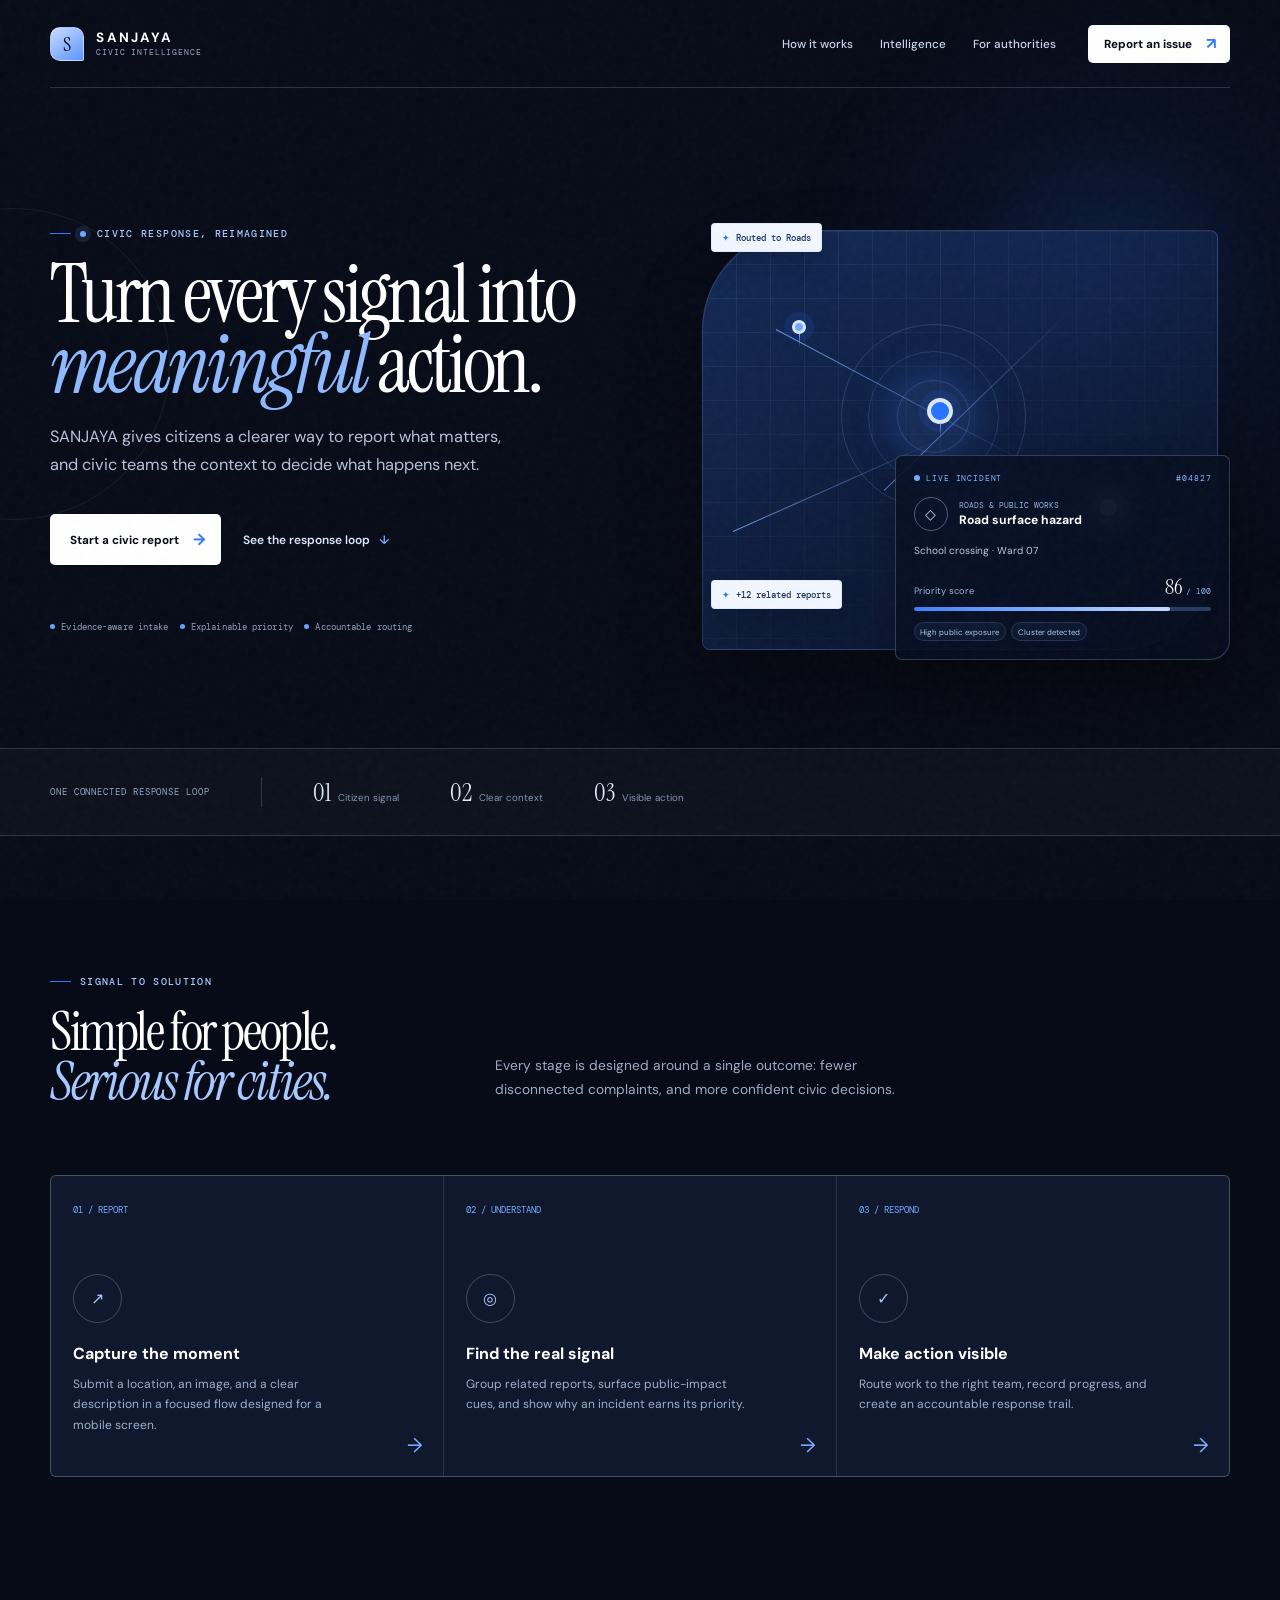
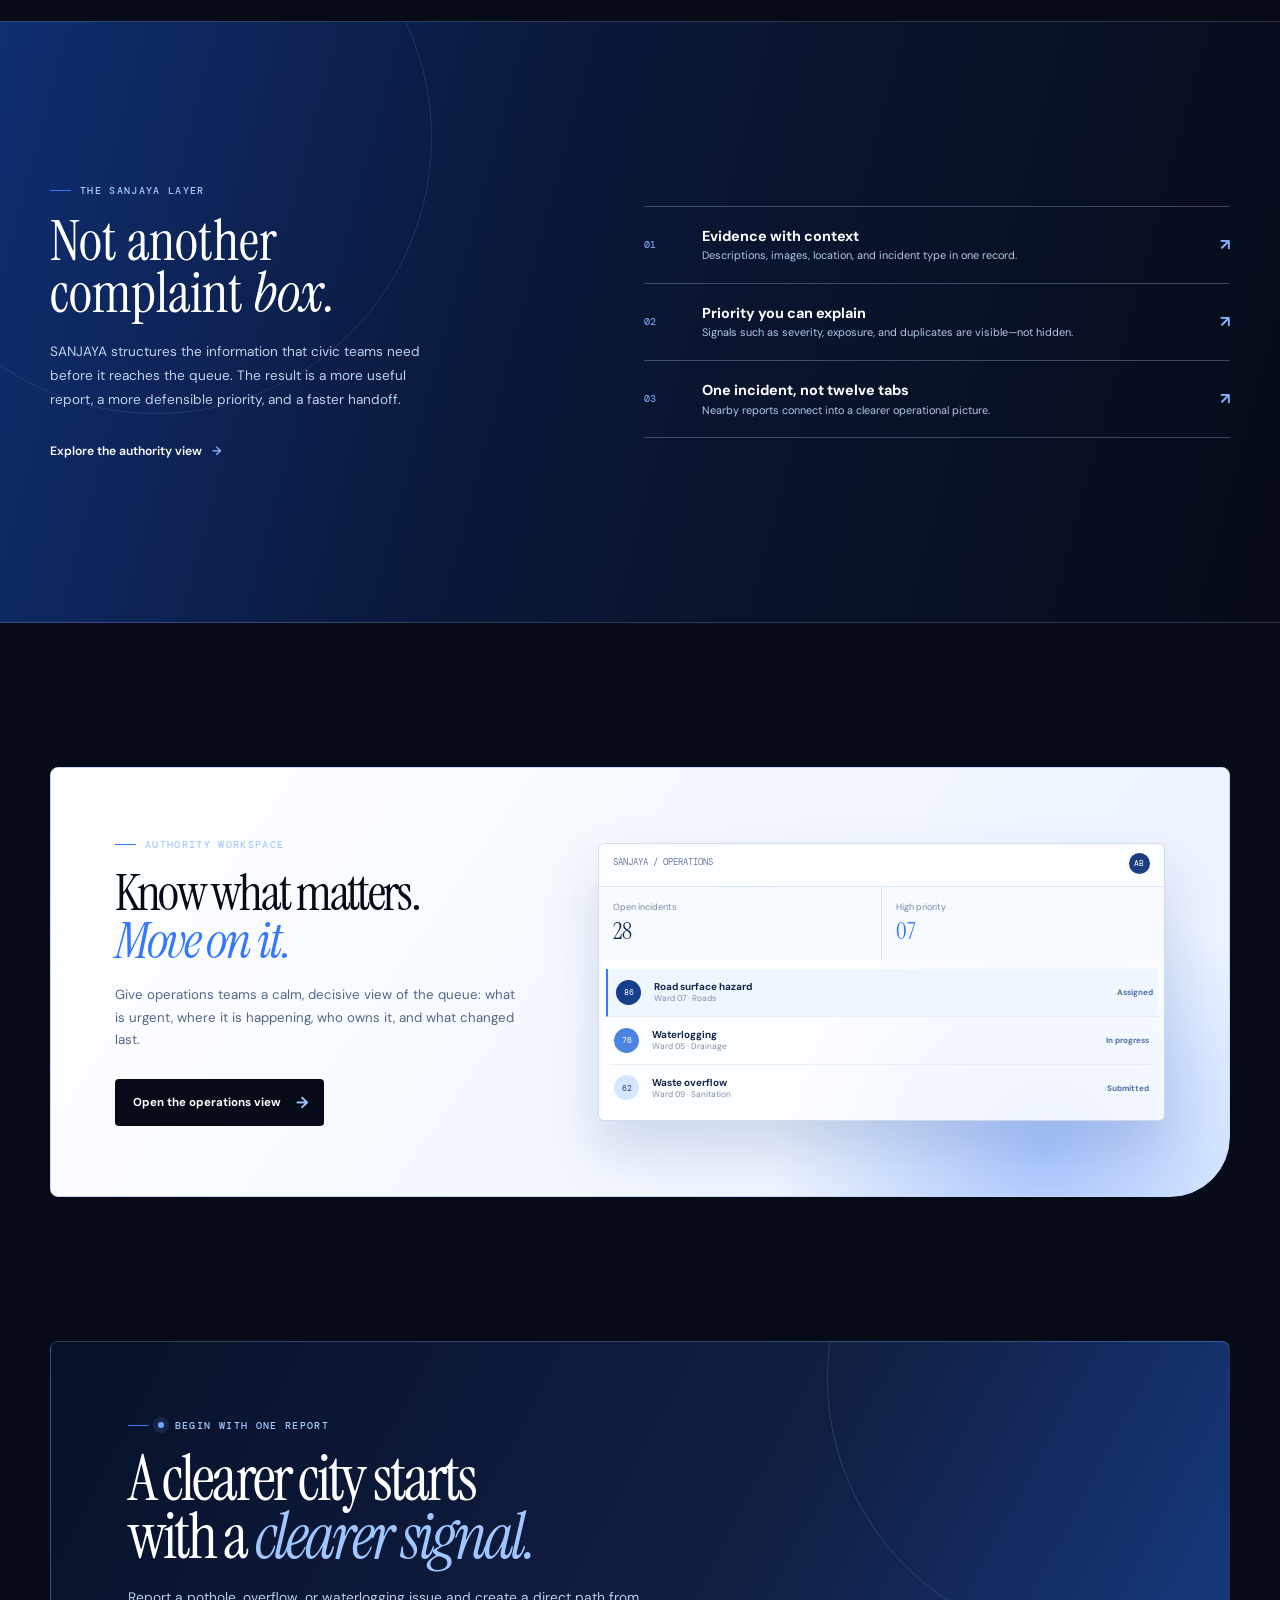
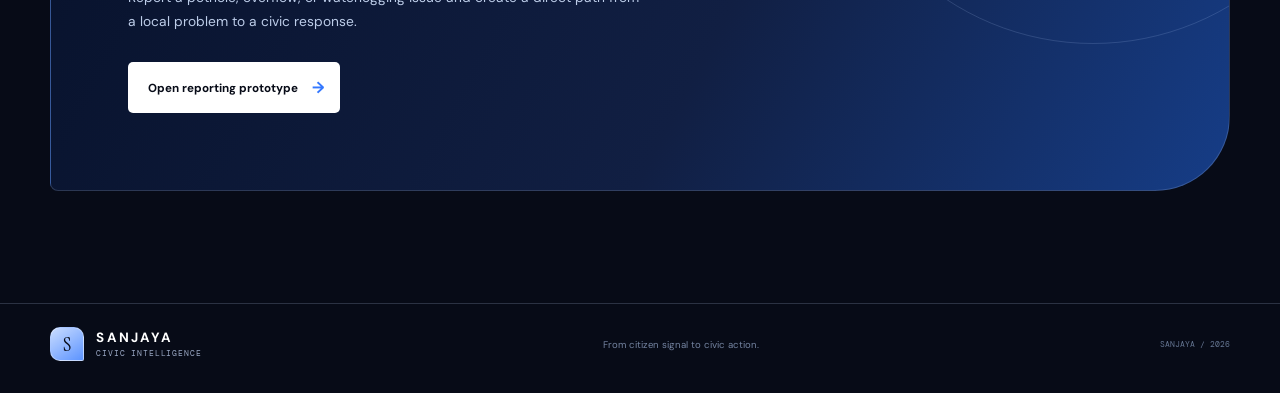
==== frontend/index.html @ f083ff2f "needs verification" ====
<!doctype html>
<html lang="en">

<head>
  <meta charset="UTF-8" />
  <meta name="viewport" content="width=device-width, initial-scale=1.0" />
  <meta name="description"
    content="SANJAYA gives civic teams a clear path from citizen signal to accountable action." />
  <meta name="theme-color" content="#070b17" />
  <title>SANJAYA — Civic Intelligence</title>
  <link rel="preconnect" href="https://fonts.googleapis.com" />
  <link rel="preconnect" href="https://fonts.gstatic.com" crossorigin />
  <link
    href="https://fonts.googleapis.com/css2?family=DM+Mono:wght@400;500&family=DM+Sans:opsz,wght@9..40,400;9..40,500;9..40,600;9..40,700&family=Instrument+Serif:ital@0;1&display=swap"
    rel="stylesheet" />
  <style>
    :root {
      --ink: #070b17;
      --ink-2: #10182d;
      --blue: #3478ff;
      --sky: #a8c9ff;
      --ice: #e9f1ff;
      --paper: #f8fbff;
      --white: #ffffff;
      --line: rgba(198, 216, 255, .19);
      --muted: #9ba9c5;
      --sans: "DM Sans", Arial, sans-serif;
      --serif: "Instrument Serif", Georgia, serif;
      --mono: "DM Mono", monospace;
      --ease: cubic-bezier(.2, .8, .2, 1);
    }

    * {
      box-sizing: border-box;
    }

    html {
      scroll-behavior: smooth;
    }

    body {
      min-width: 320px;
      margin: 0;
      overflow-x: hidden;
      color: var(--white);
      background: var(--ink);
      font-family: var(--sans);
    }

    a {
      color: inherit;
      text-decoration: none;
    }

    button,
    a {
      -webkit-tap-highlight-color: transparent;
    }

    ::selection {
      color: var(--white);
      background: var(--blue);
    }

    .noise {
      position: fixed;
      z-index: 20;
      inset: 0;
      pointer-events: none;
      opacity: .045;
      background-image: url("data:image/svg+xml,%3Csvg viewBox='0 0 180 180' xmlns='http://www.w3.org/2000/svg'%3E%3Cfilter id='n'%3E%3CfeTurbulence type='fractalNoise' baseFrequency='.75' numOctaves='3' stitchTiles='stitch'/%3E%3C/filter%3E%3Crect width='100%25' height='100%25' filter='url(%23n)' opacity='.7'/%3E%3C/svg%3E");
    }

    .shell {
      width: min(1180px, calc(100% - 7vw));
      margin: 0 auto;
    }

    .eyebrow {
      display: flex;
      align-items: center;
      gap: .55rem;
      margin: 0 0 1.15rem;
      color: var(--sky);
      font: 500 .65rem var(--mono);
      letter-spacing: .13em;
      text-transform: uppercase;
    }

    .eyebrow::before {
      width: 21px;
      height: 1px;
      background: var(--blue);
      content: "";
    }

    .dot {
      display: inline-block;
      width: 6px;
      height: 6px;
      margin-right: .15rem;
      border-radius: 50%;
      background: #73a6ff;
      box-shadow: 0 0 0 5px rgba(115, 166, 255, .12);
    }

    .site-header {
      position: relative;
      z-index: 4;
      display: flex;
      align-items: center;
      justify-content: space-between;
      min-height: 88px;
      border-bottom: 1px solid var(--line);
    }

    .brand {
      display: inline-flex;
      align-items: center;
      gap: .78rem;
    }

    .brand-mark {
      display: grid;
      width: 34px;
      height: 34px;
      place-items: center;
      border: 1px solid rgba(255, 255, 255, .35);
      border-radius: 10px 10px 2px 10px;
      color: var(--ink);
      background: linear-gradient(145deg, #c9dcff, #5d94ff);
      font: 1.28rem var(--serif);
    }

    .brand-type {
      font-size: .84rem;
      font-weight: 700;
      letter-spacing: .16em;
    }

    .brand-type small {
      display: block;
      margin-top: .12rem;
      color: var(--muted);
      font: .52rem var(--mono);
      letter-spacing: .1em;
    }

    .nav {
      display: flex;
      align-items: center;
      gap: 1.7rem;
      margin-left: auto;
      margin-right: 2rem;
    }

    .nav a {
      color: #cad4ea;
      font-size: .73rem;
      font-weight: 500;
      transition: color .2s ease;
    }

    .nav a:hover {
      color: var(--white);
    }

    .nav-cta,
    .button-primary {
      display: inline-flex;
      align-items: center;
      justify-content: center;
      gap: .9rem;
      color: var(--ink);
      border-radius: 5px;
      background: var(--white);
      font-size: .73rem;
      font-weight: 700;
      transition: transform .2s var(--ease), box-shadow .2s var(--ease), background .2s var(--ease);
    }

    .nav-cta {
      min-height: 38px;
      padding: 0 .85rem 0 1rem;
    }

    .nav-cta:hover,
    .button-primary:hover {
      transform: translateY(-2px);
      background: var(--ice);
      box-shadow: 0 15px 35px rgba(52, 120, 255, .18);
    }

    .nav-cta:active,
    .button-primary:active {
      transform: scale(.97);
    }

    .nav-cta span,
    .button-primary span {
      color: var(--blue);
      font-size: 1rem;
    }

    .mobile-nav {
      display: none;
    }

    .hero {
      position: relative;
      display: grid;
      grid-template-columns: 1fr .96fr;
      align-items: center;
      gap: clamp(2rem, 6vw, 7rem);
      min-height: 660px;
      padding: 7rem 0 5.5rem;
    }

    .hero::before {
      position: absolute;
      z-index: -1;
      top: -130px;
      right: -17vw;
      width: 680px;
      height: 680px;
      border-radius: 50%;
      background: radial-gradient(circle, rgba(41, 110, 255, .22) 0, rgba(19, 54, 128, .08) 37%, transparent 68%);
      content: "";
      filter: blur(12px);
    }

    .hero::after {
      position: absolute;
      z-index: -1;
      top: 120px;
      left: -15vw;
      width: 310px;
      height: 310px;
      border: 1px solid rgba(131, 174, 255, .1);
      border-radius: 50%;
      content: "";
    }

    .hero h1 {
      max-width: 640px;
      margin: 0 0 1.45rem;
      letter-spacing: -.045em;
      font: clamp(3.45rem, 6.4vw, 6rem)/.86 var(--serif);
    }

    .hero h1 em {
      color: #8fb9ff;
      font-style: italic;
    }

    .hero-lede {
      max-width: 475px;
      margin: 0;
      color: #b6c2da;
      font-size: 1.02rem;
      line-height: 1.7;
    }

    .hero-actions {
      display: flex;
      align-items: center;
      flex-wrap: wrap;
      gap: 1.35rem;
      margin-top: 2.25rem;
    }

    .button-primary {
      min-height: 51px;
      padding: 0 1rem 0 1.25rem;
    }

    .button-secondary {
      color: #dbe7ff;
      font-size: .75rem;
      font-weight: 600;
    }

    .button-secondary span {
      margin-left: .4rem;
      color: #77a9ff;
    }

    .status-line {
      display: flex;
      gap: .7rem;
      margin-top: 3.45rem;
      color: #91a0bc;
      font: .59rem var(--mono);
      letter-spacing: .01em;
    }

    .status-line span {
      display: flex;
      align-items: center;
      gap: .4rem;
    }

    .status-line i {
      width: 5px;
      height: 5px;
      border-radius: 50%;
      background: #65a0ff;
    }

    .signal-stage {
      position: relative;
      min-height: 460px;
      animation: rise .8s .12s both var(--ease);
    }

    .signal-stage::before {
      position: absolute;
      inset: 30px 12px 10px;
      border: 1px solid rgba(155, 190, 255, .18);
      border-radius: 100px 8px 100px 8px;
      background: linear-gradient(145deg, rgba(28, 61, 128, .62), rgba(8, 15, 34, .92));
      content: "";
      box-shadow: inset 0 1px 1px rgba(255, 255, 255, .05), 0 40px 80px rgba(0, 0, 0, .32);
    }

    .signal-stage::after {
      position: absolute;
      inset: 30px 12px 10px;
      border-radius: 100px 8px 100px 8px;
      background-image: linear-gradient(rgba(138, 180, 255, .11) 1px, transparent 1px), linear-gradient(90deg, rgba(138, 180, 255, .11) 1px, transparent 1px);
      background-size: 34px 34px;
      content: "";
      mask-image: linear-gradient(145deg, black, transparent 84%);
    }

    .pulse-ring {
      position: absolute;
      z-index: 1;
      left: 28%;
      top: 27%;
      width: 185px;
      height: 185px;
      border: 1px solid rgba(117, 167, 255, .22);
      border-radius: 50%;
      animation: breathe 4.2s ease-in-out infinite;
    }

    .pulse-ring::before,
    .pulse-ring::after {
      position: absolute;
      inset: 26px;
      border: 1px solid rgba(117, 167, 255, .2);
      border-radius: 50%;
      content: "";
    }

    .pulse-ring::after {
      inset: 55px;
      background: rgba(88, 144, 255, .12);
      box-shadow: 0 0 45px rgba(67, 126, 255, .38);
    }

    .map-route {
      position: absolute;
      z-index: 1;
      height: 1px;
      transform-origin: left center;
      background: linear-gradient(90deg, rgba(128, 173, 255, .8), rgba(128, 173, 255, 0));
    }

    .route-a {
      left: 16%;
      top: 28%;
      width: 53%;
      transform: rotate(28deg);
    }

    .route-b {
      left: 36%;
      top: 63%;
      width: 47%;
      transform: rotate(-44deg);
    }

    .route-c {
      left: 8%;
      top: 72%;
      width: 43%;
      transform: rotate(-24deg);
    }

    .pin {
      position: absolute;
      z-index: 2;
      display: grid;
      width: 26px;
      height: 26px;
      place-items: center;
      border: 4px solid #dbe8ff;
      border-radius: 50%;
      background: #2872ff;
      box-shadow: 0 0 0 8px rgba(46, 110, 255, .12);
    }

    .pin::after {
      position: absolute;
      bottom: -16px;
      width: 1px;
      height: 13px;
      background: linear-gradient(#78adff, transparent);
      content: "";
    }

    .pin-main {
      left: 44%;
      top: 43%;
      animation: bob 3.2s ease-in-out infinite;
    }

    .pin-one {
      left: 19%;
      top: 26%;
      width: 14px;
      height: 14px;
      border-width: 3px;
      background: #78a8ff;
    }

    .pin-two {
      right: 21%;
      top: 65%;
      width: 17px;
      height: 17px;
      border-width: 3px;
      background: #b3ceff;
    }

    .signal-card {
      position: absolute;
      z-index: 3;
      right: 0;
      bottom: 0;
      width: min(335px, 75%);
      padding: 1.1rem;
      border: 1px solid rgba(184, 213, 255, .23);
      border-radius: 7px 7px 20px 7px;
      background: rgba(7, 14, 32, .8);
      box-shadow: 0 22px 42px rgba(0, 0, 0, .28);
      backdrop-filter: blur(16px);
      animation: rise .8s .3s both var(--ease);
    }

    .card-kicker {
      display: flex;
      justify-content: space-between;
      color: #89b7ff;
      font: .53rem var(--mono);
      letter-spacing: .1em;
    }

    .card-kicker span:first-child::before {
      display: inline-block;
      width: 6px;
      height: 6px;
      margin-right: .42rem;
      border-radius: 50%;
      background: #77abff;
      content: "";
    }

    .card-title {
      display: flex;
      align-items: center;
      gap: .7rem;
      margin: .8rem 0;
    }

    .hazard-icon {
      display: grid;
      width: 34px;
      height: 34px;
      place-items: center;
      border: 1px solid rgba(171, 204, 255, .4);
      border-radius: 50%;
      color: #c5dcff;
      font-size: .9rem;
    }

    .card-title small {
      display: block;
      color: #8eaed9;
      font: .53rem var(--mono);
    }

    .card-title strong {
      display: block;
      margin-top: .12rem;
      font-size: .76rem;
    }

    .signal-card p {
      margin: 0;
      color: #bbcbe5;
      font-size: .63rem;
    }

    .score-meta {
      display: flex;
      align-items: baseline;
      justify-content: space-between;
      margin-top: 1rem;
      color: #9eb7da;
      font-size: .58rem;
    }

    .score-meta b {
      color: var(--white);
      font: 1.32rem var(--serif);
    }

    .score-meta b small {
      color: #8eb4ed;
      font: .52rem var(--mono);
    }

    .score-bar {
      overflow: hidden;
      height: 4px;
      margin: .4rem 0 .7rem;
      border-radius: 9px;
      background: #263b65;
    }

    .score-bar i {
      display: block;
      width: 86%;
      height: 100%;
      border-radius: inherit;
      background: linear-gradient(90deg, #3d80ff, #c3dcff);
      animation: progress 1.4s .7s both var(--ease);
    }

    .reason-list {
      display: flex;
      gap: .35rem;
    }

    .reason-list span {
      padding: .22rem .35rem;
      border: 1px solid rgba(163, 198, 255, .14);
      border-radius: 99px;
      color: #afc8ed;
      background: rgba(117, 167, 255, .06);
      font-size: .49rem;
    }

    .floating-status {
      position: absolute;
      z-index: 4;
      padding: .48rem .62rem;
      border: 1px solid rgba(197, 220, 255, .45);
      border-radius: 4px;
      color: #19325e;
      background: #f1f6ff;
      box-shadow: 0 12px 26px rgba(0, 0, 0, .19);
      font: 500 .57rem var(--mono);
    }

    .floating-status::before {
      margin-right: .34rem;
      color: #2671ff;
      content: "✦";
    }

    .status-top {
      top: 5%;
      left: 4%;
      animation: bob 3.8s .4s ease-in-out infinite;
    }

    .status-bottom {
      left: 4%;
      bottom: 11%;
      animation: bob 3.8s 1.1s ease-in-out infinite;
    }

    .ticker {
      border-top: 1px solid var(--line);
      border-bottom: 1px solid var(--line);
      background: rgba(255, 255, 255, .025);
    }

    .ticker-inner {
      display: flex;
      align-items: center;
      min-height: 86px;
      gap: clamp(1rem, 4vw, 4.5rem);
    }

    .ticker-label {
      color: #91a8cc;
      font: .57rem var(--mono);
      letter-spacing: .1em;
      text-transform: uppercase;
    }

    .ticker-value {
      display: flex;
      align-items: baseline;
      gap: .43rem;
    }

    .ticker-value strong {
      color: #dceaff;
      font: 1.55rem var(--serif);
    }

    .ticker-value span {
      color: #8295b8;
      font-size: .61rem;
    }

    .ticker-separator {
      width: 1px;
      height: 30px;
      background: var(--line);
    }

    .section-head {
      display: grid;
      grid-template-columns: .72fr 1.28fr;
      gap: 2rem;
      padding: 8.7rem 0 4.2rem;
    }

    .section-head h2 {
      max-width: 700px;
      margin: 0;
      letter-spacing: -.045em;
      font: clamp(2.45rem, 4.2vw, 4.5rem)/.94 var(--serif);
    }

    .section-head h2 em {
      color: var(--sky);
    }

    .section-note {
      align-self: end;
      max-width: 420px;
      margin: 0 0 .4rem;
      color: #9dacC6;
      font-size: .86rem;
      line-height: 1.7;
    }

    .flow-grid {
      display: grid;
      grid-template-columns: repeat(3, 1fr);
      gap: 1px;
      overflow: hidden;
      border: 1px solid var(--line);
      border-radius: 6px;
      background: var(--line);
    }

    .flow-card {
      position: relative;
      min-height: 300px;
      padding: 1.35rem;
      background: var(--ink-2);
      transition: background .25s var(--ease), transform .25s var(--ease);
    }

    .flow-card:hover {
      z-index: 1;
      background: #152344;
      transform: translateY(-5px);
    }

    .flow-index {
      color: #79abff;
      font: .59rem var(--mono);
    }

    .flow-orbit {
      display: grid;
      width: 49px;
      height: 49px;
      place-items: center;
      margin: 3.5rem 0 1.2rem;
      border: 1px solid rgba(158, 195, 255, .3);
      border-radius: 50%;
      color: var(--sky);
      font: 1rem var(--serif);
    }

    .flow-card h3 {
      margin: 0 0 .65rem;
      font-size: 1rem;
    }

    .flow-card p {
      max-width: 290px;
      margin: 0;
      color: #9dafcb;
      font-size: .75rem;
      line-height: 1.7;
    }

    .flow-arrow {
      position: absolute;
      right: 1.25rem;
      bottom: 1.1rem;
      color: #7eacff;
      font-size: 1.25rem;
    }

    .intelligence {
      position: relative;
      margin-top: 9rem;
      overflow: hidden;
      border-top: 1px solid var(--line);
      border-bottom: 1px solid var(--line);
      background: linear-gradient(105deg, #0f2e70 0, #0a1838 42%, #070b17 100%);
    }

    .intelligence::before {
      position: absolute;
      top: -160px;
      left: -120px;
      width: 550px;
      height: 550px;
      border: 1px solid rgba(177, 208, 255, .12);
      border-radius: 50%;
      content: "";
    }

    .intelligence-inner {
      position: relative;
      display: grid;
      grid-template-columns: .9fr 1.1fr;
      align-items: center;
      gap: clamp(2.5rem, 9vw, 10rem);
      min-height: 600px;
    }

    .intelligence h2 {
      margin: 0;
      font: clamp(2.7rem, 4.4vw, 4.7rem)/.91 var(--serif);
    }

    .intelligence-copy>p:not(.eyebrow) {
      max-width: 390px;
      margin: 1.4rem 0 1.7rem;
      color: #c0d1ed;
      font-size: .85rem;
      line-height: 1.75;
    }

    .inline-link {
      color: var(--white);
      font-size: .76rem;
      font-weight: 600;
    }

    .inline-link span {
      margin-left: .45rem;
      color: #8db9ff;
    }

    .insight-stack {
      border-top: 1px solid rgba(202, 224, 255, .27);
    }

    .insight-row {
      display: grid;
      grid-template-columns: 42px 1fr auto;
      align-items: center;
      gap: 1rem;
      padding: 1.28rem 0;
      border-bottom: 1px solid rgba(202, 224, 255, .27);
    }

    .insight-row>span {
      color: #8db9ff;
      font: .62rem var(--mono);
    }

    .insight-row h3 {
      margin: 0 0 .2rem;
      font-size: .9rem;
    }

    .insight-row p {
      margin: 0;
      color: #b3c8e8;
      font-size: .68rem;
    }

    .insight-row b {
      color: #83b2ff;
      font-size: 1rem;
    }

    .command {
      padding: 9rem 0;
    }

    .command-card {
      position: relative;
      display: grid;
      grid-template-columns: .85fr 1.15fr;
      align-items: center;
      gap: 4rem;
      overflow: hidden;
      min-height: 430px;
      padding: clamp(1.6rem, 5vw, 5rem);
      border: 1px solid #c4d8fb;
      border-radius: 8px 8px 60px 8px;
      color: var(--ink);
      background: linear-gradient(125deg, #ffffff, #e8f1ff);
    }

    .command-card::before {
      position: absolute;
      right: -100px;
      bottom: -240px;
      width: 570px;
      height: 570px;
      border-radius: 50%;
      background: radial-gradient(circle, rgba(52, 120, 255, .34), rgba(52, 120, 255, 0) 67%);
      content: "";
    }

    .command-copy,
    .dashboard {
      position: relative;
      z-index: 1;
    }

    .command h2 {
      margin: 0;
      letter-spacing: -.045em;
      font: clamp(2.5rem, 4vw, 4.3rem)/.92 var(--serif);
    }

    .command h2 em {
      color: #3478ff;
    }

    .command-copy>p:not(.eyebrow) {
      max-width: 400px;
      margin: 1.25rem 0 1.65rem;
      color: #536885;
      font-size: .83rem;
      line-height: 1.72;
    }

    .button-dark {
      display: inline-flex;
      align-items: center;
      gap: .9rem;
      min-height: 47px;
      padding: 0 1rem 0 1.15rem;
      border-radius: 4px;
      color: var(--white);
      background: var(--ink);
      font-size: .72rem;
      font-weight: 700;
      transition: transform .2s var(--ease), background .2s var(--ease);
    }

    .button-dark:hover {
      background: #173e92;
      transform: translateY(-2px);
    }

    .button-dark span {
      color: #9dc3ff;
      font-size: 1rem;
    }

    .dashboard {
      overflow: hidden;
      border: 1px solid rgba(80, 119, 174, .24);
      border-radius: 6px;
      background: rgba(255, 255, 255, .78);
      box-shadow: 0 28px 55px rgba(22, 62, 125, .17);
    }

    .dash-top {
      display: flex;
      justify-content: space-between;
      padding: .75rem .9rem;
      border-bottom: 1px solid #dbe7fa;
      color: #667b9d;
      font: .56rem var(--mono);
    }

    .dash-user {
      display: grid;
      width: 21px;
      height: 21px;
      place-items: center;
      margin-top: -.16rem;
      border-radius: 50%;
      color: white;
      background: #1c3d7f;
      font-size: .48rem;
    }

    .dash-metrics {
      display: grid;
      grid-template-columns: 1fr 1fr;
      gap: 1px;
      background: #d8e5f9;
    }

    .dash-metrics div {
      padding: .9rem;
      background: rgba(255, 255, 255, .8);
    }

    .dash-metrics small,
    .dash-metrics b {
      display: block;
    }

    .dash-metrics small {
      color: #7689a5;
      font-size: .56rem;
    }

    .dash-metrics b {
      margin-top: .16rem;
      color: #102750;
      font: 1.45rem var(--serif);
    }

    .dash-metrics div:last-child b {
      color: #2873ff;
    }

    .dash-list {
      padding: .55rem .7rem;
    }

    .dash-item {
      display: grid;
      grid-template-columns: 29px 1fr auto;
      align-items: center;
      gap: .55rem;
      padding: .68rem .25rem;
      border-bottom: 1px solid #e8eff9;
    }

    .dash-item:last-child {
      border: 0;
    }

    .dash-item.active {
      margin: 0 -.25rem;
      padding-left: .5rem;
      border-left: 2px solid #3478ff;
      background: #f0f6ff;
    }

    .badge {
      display: grid;
      width: 25px;
      height: 25px;
      place-items: center;
      border-radius: 50%;
      color: white;
      background: #173e88;
      font: .5rem var(--mono);
    }

    .badge.medium {
      background: #4d84e4;
    }

    .badge.low {
      color: #224371;
      background: #d5e6ff;
    }

    .dash-item strong,
    .dash-item small {
      display: block;
    }

    .dash-item strong {
      color: #142745;
      font-size: .62rem;
    }

    .dash-item small {
      color: #7c8da8;
      font-size: .52rem;
    }

    .dash-item b {
      color: #4c72a7;
      font-size: .5rem;
    }

    .final-cta {
      padding: 0 0 7rem;
    }

    .final-panel {
      position: relative;
      overflow: hidden;
      padding: clamp(2rem, 6vw, 5rem);
      border: 1px solid var(--line);
      border-radius: 8px 8px 75px 8px;
      background: linear-gradient(118deg, #07112a, #111f43 58%, #163d87);
    }

    .final-panel::after {
      position: absolute;
      top: -230px;
      right: -130px;
      width: 530px;
      height: 530px;
      border: 1px solid rgba(183, 213, 255, .16);
      border-radius: 50%;
      content: "";
    }

    .final-panel>* {
      position: relative;
      z-index: 1;
    }

    .final-panel h2 {
      max-width: 760px;
      margin: 0;
      letter-spacing: -.045em;
      font: clamp(2.7rem, 5vw, 5rem)/.9 var(--serif);
    }

    .final-panel h2 em {
      color: #9fc6ff;
    }

    .final-panel>p:not(.eyebrow) {
      max-width: 520px;
      margin: 1.25rem 0 1.8rem;
      color: #bdcde9;
      font-size: .86rem;
      line-height: 1.75;
    }

    .site-footer {
      padding: 1.45rem 0 2rem;
      border-top: 1px solid var(--line);
    }

    .footer-inner {
      display: flex;
      align-items: center;
      justify-content: space-between;
      gap: 1rem;
    }

    .footer-note {
      margin: 0;
      color: #7585a2;
      font-size: .6rem;
    }

    .footer-meta {
      color: #657692;
      font: .53rem var(--mono);
    }

    @keyframes rise {
      from {
        opacity: 0;
        transform: translateY(18px);
      }

      to {
        opacity: 1;
        transform: translateY(0);
      }
    }

    @keyframes breathe {
      50% {
        transform: scale(1.08);
        opacity: .68;
      }
    }

    @keyframes bob {
      50% {
        transform: translateY(-8px);
      }
    }

    @keyframes progress {
      from {
        width: 0;
      }

      to {
        width: 86%;
      }
    }

    @media (max-width: 850px) {
      .nav {
        display: none;
      }

      .nav-cta {
        margin-left: auto;
      }

      .hero,
      .intelligence-inner,
      .command-card {
        grid-template-columns: 1fr;
      }

      .hero {
        min-height: 0;
        padding: 5rem 0 4rem;
      }

      .signal-stage {
        width: min(100%, 620px);
        min-height: 415px;
      }

      .section-head {
        grid-template-columns: 1fr;
        gap: 1.35rem;
      }

      .section-note {
        align-self: auto;
      }

      .command-card {
        gap: 3rem;
      }

      .intelligence-inner {
        gap: 3rem;
        padding: 5.8rem 0;
      }

      .ticker-inner {
        flex-wrap: wrap;
        padding: 1.1rem 0;
      }

      .ticker-separator {
        display: none;
      }

      .ticker-value {
        margin-right: 1.4rem;
      }
    }

    @media (max-width: 600px) {
      .shell {
        width: min(100% - 2.4rem, 1180px);
      }

      .site-header {
        min-height: 74px;
      }

      .brand-mark {
        width: 31px;
        height: 31px;
      }

      .brand-type {
        font-size: .76rem;
      }

      .nav-cta {
        min-height: 35px;
        padding: 0 .62rem 0 .78rem;
        font-size: .65rem;
      }

      .hero {
        padding-top: 4rem;
      }

      .hero h1 {
        font-size: clamp(3.3rem, 16vw, 4.6rem);
      }

      .hero-lede {
        font-size: .9rem;
      }

      .status-line {
        flex-wrap: wrap;
        margin-top: 2.4rem;
      }

      .signal-stage {
        min-height: 345px;
      }

      .signal-stage::before,
      .signal-stage::after {
        inset: 13px 0 0;
      }

      .pulse-ring {
        top: 26%;
        left: 24%;
        width: 145px;
        height: 145px;
      }

      .signal-card {
        right: 0;
        bottom: -10px;
        width: 83%;
      }

      .floating-status {
        display: none;
      }

      .pin-main {
        left: 42%;
      }

      .ticker-inner {
        gap: .85rem 1.15rem;
      }

      .ticker-label {
        width: 100%;
      }

      .section-head {
        padding: 5.8rem 0 2.7rem;
      }

      .section-head h2 {
        font-size: clamp(2.65rem, 12vw, 3.7rem);
      }

      .flow-grid {
        grid-template-columns: 1fr;
      }

      .flow-card {
        min-height: 220px;
      }

      .flow-orbit {
        margin: 1.75rem 0 1rem;
      }

      .intelligence {
        margin-top: 5.8rem;
      }

      .intelligence h2 {
        font-size: clamp(2.8rem, 13vw, 4rem);
      }

      .command {
        padding: 5.8rem 0;
      }

      .command-card {
        min-height: 0;
        padding: 1.5rem;
        border-radius: 6px 6px 42px 6px;
      }

      .command h2 {
        font-size: clamp(2.7rem, 12vw, 3.7rem);
      }

      .final-panel {
        padding: 2rem 1.5rem;
        border-radius: 6px 6px 45px 6px;
      }

      .final-panel h2 {
        font-size: clamp(2.8rem, 13vw, 4rem);
      }

      .footer-inner {
        align-items: flex-start;
        flex-direction: column;
      }

      .footer-note {
        margin-top: .2rem;
      }
    }

    @media (prefers-reduced-motion: reduce) {

      *,
      *::before,
      *::after {
        scroll-behavior: auto !important;
        animation: none !important;
        transition-duration: .01ms !important;
      }
    }
  </style>
</head>

<body>
  <div class="noise" aria-hidden="true"></div>
  <div class="shell">
    <header class="site-header">
      <a class="brand" href="#top" aria-label="SANJAYA home"><span class="brand-mark">S</span><span
          class="brand-type">SANJAYA<small>CIVIC INTELLIGENCE</small></span></a>
      <nav class="nav" aria-label="Main navigation"><a href="#workflow">How it works</a><a
          href="#intelligence">Intelligence</a><a href="#authority">For authorities</a></nav>
      <a class="nav-cta" href="complaint.html">Report an issue <span>↗</span></a>
    </header>

    <main id="top">
      <section class="hero">
        <div>
          <p class="eyebrow"><span class="dot"></span> Civic response, reimagined</p>
          <h1>Turn every signal into <em>meaningful</em> action.</h1>
          <p class="hero-lede">SANJAYA gives citizens a clearer way to report what matters, and civic teams the context
            to decide what happens next.</p>
          <div class="hero-actions"><a class="button-primary" href="complaint.html">Start a civic report <span>→</span></a><a
              class="button-secondary" href="#workflow">See the response loop <span>↓</span></a></div>
          <div class="status-line"><span><i></i> Evidence-aware intake</span><span><i></i> Explainable
              priority</span><span><i></i> Accountable routing</span></div>
        </div>

        <div class="signal-stage" aria-label="Illustration of an incident being prioritised and routed">
          <div class="pulse-ring"></div>
          <div class="map-route route-a"></div>
          <div class="map-route route-b"></div>
          <div class="map-route route-c"></div>
          <span class="pin pin-one"></span><span class="pin pin-main"></span><span class="pin pin-two"></span>
          <span class="floating-status status-top">Routed to Roads</span><span class="floating-status status-bottom">+12
            related reports</span>
          <article class="signal-card">
            <div class="card-kicker"><span>LIVE INCIDENT</span><span>#04827</span></div>
            <div class="card-title"><span class="hazard-icon">◇</span>
              <div><small>ROADS &amp; PUBLIC WORKS</small><strong>Road surface hazard</strong></div>
            </div>
            <p>School crossing · Ward 07</p>
            <div class="score-meta"><span>Priority score</span><b>86 <small>/ 100</small></b></div>
            <div class="score-bar"><i></i></div>
            <div class="reason-list"><span>High public exposure</span><span>Cluster detected</span></div>
          </article>
        </div>
      </section>
    </main>
  </div>

  <section class="ticker">
    <div class="shell ticker-inner"><span class="ticker-label">One connected response loop</span>
      <div class="ticker-separator"></div>
      <div class="ticker-value"><strong>01</strong><span>Citizen signal</span></div>
      <div class="ticker-value"><strong>02</strong><span>Clear context</span></div>
      <div class="ticker-value"><strong>03</strong><span>Visible action</span></div>
    </div>
  </section>

  <section class="shell" id="workflow">
    <div class="section-head">
      <div>
        <p class="eyebrow">Signal to solution</p>
        <h2>Simple for people.<br /><em>Serious for cities.</em></h2>
      </div>
      <p class="section-note">Every stage is designed around a single outcome: fewer disconnected complaints, and more
        confident civic decisions.</p>
    </div>
    <div class="flow-grid">
      <article class="flow-card"><span class="flow-index">01 / REPORT</span>
        <div class="flow-orbit">↗</div>
        <h3>Capture the moment</h3>
        <p>Submit a location, an image, and a clear description in a focused flow designed for a mobile screen.</p><span
          class="flow-arrow">→</span>
      </article>
      <article class="flow-card"><span class="flow-index">02 / UNDERSTAND</span>
        <div class="flow-orbit">◎</div>
        <h3>Find the real signal</h3>
        <p>Group related reports, surface public-impact cues, and show why an incident earns its priority.</p><span
          class="flow-arrow">→</span>
      </article>
      <article class="flow-card"><span class="flow-index">03 / RESPOND</span>
        <div class="flow-orbit">✓</div>
        <h3>Make action visible</h3>
        <p>Route work to the right team, record progress, and create an accountable response trail.</p><span
          class="flow-arrow">→</span>
      </article>
    </div>
  </section>

  <section class="intelligence" id="intelligence">
    <div class="shell intelligence-inner">
      <div class="intelligence-copy">
        <p class="eyebrow">The SANJAYA layer</p>
        <h2>Not another<br />complaint <em>box.</em></h2>
        <p>SANJAYA structures the information that civic teams need before it reaches the queue. The result is a more
          useful report, a more defensible priority, and a faster handoff.</p><a class="inline-link"
          href="dashboard.html">Explore the authority view <span>→</span></a>
      </div>
      <div class="insight-stack">
        <article class="insight-row"><span>01</span>
          <div>
            <h3>Evidence with context</h3>
            <p>Descriptions, images, location, and incident type in one record.</p>
          </div><b>↗</b>
        </article>
        <article class="insight-row"><span>02</span>
          <div>
            <h3>Priority you can explain</h3>
            <p>Signals such as severity, exposure, and duplicates are visible—not hidden.</p>
          </div><b>↗</b>
        </article>
        <article class="insight-row"><span>03</span>
          <div>
            <h3>One incident, not twelve tabs</h3>
            <p>Nearby reports connect into a clearer operational picture.</p>
          </div><b>↗</b>
        </article>
      </div>
    </div>
  </section>

  <section class="shell command" id="authority">
    <div class="command-card">
      <div class="command-copy">
        <p class="eyebrow">Authority workspace</p>
        <h2>Know what matters.<br /><em>Move on it.</em></h2>
        <p>Give operations teams a calm, decisive view of the queue: what is urgent, where it is happening, who owns it,
          and what changed last.</p><a class="button-dark" href="dashboard.html">Open the operations view <span>→</span></a>
      </div>
      <div class="dashboard" aria-label="Example civic operations dashboard">
        <div class="dash-top"><span>SANJAYA / OPERATIONS</span><span class="dash-user">AB</span></div>
        <div class="dash-metrics">
          <div><small>Open incidents</small><b>28</b></div>
          <div><small>High priority</small><b>07</b></div>
        </div>
        <div class="dash-list">
          <div class="dash-item active"><span class="badge">86</span>
            <div><strong>Road surface hazard</strong><small>Ward 07 · Roads</small></div><b>Assigned</b>
          </div>
          <div class="dash-item"><span class="badge medium">76</span>
            <div><strong>Waterlogging</strong><small>Ward 05 · Drainage</small></div><b>In progress</b>
          </div>
          <div class="dash-item"><span class="badge low">62</span>
            <div><strong>Waste overflow</strong><small>Ward 09 · Sanitation</small></div><b>Submitted</b>
          </div>
        </div>
      </div>
    </div>
  </section>

  <section class="shell final-cta" id="report">
    <div class="final-panel">
      <p class="eyebrow"><span class="dot"></span> Begin with one report</p>
      <h2>A clearer city starts<br />with a <em>clearer signal.</em></h2>
      <p>Report a pothole, overflow, or waterlogging issue and create a direct path from a local problem to a civic
        response.</p><a class="button-primary" href="index.html">Open reporting prototype <span>→</span></a>
    </div>
  </section>

  <footer class="site-footer">
    <div class="shell footer-inner"><a class="brand" href="#top"><span class="brand-mark">S</span><span
          class="brand-type">SANJAYA<small>CIVIC INTELLIGENCE</small></span></a>
      <p class="footer-note">From citizen signal to civic action.</p><span class="footer-meta">SANJAYA / 2026</span>
    </div>
  </footer>
</body>

</html>
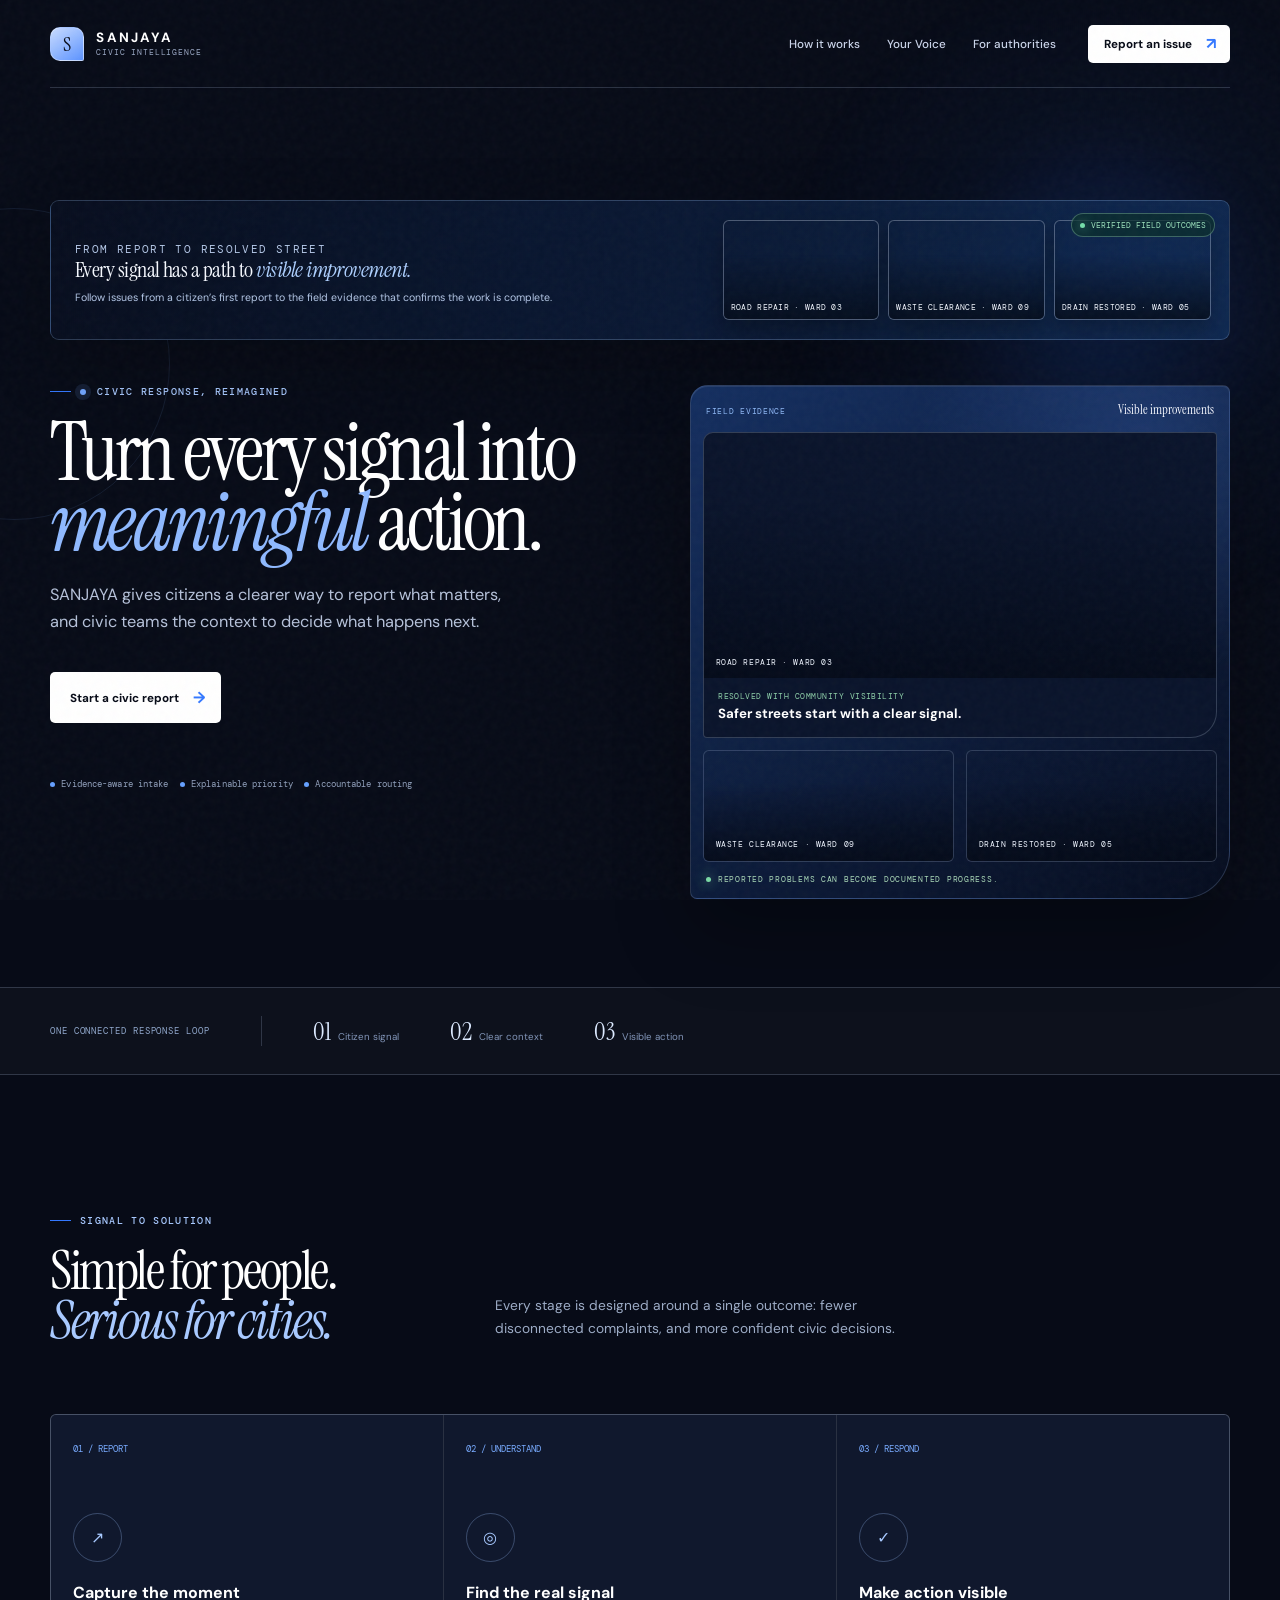
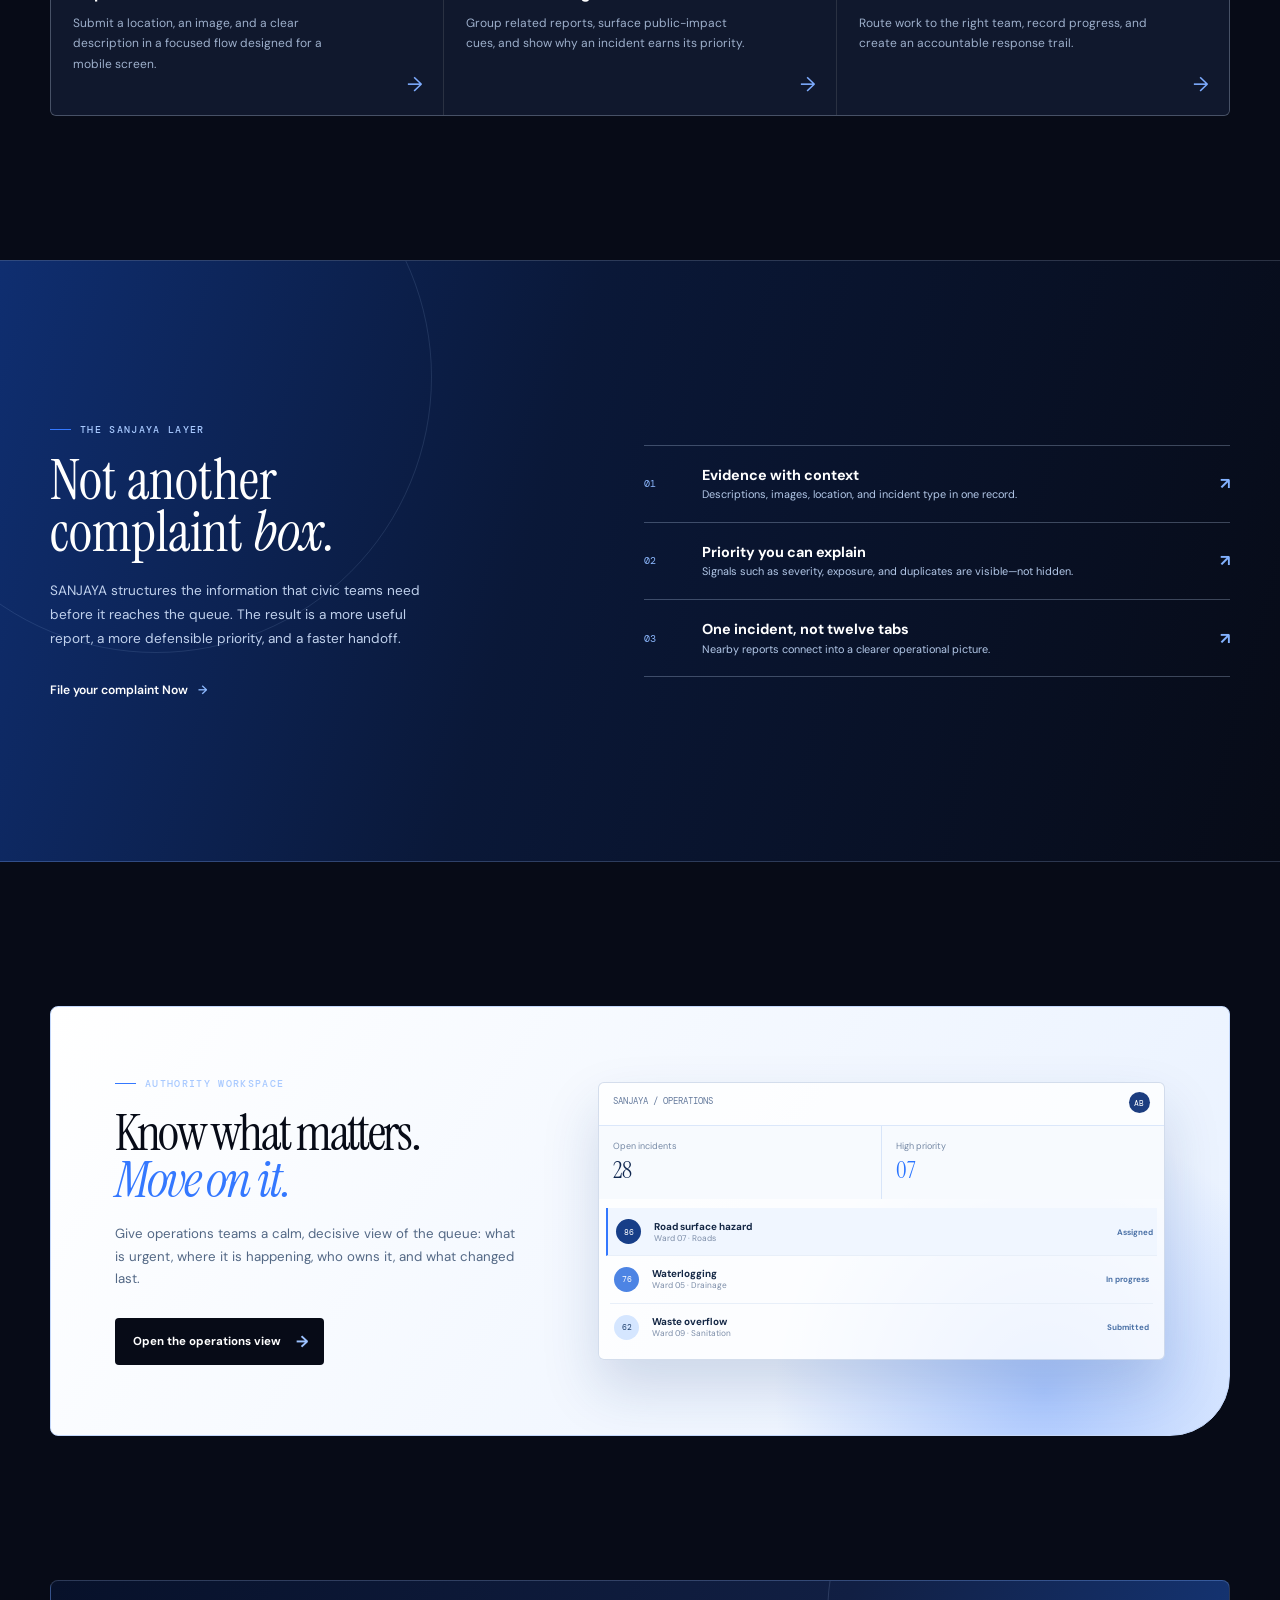
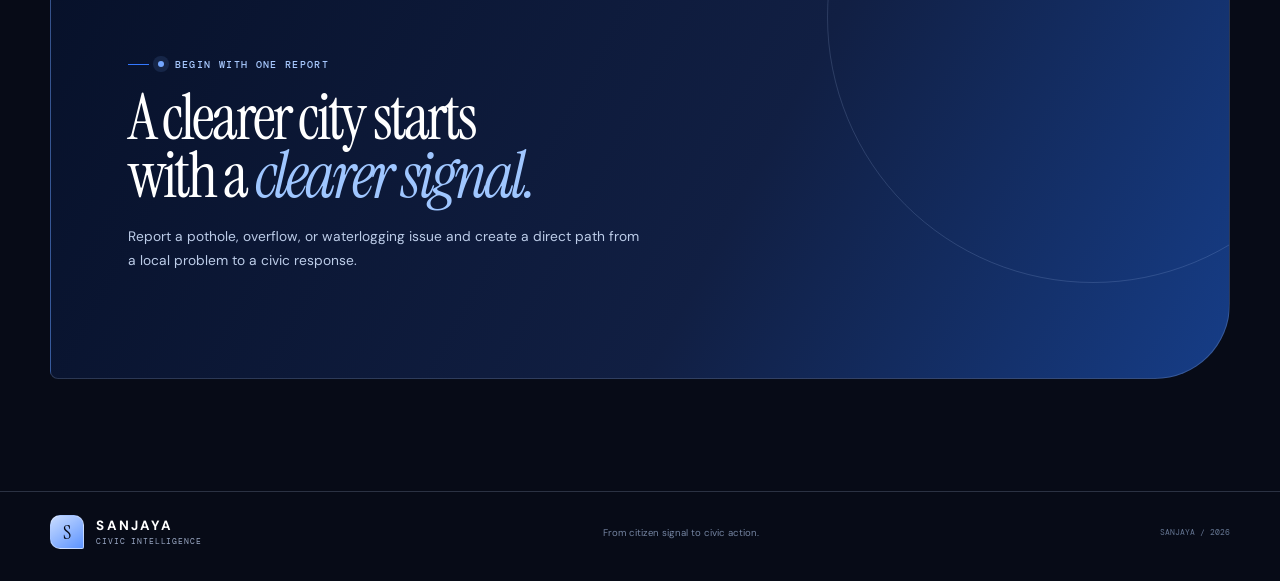
==== commit e54ce3b0: "improved 40%" ====
--- a/frontend/index.html
+++ b/frontend/index.html
@@ -1318,6 +1318,401 @@
         transition-duration: .01ms !important;
       }
     }
+
+
+    /* SANJAYA civic-confidence enhancement: opening section only. Existing routes are unchanged. */
+    .hero.hero-enhanced {
+      grid-template-rows: auto auto;
+      align-items: start;
+      gap: 2.8rem clamp(2rem, 6vw, 7rem);
+    }
+
+    .hero-proof {
+      position: relative;
+      grid-column: 1 / -1;
+      display: grid;
+      grid-template-columns: 1.12fr .88fr;
+      align-items: center;
+      gap: 2rem;
+      overflow: hidden;
+      min-height: 137px;
+      padding: 1rem 1.15rem;
+      border: 1px solid rgba(190, 217, 255, .2);
+      border-radius: 9px;
+      background: linear-gradient(105deg, rgba(8, 18, 40, .96), rgba(19, 53, 104, .72));
+      box-shadow: 0 26px 70px rgba(0, 0, 0, .2);
+    }
+
+    .hero-proof::before {
+      position: absolute;
+      z-index: 0;
+      inset: 0;
+      background-image: linear-gradient(90deg, rgba(7, 11, 23, .97) 0%, rgba(7, 16, 37, .82) 42%, rgba(7, 16, 37, .2) 100%), url("https://files.manuscdn.com/user_upload_by_module/session_file/310519663882698401/cwjXIJtqnOhHCFHx.jpg");
+      background-position: center;
+      background-size: cover;
+      content: "";
+      opacity: .58;
+    }
+
+    .hero-proof-copy,
+    .proof-gallery {
+      position: relative;
+      z-index: 1;
+    }
+
+    .hero-proof-copy {
+      padding: .7rem 0 .7rem .35rem;
+    }
+
+    .hero-proof-kicker {
+      margin: 0 0 .5rem;
+      color: #91bdff;
+      font: .54rem var(--mono);
+      letter-spacing: .13em;
+      text-transform: uppercase;
+    }
+
+    .hero-proof h2 {
+      max-width: 530px;
+      margin: 0;
+      color: #f6f9ff;
+      letter-spacing: -.025em;
+      font: 1.35rem/1.05 var(--serif);
+    }
+
+    .hero-proof h2 em {
+      color: #aed0ff;
+    }
+
+    .hero-proof-copy p {
+      max-width: 540px;
+      margin: .55rem 0 0;
+      color: #b4c7e7;
+      font-size: .66rem;
+      line-height: 1.55;
+    }
+
+    .proof-gallery {
+      display: grid;
+      grid-template-columns: repeat(3, 1fr);
+      gap: .55rem;
+      align-self: stretch;
+      padding: .2rem 0;
+    }
+
+    .proof-photo {
+      position: relative;
+      min-height: 100px;
+      overflow: hidden;
+      border: 1px solid rgba(228, 239, 255, .3);
+      border-radius: 6px;
+      background-position: center;
+      background-size: cover;
+      box-shadow: 0 12px 24px rgba(0, 0, 0, .28);
+    }
+
+    .proof-photo::after {
+      position: absolute;
+      inset: 0;
+      background: linear-gradient(0deg, rgba(5, 13, 27, .87), transparent 65%);
+      content: "";
+    }
+
+    .proof-photo span {
+      position: absolute;
+      z-index: 1;
+      right: .45rem;
+      bottom: .45rem;
+      left: .45rem;
+      color: #f2f7ff;
+      font: .47rem var(--mono);
+      letter-spacing: .04em;
+      text-transform: uppercase;
+    }
+
+    .proof-photo.one {
+      background-image: url("https://files.manuscdn.com/user_upload_by_module/session_file/310519663882698401/cwjXIJtqnOhHCFHx.jpg");
+    }
+
+    .proof-photo.two {
+      background-image: url("https://files.manuscdn.com/user_upload_by_module/session_file/310519663882698401/kcvSMLDjSNrapNqP.jpg");
+    }
+
+    .proof-photo.three {
+      background-image: url("https://files.manuscdn.com/user_upload_by_module/session_file/310519663882698401/pxfmjMbUWrHvPdmE.jpg");
+    }
+
+    .proof-badge {
+      position: absolute;
+      z-index: 2;
+      top: .75rem;
+      right: .9rem;
+      display: inline-flex;
+      align-items: center;
+      gap: .35rem;
+      padding: .38rem .5rem;
+      border: 1px solid rgba(160, 221, 192, .33);
+      border-radius: 99px;
+      color: #9de2bd;
+      background: rgba(10, 46, 42, .7);
+      font: .49rem var(--mono);
+      text-transform: uppercase;
+    }
+
+    .proof-badge::before {
+      width: 5px;
+      height: 5px;
+      border-radius: 50%;
+      background: #75dda9;
+      box-shadow: 0 0 12px #75dda9;
+      content: "";
+    }
+
+    @media (max-width: 850px) {
+      .hero.hero-enhanced {
+        gap: 2.2rem;
+      }
+
+      .hero-proof {
+        grid-template-columns: 1fr;
+        gap: 1rem;
+        padding: 1.2rem;
+      }
+
+      .proof-gallery {
+        max-width: 560px;
+      }
+    }
+
+    @media (max-width: 600px) {
+      .hero-proof {
+        min-height: 0;
+        padding: 1rem;
+      }
+
+      .hero-proof h2 {
+        font-size: 1.2rem;
+      }
+
+      .proof-gallery {
+        gap: .4rem;
+      }
+
+      .proof-photo {
+        min-height: 82px;
+      }
+
+      .proof-photo span {
+        font-size: .43rem;
+      }
+
+      .proof-badge {
+        position: relative;
+        top: auto;
+        right: auto;
+        margin-bottom: .45rem;
+      }
+    }
+
+    .impact-panel {
+      position: relative;
+      display: grid;
+      gap: .75rem;
+      align-self: center;
+      min-height: 460px;
+      padding: .75rem;
+      overflow: hidden;
+      border: 1px solid rgba(168, 201, 255, .2);
+      border-radius: 18px 7px 48px 7px;
+      background: linear-gradient(145deg, rgba(24, 54, 111, .84), rgba(6, 13, 30, .96));
+      box-shadow: inset 0 1px rgba(255, 255, 255, .08), 0 35px 75px rgba(0, 0, 0, .28);
+      animation: rise .8s .12s both var(--ease);
+    }
+
+    .impact-panel::after {
+      position: absolute;
+      inset: 0;
+      z-index: 0;
+      background: radial-gradient(circle at 85% 12%, rgba(85, 143, 255, .2), transparent 36%);
+      content: "";
+      pointer-events: none;
+    }
+
+    .impact-panel-head,
+    .impact-feature,
+    .impact-row,
+    .impact-panel-foot {
+      position: relative;
+      z-index: 1;
+    }
+
+    .impact-panel-head {
+      display: flex;
+      align-items: baseline;
+      justify-content: space-between;
+      padding: .2rem .2rem .1rem;
+    }
+
+    .impact-panel-head span,
+    .impact-feature-copy small,
+    .impact-panel-foot {
+      color: #8eb8f5;
+      font: .5rem var(--mono);
+      letter-spacing: .09em;
+      text-transform: uppercase;
+    }
+
+    .impact-panel-head strong {
+      color: #f5f8ff;
+      font: .82rem var(--serif);
+    }
+
+    .impact-feature {
+      display: grid;
+      grid-template-rows: minmax(245px, 1fr) auto;
+      overflow: hidden;
+      border: 1px solid rgba(210, 228, 255, .2);
+      border-radius: 10px 4px 26px 4px;
+      background: #0a142b;
+    }
+
+    .impact-image {
+      position: relative;
+      min-height: 245px;
+      background-position: center;
+      background-size: cover;
+    }
+
+    .impact-image::after,
+    .impact-tile::after {
+      position: absolute;
+      inset: 0;
+      background: linear-gradient(0deg, rgba(4, 10, 24, .9), rgba(7, 16, 36, .03) 72%);
+      content: "";
+    }
+
+    .impact-road {
+      background-image: url("https://files.manuscdn.com/user_upload_by_module/session_file/310519663882698401/cwjXIJtqnOhHCFHx.jpg");
+    }
+
+    .impact-image span,
+    .impact-tile span {
+      position: absolute;
+      z-index: 1;
+      right: .75rem;
+      bottom: .7rem;
+      left: .75rem;
+      color: #eff5ff;
+      font: .5rem var(--mono);
+      letter-spacing: .07em;
+      text-transform: uppercase;
+    }
+
+    .impact-feature-copy {
+      display: grid;
+      gap: .35rem;
+      padding: .8rem .9rem .9rem;
+    }
+
+    .impact-feature-copy small {
+      color: #8fd1aa;
+      letter-spacing: .06em;
+    }
+
+    .impact-feature-copy strong {
+      color: #fff;
+      font-size: .83rem;
+      line-height: 1.2;
+    }
+
+    .impact-row {
+      display: grid;
+      grid-template-columns: 1fr 1fr;
+      gap: .75rem;
+      min-height: 112px;
+    }
+
+    .impact-tile {
+      position: relative;
+      overflow: hidden;
+      border: 1px solid rgba(210, 228, 255, .18);
+      border-radius: 6px;
+      background-position: center;
+      background-size: cover;
+    }
+
+    .impact-waste {
+      background-image: url("https://files.manuscdn.com/user_upload_by_module/session_file/310519663882698401/kcvSMLDjSNrapNqP.jpg");
+    }
+
+    .impact-drain {
+      background-image: url("https://files.manuscdn.com/user_upload_by_module/session_file/310519663882698401/pxfmjMbUWrHvPdmE.jpg");
+    }
+
+    .impact-panel-foot {
+      display: flex;
+      align-items: center;
+      gap: .45rem;
+      padding: .05rem .2rem .1rem;
+      color: #abdaba;
+    }
+
+    .impact-panel-foot i {
+      width: 5px;
+      height: 5px;
+      flex: 0 0 5px;
+      border-radius: 50%;
+      background: #79daa5;
+      box-shadow: 0 0 12px #79daa5;
+    }
+
+    @media (max-width: 850px) {
+      .impact-panel {
+        width: min(100%, 620px);
+        min-height: 415px;
+      }
+    }
+
+    @media (max-width: 600px) {
+      .impact-panel {
+        min-height: 345px;
+        padding: .5rem;
+        border-radius: 12px 5px 31px 5px;
+      }
+
+      .impact-panel-head strong {
+        font-size: .7rem;
+      }
+
+      .impact-feature {
+        grid-template-rows: minmax(185px, 1fr) auto;
+      }
+
+      .impact-image {
+        min-height: 185px;
+      }
+
+      .impact-feature-copy {
+        padding: .6rem .7rem .7rem;
+      }
+
+      .impact-feature-copy strong {
+        font-size: .68rem;
+      }
+
+      .impact-panel-head span,
+      .impact-feature-copy small,
+      .impact-panel-foot,
+      .impact-image span,
+      .impact-tile span {
+        font-size: .42rem;
+      }
+
+      .impact-row {
+        min-height: 82px;
+        gap: .5rem;
+      }
+    }
   </style>
 </head>
 
@@ -1327,42 +1722,50 @@
     <header class="site-header">
       <a class="brand" href="#top" aria-label="SANJAYA home"><span class="brand-mark">S</span><span
           class="brand-type">SANJAYA<small>CIVIC INTELLIGENCE</small></span></a>
-      <nav class="nav" aria-label="Main navigation"><a href="#workflow">How it works</a><a
-          href="#intelligence">Intelligence</a><a href="#authority">For authorities</a></nav>
+      <nav class="nav" aria-label="Main navigation"><a href="#workflow">How it works</a><a href="#intelligence">Your
+          Voice</a><a href="#authority">For authorities</a></nav>
       <a class="nav-cta" href="complaint.html">Report an issue <span>↗</span></a>
     </header>
 
     <main id="top">
-      <section class="hero">
+      <section class="hero hero-enhanced">
+        <div class="hero-proof" aria-label="Verified civic improvements">
+          <span class="proof-badge">Verified field outcomes</span>
+          <div class="hero-proof-copy">
+            <p class="hero-proof-kicker">From report to resolved street</p>
+            <h2>Every signal has a path to <em>visible improvement.</em></h2>
+            <p>Follow issues from a citizen’s first report to the field evidence that confirms the work is complete.</p>
+          </div>
+          <div class="proof-gallery" aria-label="Examples of completed civic work">
+            <div class="proof-photo one"><span>Road repair · Ward 03</span></div>
+            <div class="proof-photo two"><span>Waste clearance · Ward 09</span></div>
+            <div class="proof-photo three"><span>Drain restored · Ward 05</span></div>
+          </div>
+        </div>
+
         <div>
           <p class="eyebrow"><span class="dot"></span> Civic response, reimagined</p>
           <h1>Turn every signal into <em>meaningful</em> action.</h1>
           <p class="hero-lede">SANJAYA gives citizens a clearer way to report what matters, and civic teams the context
             to decide what happens next.</p>
-          <div class="hero-actions"><a class="button-primary" href="complaint.html">Start a civic report <span>→</span></a><a
-              class="button-secondary" href="#workflow">See the response loop <span>↓</span></a></div>
+          <div class="hero-actions"><a class="button-primary" href="complaint.html">Start a civic report
+              <span>→</span></a></div>
           <div class="status-line"><span><i></i> Evidence-aware intake</span><span><i></i> Explainable
               priority</span><span><i></i> Accountable routing</span></div>
         </div>
 
-        <div class="signal-stage" aria-label="Illustration of an incident being prioritised and routed">
-          <div class="pulse-ring"></div>
-          <div class="map-route route-a"></div>
-          <div class="map-route route-b"></div>
-          <div class="map-route route-c"></div>
-          <span class="pin pin-one"></span><span class="pin pin-main"></span><span class="pin pin-two"></span>
-          <span class="floating-status status-top">Routed to Roads</span><span class="floating-status status-bottom">+12
-            related reports</span>
-          <article class="signal-card">
-            <div class="card-kicker"><span>LIVE INCIDENT</span><span>#04827</span></div>
-            <div class="card-title"><span class="hazard-icon">◇</span>
-              <div><small>ROADS &amp; PUBLIC WORKS</small><strong>Road surface hazard</strong></div>
-            </div>
-            <p>School crossing · Ward 07</p>
-            <div class="score-meta"><span>Priority score</span><b>86 <small>/ 100</small></b></div>
-            <div class="score-bar"><i></i></div>
-            <div class="reason-list"><span>High public exposure</span><span>Cluster detected</span></div>
-          </article>
+        <div class="impact-panel" aria-label="Examples of completed civic improvements">
+          <div class="impact-panel-head"><span>FIELD EVIDENCE</span><strong>Visible improvements</strong></div>
+          <div class="impact-feature">
+            <div class="impact-image impact-road"><span>Road repair · Ward 03</span></div>
+            <div class="impact-feature-copy"><small>Resolved with community visibility</small><strong>Safer streets
+                start with a clear signal.</strong></div>
+          </div>
+          <div class="impact-row">
+            <div class="impact-tile impact-waste"><span>Waste clearance · Ward 09</span></div>
+            <div class="impact-tile impact-drain"><span>Drain restored · Ward 05</span></div>
+          </div>
+          <div class="impact-panel-foot"><i></i> Reported problems can become documented progress.</div>
         </div>
       </section>
     </main>
@@ -1415,7 +1818,7 @@
         <h2>Not another<br />complaint <em>box.</em></h2>
         <p>SANJAYA structures the information that civic teams need before it reaches the queue. The result is a more
           useful report, a more defensible priority, and a faster handoff.</p><a class="inline-link"
-          href="dashboard.html">Explore the authority view <span>→</span></a>
+          href="complaint.html">File your complaint Now <span>→</span></a>
       </div>
       <div class="insight-stack">
         <article class="insight-row"><span>01</span>
@@ -1446,7 +1849,7 @@
         <p class="eyebrow">Authority workspace</p>
         <h2>Know what matters.<br /><em>Move on it.</em></h2>
         <p>Give operations teams a calm, decisive view of the queue: what is urgent, where it is happening, who owns it,
-          and what changed last.</p><a class="button-dark" href="dashboard.html">Open the operations view <span>→</span></a>
+          and what changed last.</p><a class="button-dark" href="login.html">Open the operations view <span>→</span></a>
       </div>
       <div class="dashboard" aria-label="Example civic operations dashboard">
         <div class="dash-top"><span>SANJAYA / OPERATIONS</span><span class="dash-user">AB</span></div>
@@ -1474,8 +1877,7 @@
       <p class="eyebrow"><span class="dot"></span> Begin with one report</p>
       <h2>A clearer city starts<br />with a <em>clearer signal.</em></h2>
       <p>Report a pothole, overflow, or waterlogging issue and create a direct path from a local problem to a civic
-        response.</p><a class="button-primary" href="index.html">Open reporting prototype <span>→</span></a>
-    </div>
+        response.</p>
   </section>
 
   <footer class="site-footer">
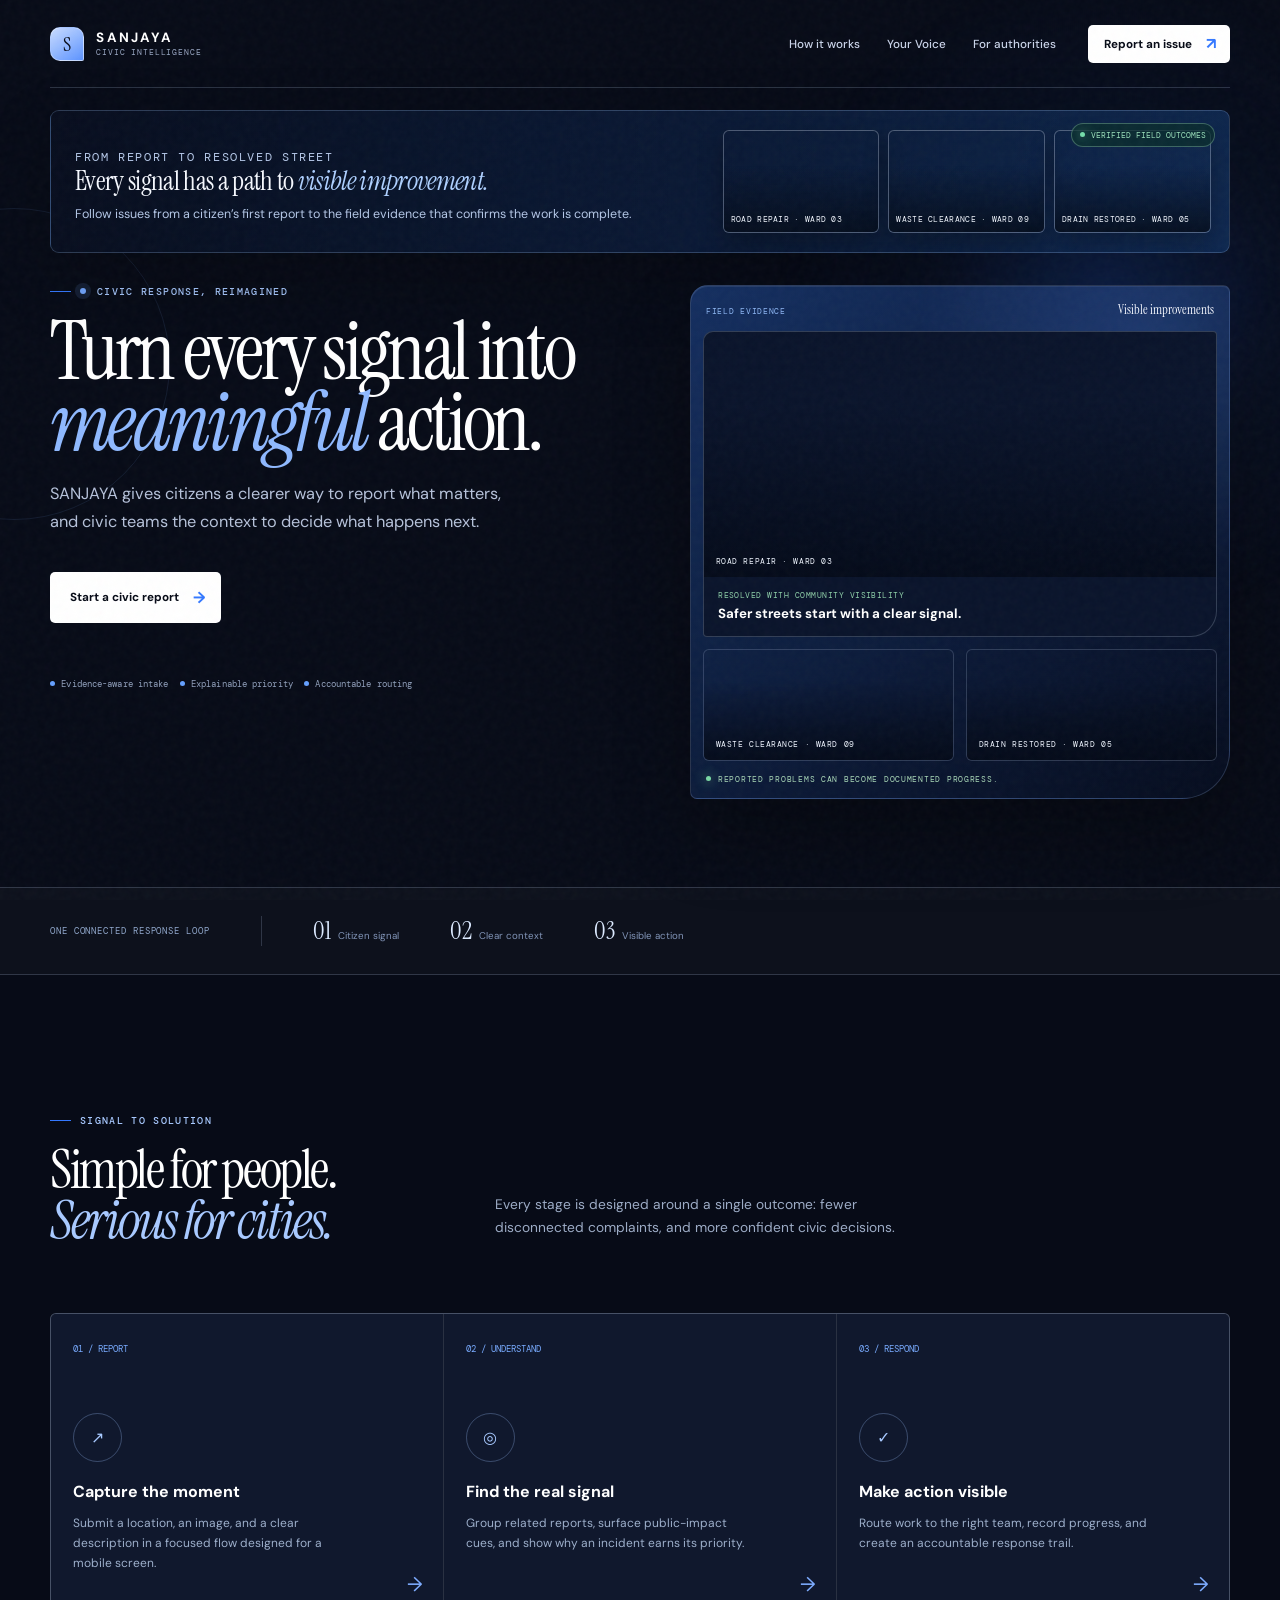
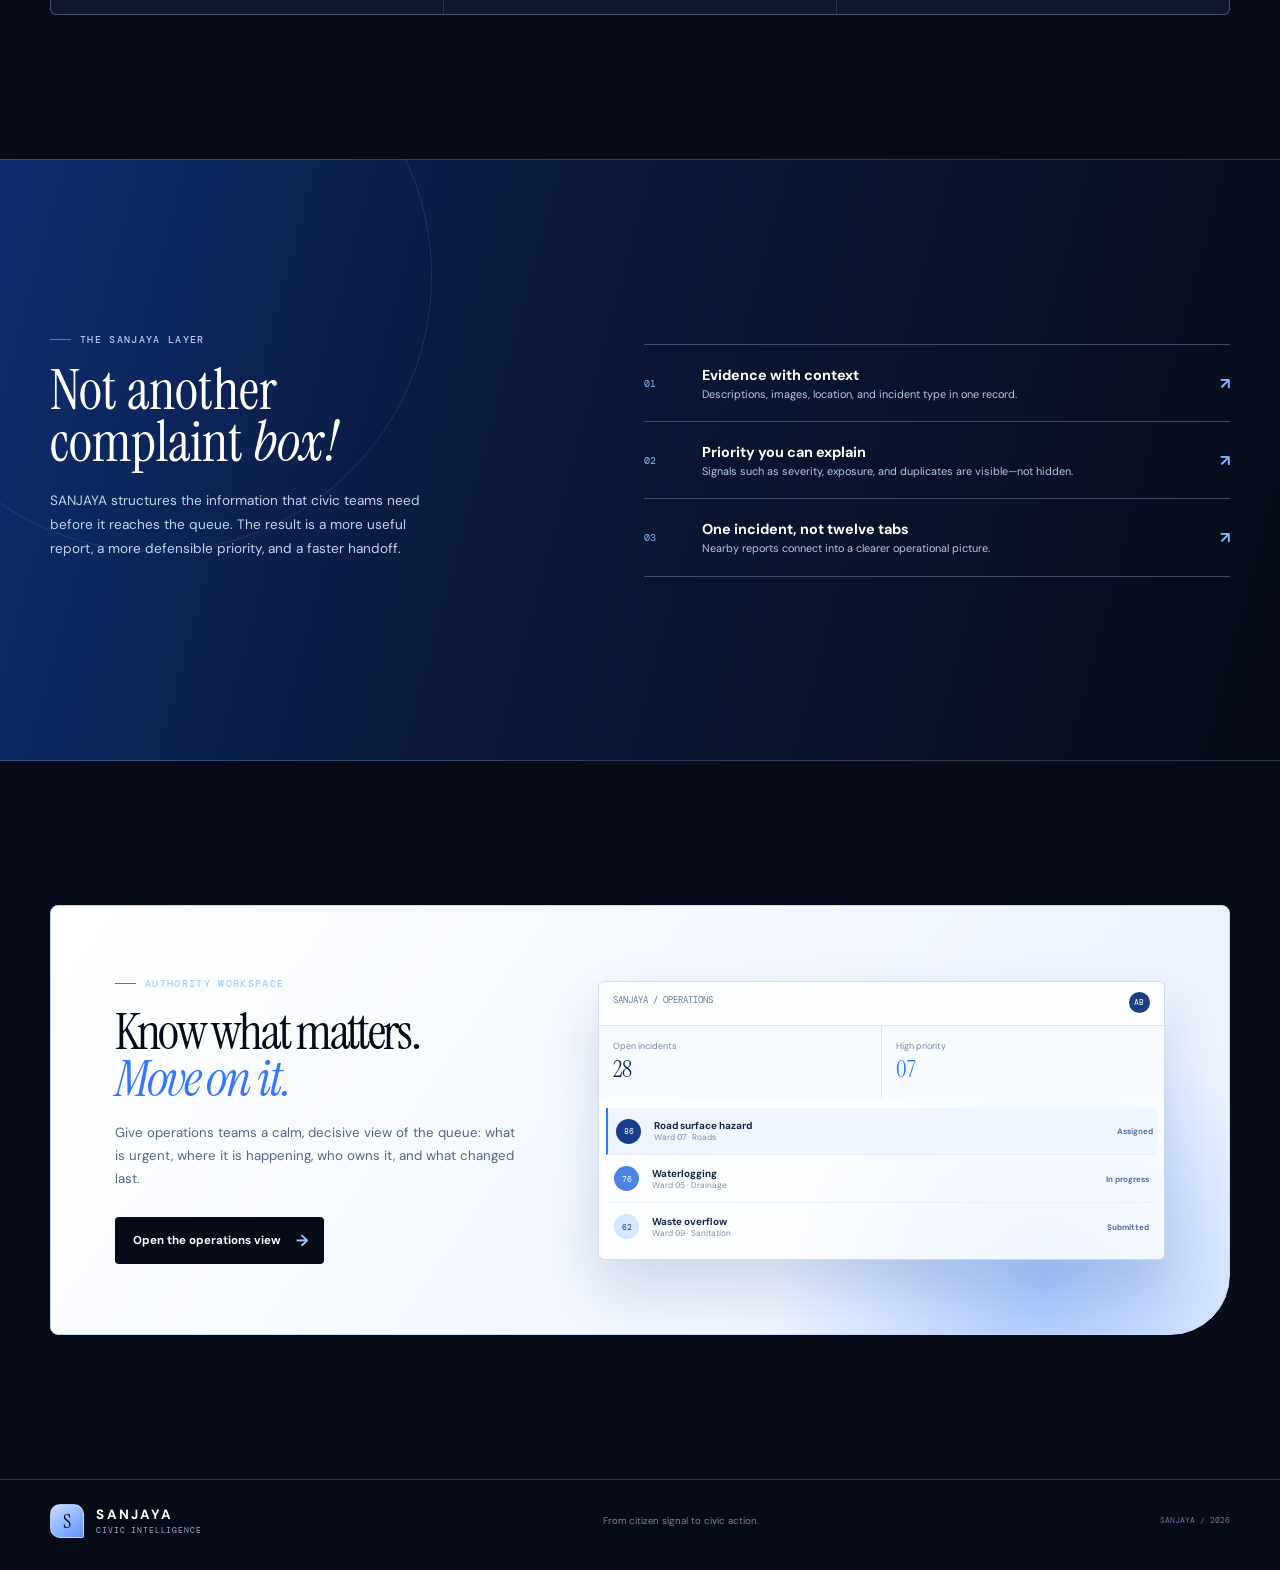
==== commit 4e3fe927: "upgraded civic report and authority dashboard" ====
--- a/frontend/index.html
+++ b/frontend/index.html
@@ -1324,7 +1324,8 @@
     .hero.hero-enhanced {
       grid-template-rows: auto auto;
       align-items: start;
-      gap: 2.8rem clamp(2rem, 6vw, 7rem);
+      gap: 2rem clamp(2rem, 6vw, 7rem);
+      padding-top: 1.35rem;
     }
 
     .hero-proof {
@@ -1365,19 +1366,19 @@
     }
 
     .hero-proof-kicker {
-      margin: 0 0 .5rem;
+      margin: 0 0 .55rem;
       color: #91bdff;
-      font: .54rem var(--mono);
+      font: .66rem var(--mono);
       letter-spacing: .13em;
       text-transform: uppercase;
     }
 
     .hero-proof h2 {
-      max-width: 530px;
+      max-width: 560px;
       margin: 0;
       color: #f6f9ff;
       letter-spacing: -.025em;
-      font: 1.35rem/1.05 var(--serif);
+      font: 1.68rem/1.05 var(--serif);
     }
 
     .hero-proof h2 em {
@@ -1385,10 +1386,10 @@
     }
 
     .hero-proof-copy p {
-      max-width: 540px;
-      margin: .55rem 0 0;
+      max-width: 570px;
+      margin: .62rem 0 0;
       color: #b4c7e7;
-      font-size: .66rem;
+      font-size: .78rem;
       line-height: 1.55;
     }
 
@@ -1470,7 +1471,8 @@
 
     @media (max-width: 850px) {
       .hero.hero-enhanced {
-        gap: 2.2rem;
+        gap: 1.65rem;
+        padding-top: 1rem;
       }
 
       .hero-proof {
@@ -1491,7 +1493,15 @@
       }
 
       .hero-proof h2 {
-        font-size: 1.2rem;
+        font-size: 1.35rem;
+      }
+
+      .hero-proof-kicker {
+        font-size: .58rem;
+      }
+
+      .hero-proof-copy p {
+        font-size: .68rem;
       }
 
       .proof-gallery {
@@ -1748,7 +1758,7 @@
           <h1>Turn every signal into <em>meaningful</em> action.</h1>
           <p class="hero-lede">SANJAYA gives citizens a clearer way to report what matters, and civic teams the context
             to decide what happens next.</p>
-          <div class="hero-actions"><a class="button-primary" href="complaint.html">Start a civic report
+          <div class="hero-actions"><a class="button-primary" href="civic_report.html">Start a civic report
               <span>→</span></a></div>
           <div class="status-line"><span><i></i> Evidence-aware intake</span><span><i></i> Explainable
               priority</span><span><i></i> Accountable routing</span></div>
@@ -1815,10 +1825,9 @@
     <div class="shell intelligence-inner">
       <div class="intelligence-copy">
         <p class="eyebrow">The SANJAYA layer</p>
-        <h2>Not another<br />complaint <em>box.</em></h2>
+        <h2>Not another<br />complaint <em>box!</em></h2>
         <p>SANJAYA structures the information that civic teams need before it reaches the queue. The result is a more
-          useful report, a more defensible priority, and a faster handoff.</p><a class="inline-link"
-          href="complaint.html">File your complaint Now <span>→</span></a>
+          useful report, a more defensible priority, and a faster handoff.</p>
       </div>
       <div class="insight-stack">
         <article class="insight-row"><span>01</span>
@@ -1872,14 +1881,6 @@
     </div>
   </section>
 
-  <section class="shell final-cta" id="report">
-    <div class="final-panel">
-      <p class="eyebrow"><span class="dot"></span> Begin with one report</p>
-      <h2>A clearer city starts<br />with a <em>clearer signal.</em></h2>
-      <p>Report a pothole, overflow, or waterlogging issue and create a direct path from a local problem to a civic
-        response.</p>
-  </section>
-
   <footer class="site-footer">
     <div class="shell footer-inner"><a class="brand" href="#top"><span class="brand-mark">S</span><span
           class="brand-type">SANJAYA<small>CIVIC INTELLIGENCE</small></span></a>
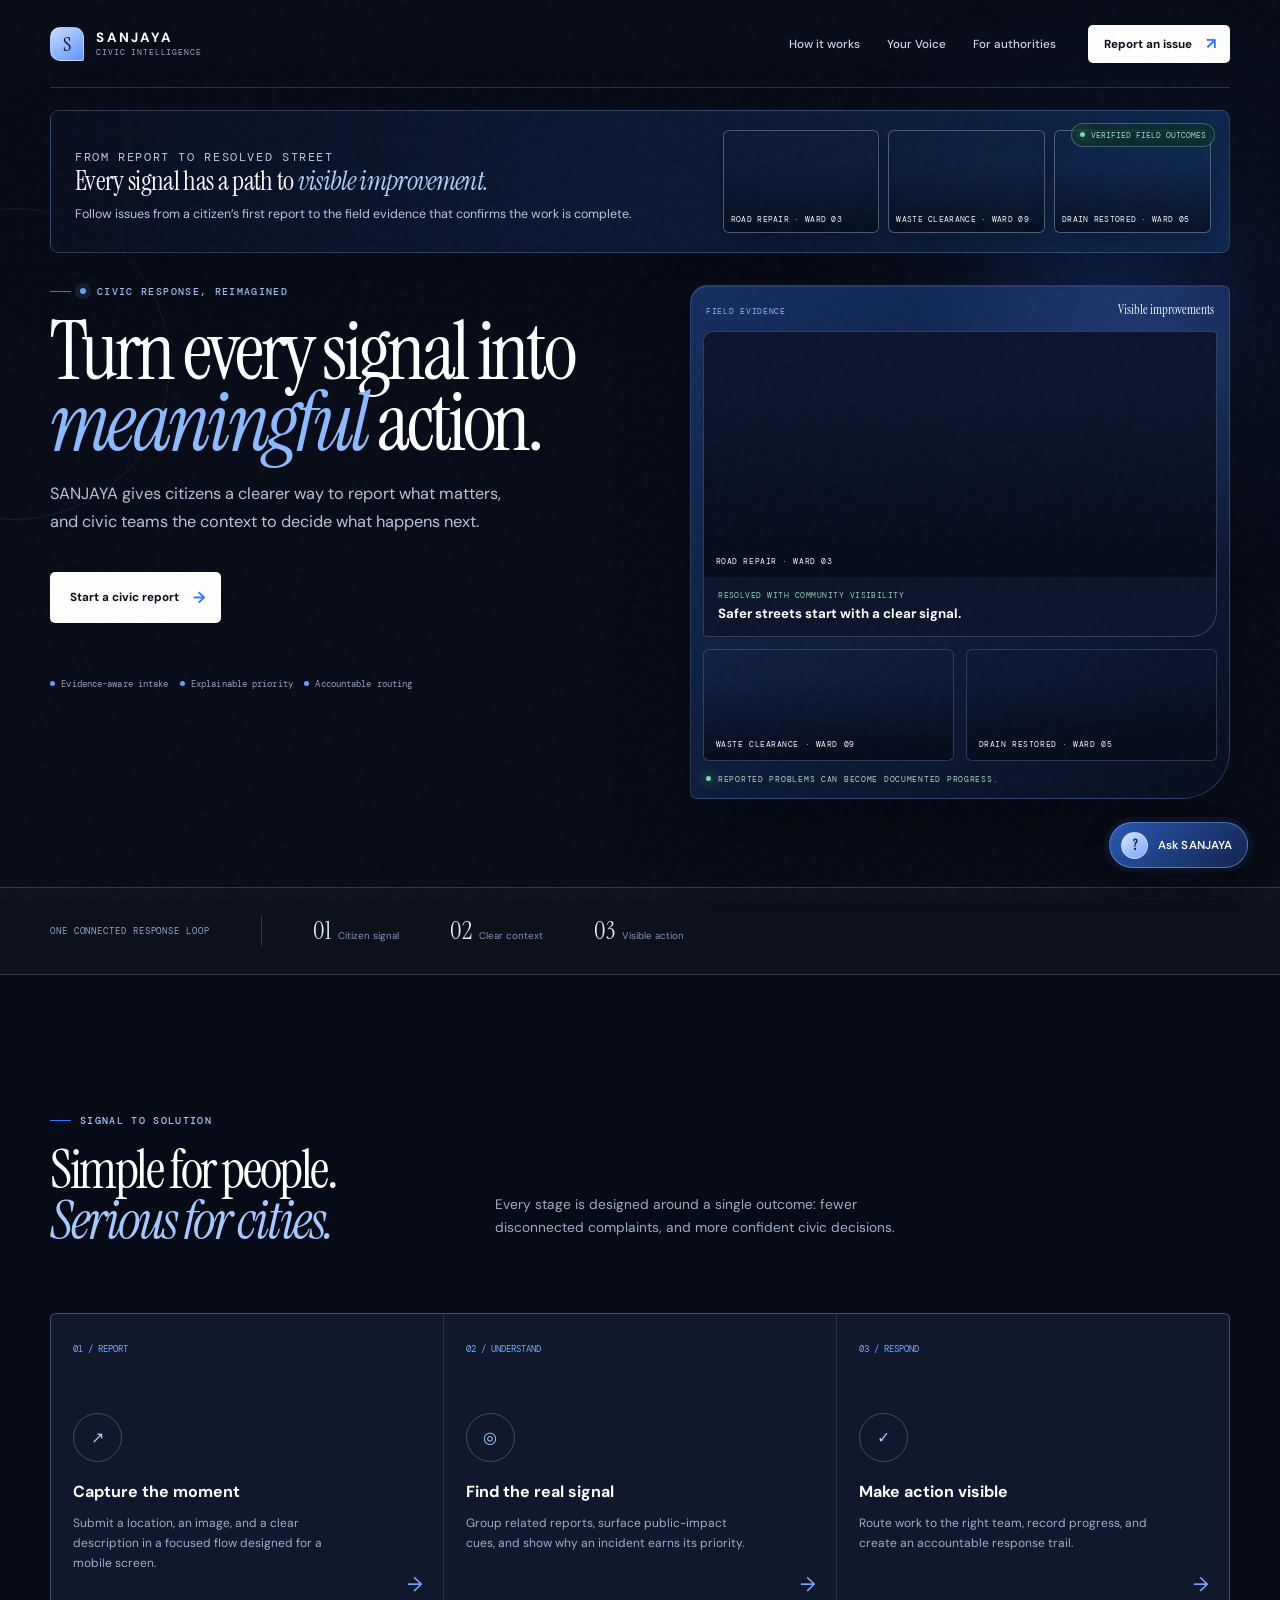
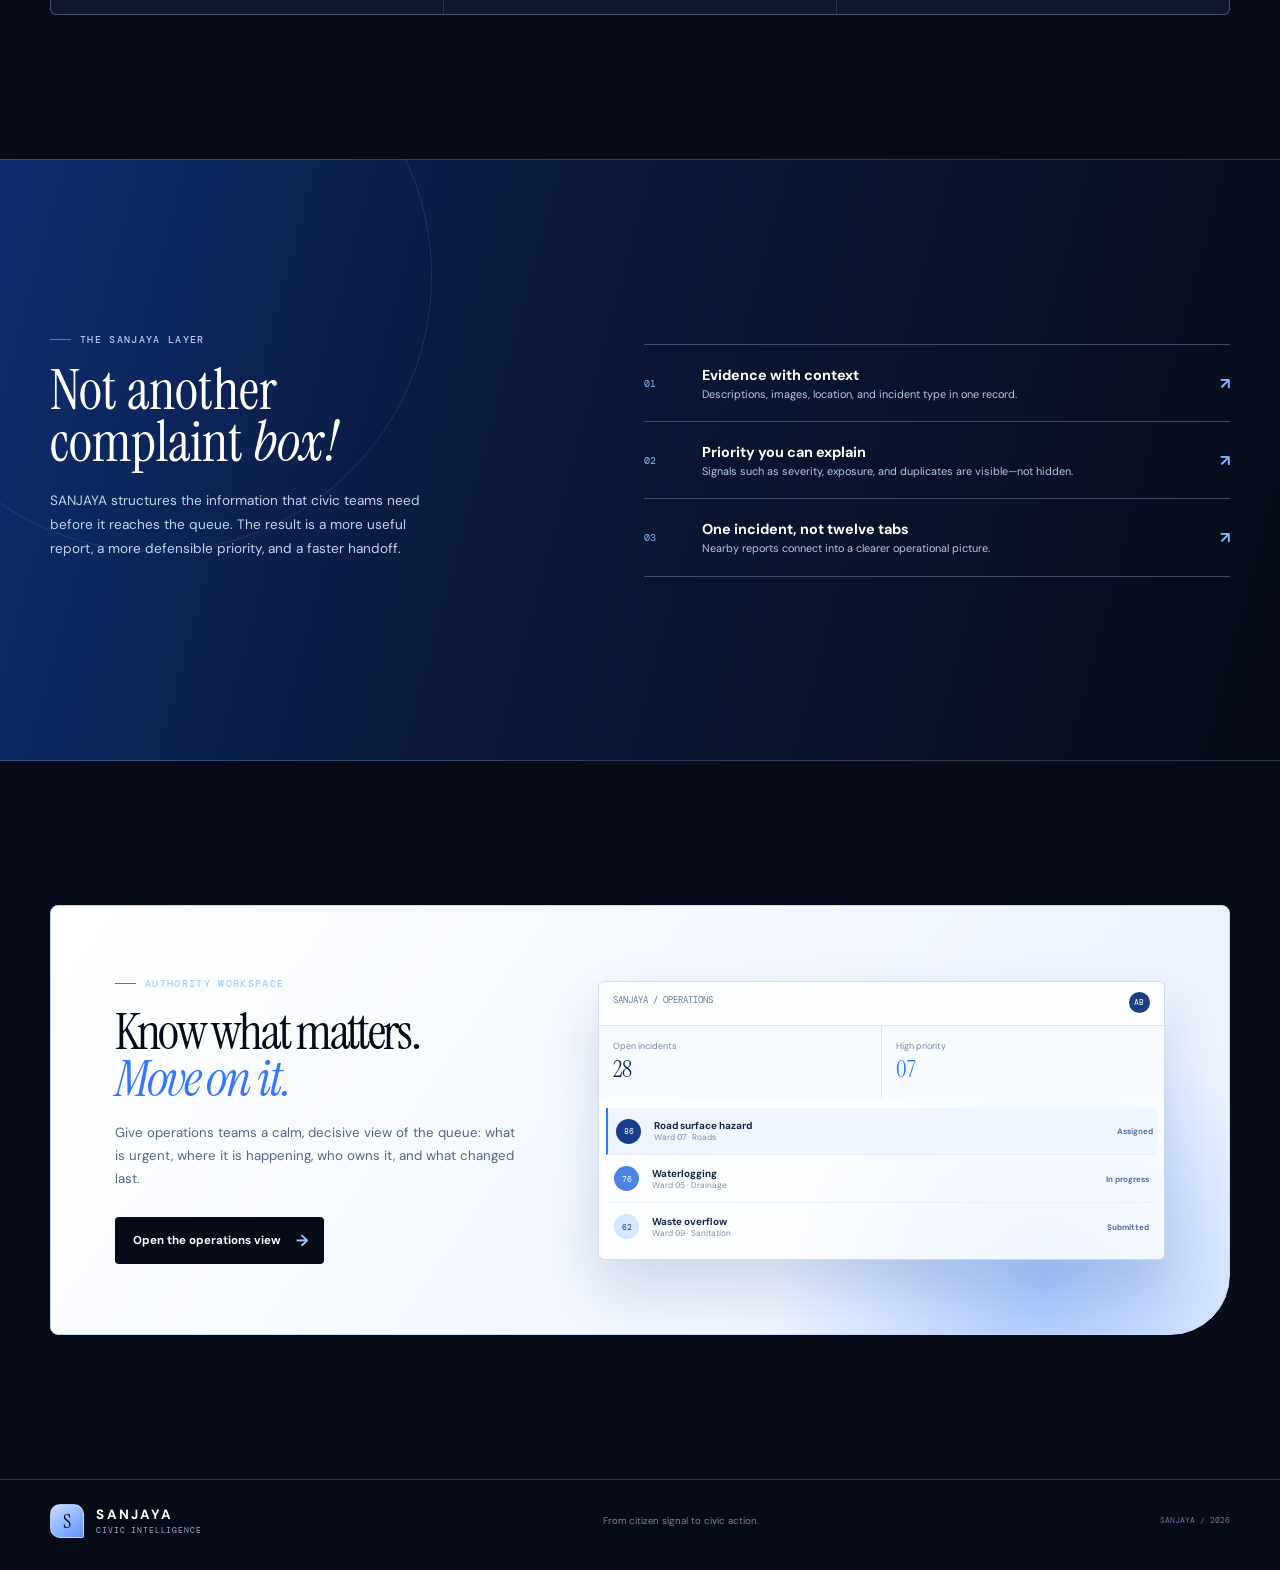
==== commit 2875767b: "added assistant" ====
--- a/frontend/index.html
+++ b/frontend/index.html
@@ -1721,6 +1721,59 @@
       .impact-row {
         min-height: 82px;
         gap: .5rem;
+      }
+    }
+
+
+    /* Floating help entry point — destination intentionally left ready for user connection. */
+    .ask-sanjaya {
+      position: fixed;
+      z-index: 10;
+      right: clamp(1rem, 3vw, 2rem);
+      bottom: clamp(1rem, 3vw, 2rem);
+      display: inline-flex;
+      align-items: center;
+      gap: .62rem;
+      min-height: 46px;
+      padding: 0 .92rem 0 .72rem;
+      border: 1px solid rgba(168, 201, 255, .42);
+      border-radius: 999px;
+      color: var(--paper);
+      background: linear-gradient(135deg, rgba(41, 91, 185, .96), rgba(18, 36, 80, .96));
+      box-shadow: 0 14px 30px rgba(0, 0, 0, .28), 0 0 0 5px rgba(52, 120, 255, .08);
+      font: 600 .72rem var(--sans);
+      letter-spacing: .01em;
+      transition: transform .18s var(--ease), border-color .18s var(--ease), box-shadow .18s var(--ease);
+    }
+
+    .ask-sanjaya:hover {
+      transform: translateY(-3px);
+      border-color: rgba(214, 229, 255, .82);
+      box-shadow: 0 18px 36px rgba(0, 0, 0, .34), 0 0 0 6px rgba(52, 120, 255, .1);
+    }
+
+    .ask-sanjaya:active {
+      transform: scale(.97);
+    }
+
+    .ask-sanjaya-icon {
+      display: grid;
+      width: 27px;
+      height: 27px;
+      place-items: center;
+      border: 1px solid rgba(221, 234, 255, .5);
+      border-radius: 50%;
+      color: #07101f;
+      background: linear-gradient(145deg, #d4e4ff, #76a7ff);
+      font: 700 .86rem var(--serif);
+    }
+
+    @media (max-width: 560px) {
+      .ask-sanjaya {
+        right: 1rem;
+        bottom: 1rem;
+        min-height: 44px;
+        padding-right: .78rem;
       }
     }
   </style>
@@ -1887,6 +1940,12 @@
       <p class="footer-note">From citizen signal to civic action.</p><span class="footer-meta">SANJAYA / 2026</span>
     </div>
   </footer>
+
+
+  <a class="ask-sanjaya" href="assistant.html" aria-label="Ask SANJAYA for help">
+    <span class="ask-sanjaya-icon" aria-hidden="true">?</span>
+    <span>Ask SANJAYA</span>
+  </a>
 </body>
 
 </html>
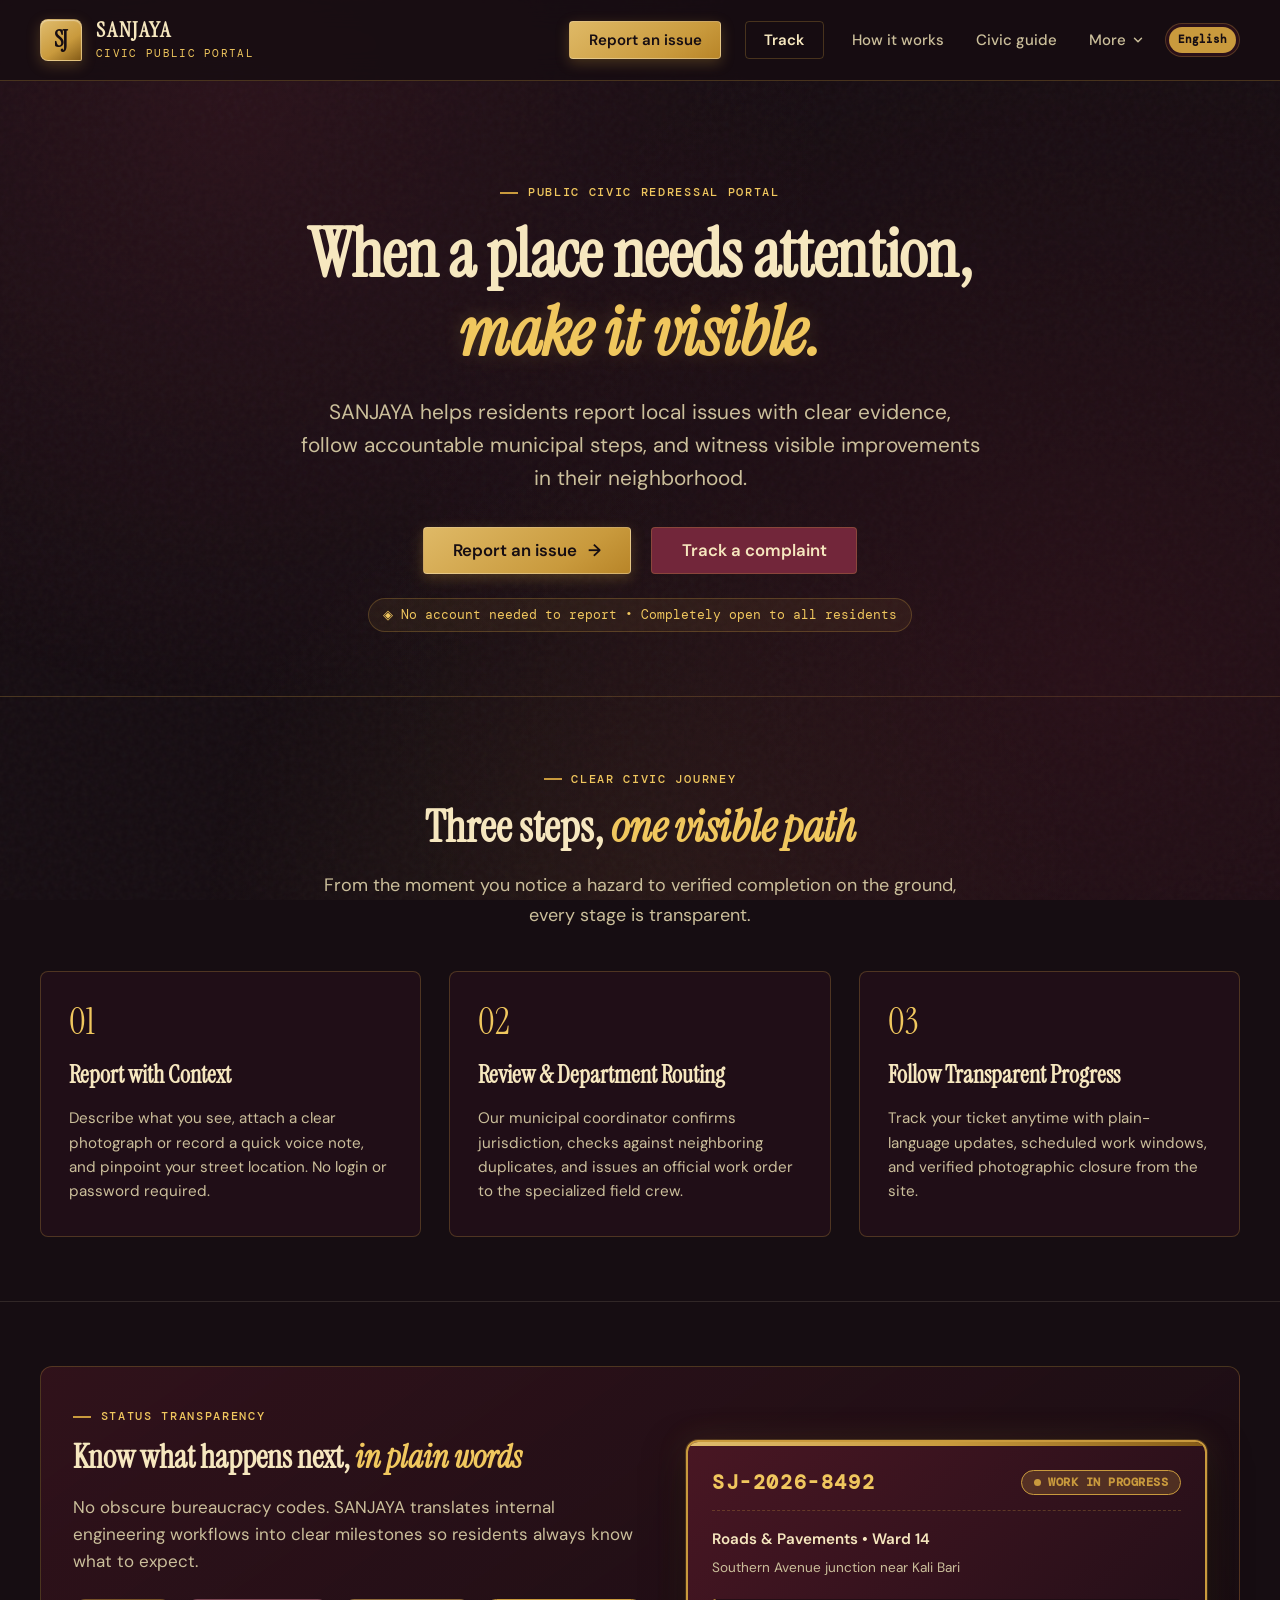
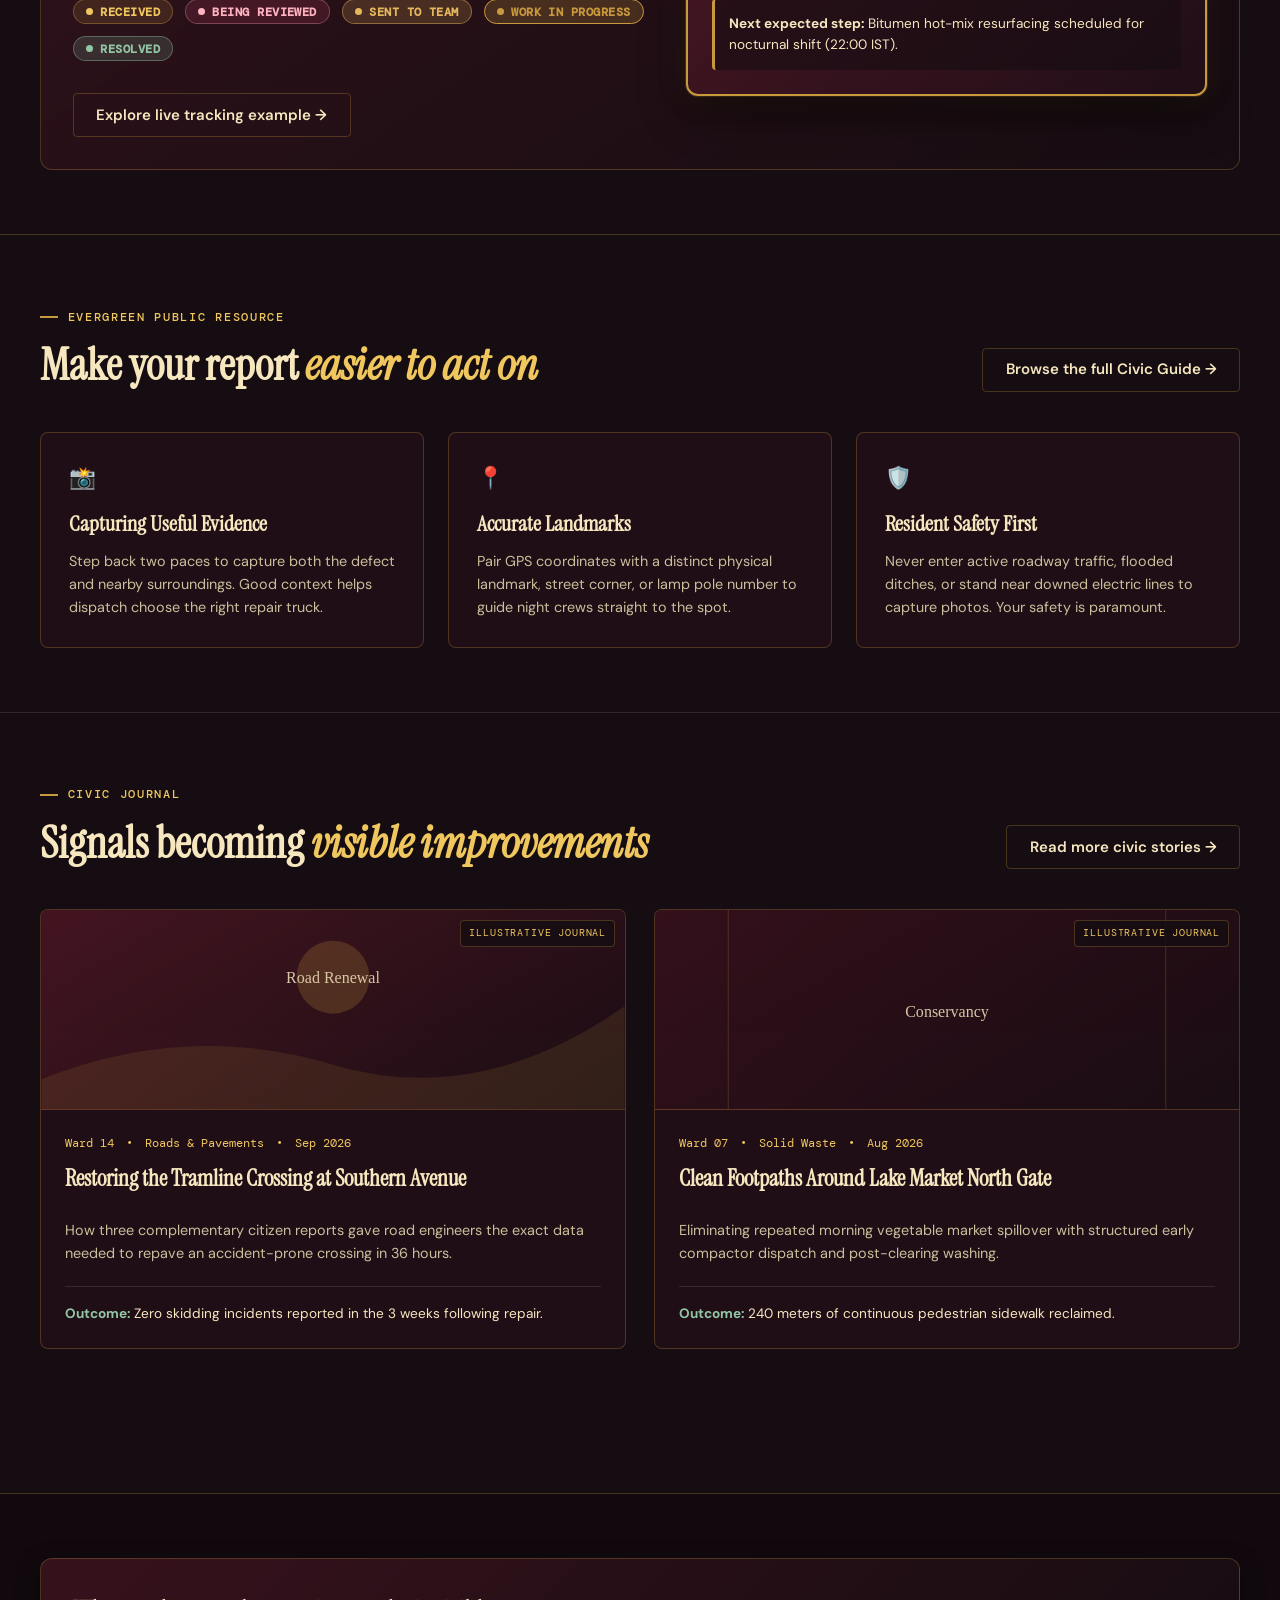
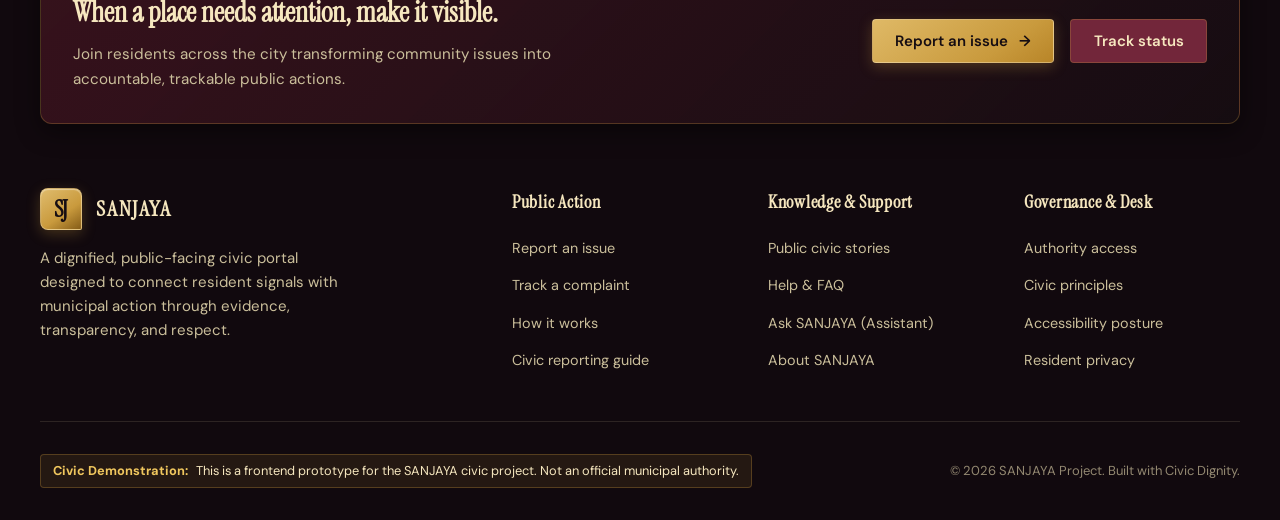
==== commit 370dfbf6: "upgrading UI" ====
--- a/frontend/index.html
+++ b/frontend/index.html
@@ -1,1951 +1,387 @@
 <!doctype html>
 <html lang="en">
-
 <head>
   <meta charset="UTF-8" />
   <meta name="viewport" content="width=device-width, initial-scale=1.0" />
-  <meta name="description"
-    content="SANJAYA gives civic teams a clear path from citizen signal to accountable action." />
-  <meta name="theme-color" content="#070b17" />
-  <title>SANJAYA — Civic Intelligence</title>
+  <meta name="description" content="SANJAYA is a premium civic portal for reporting, understanding, and tracking local municipal issues with evidence, transparency, and dignity." />
+  <meta name="theme-color" content="#160D12" />
+  <title>SANJAYA — When a Place Needs Attention, Make It Visible</title>
+  
+  <!-- Typography (Google Fonts) -->
   <link rel="preconnect" href="https://fonts.googleapis.com" />
   <link rel="preconnect" href="https://fonts.gstatic.com" crossorigin />
-  <link
-    href="https://fonts.googleapis.com/css2?family=DM+Mono:wght@400;500&family=DM+Sans:opsz,wght@9..40,400;9..40,500;9..40,600;9..40,700&family=Instrument+Serif:ital@0;1&display=swap"
-    rel="stylesheet" />
-  <style>
-    :root {
-      --ink: #070b17;
-      --ink-2: #10182d;
-      --blue: #3478ff;
-      --sky: #a8c9ff;
-      --ice: #e9f1ff;
-      --paper: #f8fbff;
-      --white: #ffffff;
-      --line: rgba(198, 216, 255, .19);
-      --muted: #9ba9c5;
-      --sans: "DM Sans", Arial, sans-serif;
-      --serif: "Instrument Serif", Georgia, serif;
-      --mono: "DM Mono", monospace;
-      --ease: cubic-bezier(.2, .8, .2, 1);
-    }
-
-    * {
-      box-sizing: border-box;
-    }
-
-    html {
-      scroll-behavior: smooth;
-    }
-
-    body {
-      min-width: 320px;
-      margin: 0;
-      overflow-x: hidden;
-      color: var(--white);
-      background: var(--ink);
-      font-family: var(--sans);
-    }
-
-    a {
-      color: inherit;
-      text-decoration: none;
-    }
-
-    button,
-    a {
-      -webkit-tap-highlight-color: transparent;
-    }
-
-    ::selection {
-      color: var(--white);
-      background: var(--blue);
-    }
-
-    .noise {
-      position: fixed;
-      z-index: 20;
-      inset: 0;
-      pointer-events: none;
-      opacity: .045;
-      background-image: url("data:image/svg+xml,%3Csvg viewBox='0 0 180 180' xmlns='http://www.w3.org/2000/svg'%3E%3Cfilter id='n'%3E%3CfeTurbulence type='fractalNoise' baseFrequency='.75' numOctaves='3' stitchTiles='stitch'/%3E%3C/filter%3E%3Crect width='100%25' height='100%25' filter='url(%23n)' opacity='.7'/%3E%3C/svg%3E");
-    }
-
-    .shell {
-      width: min(1180px, calc(100% - 7vw));
-      margin: 0 auto;
-    }
-
-    .eyebrow {
-      display: flex;
-      align-items: center;
-      gap: .55rem;
-      margin: 0 0 1.15rem;
-      color: var(--sky);
-      font: 500 .65rem var(--mono);
-      letter-spacing: .13em;
-      text-transform: uppercase;
-    }
-
-    .eyebrow::before {
-      width: 21px;
-      height: 1px;
-      background: var(--blue);
-      content: "";
-    }
-
-    .dot {
-      display: inline-block;
-      width: 6px;
-      height: 6px;
-      margin-right: .15rem;
-      border-radius: 50%;
-      background: #73a6ff;
-      box-shadow: 0 0 0 5px rgba(115, 166, 255, .12);
-    }
-
-    .site-header {
-      position: relative;
-      z-index: 4;
-      display: flex;
-      align-items: center;
-      justify-content: space-between;
-      min-height: 88px;
-      border-bottom: 1px solid var(--line);
-    }
-
-    .brand {
-      display: inline-flex;
-      align-items: center;
-      gap: .78rem;
-    }
-
-    .brand-mark {
-      display: grid;
-      width: 34px;
-      height: 34px;
-      place-items: center;
-      border: 1px solid rgba(255, 255, 255, .35);
-      border-radius: 10px 10px 2px 10px;
-      color: var(--ink);
-      background: linear-gradient(145deg, #c9dcff, #5d94ff);
-      font: 1.28rem var(--serif);
-    }
-
-    .brand-type {
-      font-size: .84rem;
-      font-weight: 700;
-      letter-spacing: .16em;
-    }
-
-    .brand-type small {
-      display: block;
-      margin-top: .12rem;
-      color: var(--muted);
-      font: .52rem var(--mono);
-      letter-spacing: .1em;
-    }
-
-    .nav {
-      display: flex;
-      align-items: center;
-      gap: 1.7rem;
-      margin-left: auto;
-      margin-right: 2rem;
-    }
-
-    .nav a {
-      color: #cad4ea;
-      font-size: .73rem;
-      font-weight: 500;
-      transition: color .2s ease;
-    }
-
-    .nav a:hover {
-      color: var(--white);
-    }
-
-    .nav-cta,
-    .button-primary {
-      display: inline-flex;
-      align-items: center;
-      justify-content: center;
-      gap: .9rem;
-      color: var(--ink);
-      border-radius: 5px;
-      background: var(--white);
-      font-size: .73rem;
-      font-weight: 700;
-      transition: transform .2s var(--ease), box-shadow .2s var(--ease), background .2s var(--ease);
-    }
-
-    .nav-cta {
-      min-height: 38px;
-      padding: 0 .85rem 0 1rem;
-    }
-
-    .nav-cta:hover,
-    .button-primary:hover {
-      transform: translateY(-2px);
-      background: var(--ice);
-      box-shadow: 0 15px 35px rgba(52, 120, 255, .18);
-    }
-
-    .nav-cta:active,
-    .button-primary:active {
-      transform: scale(.97);
-    }
-
-    .nav-cta span,
-    .button-primary span {
-      color: var(--blue);
-      font-size: 1rem;
-    }
-
-    .mobile-nav {
-      display: none;
-    }
-
-    .hero {
-      position: relative;
-      display: grid;
-      grid-template-columns: 1fr .96fr;
-      align-items: center;
-      gap: clamp(2rem, 6vw, 7rem);
-      min-height: 660px;
-      padding: 7rem 0 5.5rem;
-    }
-
-    .hero::before {
-      position: absolute;
-      z-index: -1;
-      top: -130px;
-      right: -17vw;
-      width: 680px;
-      height: 680px;
-      border-radius: 50%;
-      background: radial-gradient(circle, rgba(41, 110, 255, .22) 0, rgba(19, 54, 128, .08) 37%, transparent 68%);
-      content: "";
-      filter: blur(12px);
-    }
-
-    .hero::after {
-      position: absolute;
-      z-index: -1;
-      top: 120px;
-      left: -15vw;
-      width: 310px;
-      height: 310px;
-      border: 1px solid rgba(131, 174, 255, .1);
-      border-radius: 50%;
-      content: "";
-    }
-
-    .hero h1 {
-      max-width: 640px;
-      margin: 0 0 1.45rem;
-      letter-spacing: -.045em;
-      font: clamp(3.45rem, 6.4vw, 6rem)/.86 var(--serif);
-    }
-
-    .hero h1 em {
-      color: #8fb9ff;
-      font-style: italic;
-    }
-
-    .hero-lede {
-      max-width: 475px;
-      margin: 0;
-      color: #b6c2da;
-      font-size: 1.02rem;
-      line-height: 1.7;
-    }
-
-    .hero-actions {
-      display: flex;
-      align-items: center;
-      flex-wrap: wrap;
-      gap: 1.35rem;
-      margin-top: 2.25rem;
-    }
-
-    .button-primary {
-      min-height: 51px;
-      padding: 0 1rem 0 1.25rem;
-    }
-
-    .button-secondary {
-      color: #dbe7ff;
-      font-size: .75rem;
-      font-weight: 600;
-    }
-
-    .button-secondary span {
-      margin-left: .4rem;
-      color: #77a9ff;
-    }
-
-    .status-line {
-      display: flex;
-      gap: .7rem;
-      margin-top: 3.45rem;
-      color: #91a0bc;
-      font: .59rem var(--mono);
-      letter-spacing: .01em;
-    }
-
-    .status-line span {
-      display: flex;
-      align-items: center;
-      gap: .4rem;
-    }
-
-    .status-line i {
-      width: 5px;
-      height: 5px;
-      border-radius: 50%;
-      background: #65a0ff;
-    }
-
-    .signal-stage {
-      position: relative;
-      min-height: 460px;
-      animation: rise .8s .12s both var(--ease);
-    }
-
-    .signal-stage::before {
-      position: absolute;
-      inset: 30px 12px 10px;
-      border: 1px solid rgba(155, 190, 255, .18);
-      border-radius: 100px 8px 100px 8px;
-      background: linear-gradient(145deg, rgba(28, 61, 128, .62), rgba(8, 15, 34, .92));
-      content: "";
-      box-shadow: inset 0 1px 1px rgba(255, 255, 255, .05), 0 40px 80px rgba(0, 0, 0, .32);
-    }
-
-    .signal-stage::after {
-      position: absolute;
-      inset: 30px 12px 10px;
-      border-radius: 100px 8px 100px 8px;
-      background-image: linear-gradient(rgba(138, 180, 255, .11) 1px, transparent 1px), linear-gradient(90deg, rgba(138, 180, 255, .11) 1px, transparent 1px);
-      background-size: 34px 34px;
-      content: "";
-      mask-image: linear-gradient(145deg, black, transparent 84%);
-    }
-
-    .pulse-ring {
-      position: absolute;
-      z-index: 1;
-      left: 28%;
-      top: 27%;
-      width: 185px;
-      height: 185px;
-      border: 1px solid rgba(117, 167, 255, .22);
-      border-radius: 50%;
-      animation: breathe 4.2s ease-in-out infinite;
-    }
-
-    .pulse-ring::before,
-    .pulse-ring::after {
-      position: absolute;
-      inset: 26px;
-      border: 1px solid rgba(117, 167, 255, .2);
-      border-radius: 50%;
-      content: "";
-    }
-
-    .pulse-ring::after {
-      inset: 55px;
-      background: rgba(88, 144, 255, .12);
-      box-shadow: 0 0 45px rgba(67, 126, 255, .38);
-    }
-
-    .map-route {
-      position: absolute;
-      z-index: 1;
-      height: 1px;
-      transform-origin: left center;
-      background: linear-gradient(90deg, rgba(128, 173, 255, .8), rgba(128, 173, 255, 0));
-    }
-
-    .route-a {
-      left: 16%;
-      top: 28%;
-      width: 53%;
-      transform: rotate(28deg);
-    }
-
-    .route-b {
-      left: 36%;
-      top: 63%;
-      width: 47%;
-      transform: rotate(-44deg);
-    }
-
-    .route-c {
-      left: 8%;
-      top: 72%;
-      width: 43%;
-      transform: rotate(-24deg);
-    }
-
-    .pin {
-      position: absolute;
-      z-index: 2;
-      display: grid;
-      width: 26px;
-      height: 26px;
-      place-items: center;
-      border: 4px solid #dbe8ff;
-      border-radius: 50%;
-      background: #2872ff;
-      box-shadow: 0 0 0 8px rgba(46, 110, 255, .12);
-    }
-
-    .pin::after {
-      position: absolute;
-      bottom: -16px;
-      width: 1px;
-      height: 13px;
-      background: linear-gradient(#78adff, transparent);
-      content: "";
-    }
-
-    .pin-main {
-      left: 44%;
-      top: 43%;
-      animation: bob 3.2s ease-in-out infinite;
-    }
-
-    .pin-one {
-      left: 19%;
-      top: 26%;
-      width: 14px;
-      height: 14px;
-      border-width: 3px;
-      background: #78a8ff;
-    }
-
-    .pin-two {
-      right: 21%;
-      top: 65%;
-      width: 17px;
-      height: 17px;
-      border-width: 3px;
-      background: #b3ceff;
-    }
-
-    .signal-card {
-      position: absolute;
-      z-index: 3;
-      right: 0;
-      bottom: 0;
-      width: min(335px, 75%);
-      padding: 1.1rem;
-      border: 1px solid rgba(184, 213, 255, .23);
-      border-radius: 7px 7px 20px 7px;
-      background: rgba(7, 14, 32, .8);
-      box-shadow: 0 22px 42px rgba(0, 0, 0, .28);
-      backdrop-filter: blur(16px);
-      animation: rise .8s .3s both var(--ease);
-    }
-
-    .card-kicker {
-      display: flex;
-      justify-content: space-between;
-      color: #89b7ff;
-      font: .53rem var(--mono);
-      letter-spacing: .1em;
-    }
-
-    .card-kicker span:first-child::before {
-      display: inline-block;
-      width: 6px;
-      height: 6px;
-      margin-right: .42rem;
-      border-radius: 50%;
-      background: #77abff;
-      content: "";
-    }
-
-    .card-title {
-      display: flex;
-      align-items: center;
-      gap: .7rem;
-      margin: .8rem 0;
-    }
-
-    .hazard-icon {
-      display: grid;
-      width: 34px;
-      height: 34px;
-      place-items: center;
-      border: 1px solid rgba(171, 204, 255, .4);
-      border-radius: 50%;
-      color: #c5dcff;
-      font-size: .9rem;
-    }
-
-    .card-title small {
-      display: block;
-      color: #8eaed9;
-      font: .53rem var(--mono);
-    }
-
-    .card-title strong {
-      display: block;
-      margin-top: .12rem;
-      font-size: .76rem;
-    }
-
-    .signal-card p {
-      margin: 0;
-      color: #bbcbe5;
-      font-size: .63rem;
-    }
-
-    .score-meta {
-      display: flex;
-      align-items: baseline;
-      justify-content: space-between;
-      margin-top: 1rem;
-      color: #9eb7da;
-      font-size: .58rem;
-    }
-
-    .score-meta b {
-      color: var(--white);
-      font: 1.32rem var(--serif);
-    }
-
-    .score-meta b small {
-      color: #8eb4ed;
-      font: .52rem var(--mono);
-    }
-
-    .score-bar {
-      overflow: hidden;
-      height: 4px;
-      margin: .4rem 0 .7rem;
-      border-radius: 9px;
-      background: #263b65;
-    }
-
-    .score-bar i {
-      display: block;
-      width: 86%;
-      height: 100%;
-      border-radius: inherit;
-      background: linear-gradient(90deg, #3d80ff, #c3dcff);
-      animation: progress 1.4s .7s both var(--ease);
-    }
-
-    .reason-list {
-      display: flex;
-      gap: .35rem;
-    }
-
-    .reason-list span {
-      padding: .22rem .35rem;
-      border: 1px solid rgba(163, 198, 255, .14);
-      border-radius: 99px;
-      color: #afc8ed;
-      background: rgba(117, 167, 255, .06);
-      font-size: .49rem;
-    }
-
-    .floating-status {
-      position: absolute;
-      z-index: 4;
-      padding: .48rem .62rem;
-      border: 1px solid rgba(197, 220, 255, .45);
-      border-radius: 4px;
-      color: #19325e;
-      background: #f1f6ff;
-      box-shadow: 0 12px 26px rgba(0, 0, 0, .19);
-      font: 500 .57rem var(--mono);
-    }
-
-    .floating-status::before {
-      margin-right: .34rem;
-      color: #2671ff;
-      content: "✦";
-    }
-
-    .status-top {
-      top: 5%;
-      left: 4%;
-      animation: bob 3.8s .4s ease-in-out infinite;
-    }
-
-    .status-bottom {
-      left: 4%;
-      bottom: 11%;
-      animation: bob 3.8s 1.1s ease-in-out infinite;
-    }
-
-    .ticker {
-      border-top: 1px solid var(--line);
-      border-bottom: 1px solid var(--line);
-      background: rgba(255, 255, 255, .025);
-    }
-
-    .ticker-inner {
-      display: flex;
-      align-items: center;
-      min-height: 86px;
-      gap: clamp(1rem, 4vw, 4.5rem);
-    }
-
-    .ticker-label {
-      color: #91a8cc;
-      font: .57rem var(--mono);
-      letter-spacing: .1em;
-      text-transform: uppercase;
-    }
-
-    .ticker-value {
-      display: flex;
-      align-items: baseline;
-      gap: .43rem;
-    }
-
-    .ticker-value strong {
-      color: #dceaff;
-      font: 1.55rem var(--serif);
-    }
-
-    .ticker-value span {
-      color: #8295b8;
-      font-size: .61rem;
-    }
-
-    .ticker-separator {
-      width: 1px;
-      height: 30px;
-      background: var(--line);
-    }
-
-    .section-head {
-      display: grid;
-      grid-template-columns: .72fr 1.28fr;
-      gap: 2rem;
-      padding: 8.7rem 0 4.2rem;
-    }
-
-    .section-head h2 {
-      max-width: 700px;
-      margin: 0;
-      letter-spacing: -.045em;
-      font: clamp(2.45rem, 4.2vw, 4.5rem)/.94 var(--serif);
-    }
-
-    .section-head h2 em {
-      color: var(--sky);
-    }
-
-    .section-note {
-      align-self: end;
-      max-width: 420px;
-      margin: 0 0 .4rem;
-      color: #9dacC6;
-      font-size: .86rem;
-      line-height: 1.7;
-    }
-
-    .flow-grid {
-      display: grid;
-      grid-template-columns: repeat(3, 1fr);
-      gap: 1px;
-      overflow: hidden;
-      border: 1px solid var(--line);
-      border-radius: 6px;
-      background: var(--line);
-    }
-
-    .flow-card {
-      position: relative;
-      min-height: 300px;
-      padding: 1.35rem;
-      background: var(--ink-2);
-      transition: background .25s var(--ease), transform .25s var(--ease);
-    }
-
-    .flow-card:hover {
-      z-index: 1;
-      background: #152344;
-      transform: translateY(-5px);
-    }
-
-    .flow-index {
-      color: #79abff;
-      font: .59rem var(--mono);
-    }
-
-    .flow-orbit {
-      display: grid;
-      width: 49px;
-      height: 49px;
-      place-items: center;
-      margin: 3.5rem 0 1.2rem;
-      border: 1px solid rgba(158, 195, 255, .3);
-      border-radius: 50%;
-      color: var(--sky);
-      font: 1rem var(--serif);
-    }
-
-    .flow-card h3 {
-      margin: 0 0 .65rem;
-      font-size: 1rem;
-    }
-
-    .flow-card p {
-      max-width: 290px;
-      margin: 0;
-      color: #9dafcb;
-      font-size: .75rem;
-      line-height: 1.7;
-    }
-
-    .flow-arrow {
-      position: absolute;
-      right: 1.25rem;
-      bottom: 1.1rem;
-      color: #7eacff;
-      font-size: 1.25rem;
-    }
-
-    .intelligence {
-      position: relative;
-      margin-top: 9rem;
-      overflow: hidden;
-      border-top: 1px solid var(--line);
-      border-bottom: 1px solid var(--line);
-      background: linear-gradient(105deg, #0f2e70 0, #0a1838 42%, #070b17 100%);
-    }
-
-    .intelligence::before {
-      position: absolute;
-      top: -160px;
-      left: -120px;
-      width: 550px;
-      height: 550px;
-      border: 1px solid rgba(177, 208, 255, .12);
-      border-radius: 50%;
-      content: "";
-    }
-
-    .intelligence-inner {
-      position: relative;
-      display: grid;
-      grid-template-columns: .9fr 1.1fr;
-      align-items: center;
-      gap: clamp(2.5rem, 9vw, 10rem);
-      min-height: 600px;
-    }
-
-    .intelligence h2 {
-      margin: 0;
-      font: clamp(2.7rem, 4.4vw, 4.7rem)/.91 var(--serif);
-    }
-
-    .intelligence-copy>p:not(.eyebrow) {
-      max-width: 390px;
-      margin: 1.4rem 0 1.7rem;
-      color: #c0d1ed;
-      font-size: .85rem;
-      line-height: 1.75;
-    }
-
-    .inline-link {
-      color: var(--white);
-      font-size: .76rem;
-      font-weight: 600;
-    }
-
-    .inline-link span {
-      margin-left: .45rem;
-      color: #8db9ff;
-    }
-
-    .insight-stack {
-      border-top: 1px solid rgba(202, 224, 255, .27);
-    }
-
-    .insight-row {
-      display: grid;
-      grid-template-columns: 42px 1fr auto;
-      align-items: center;
-      gap: 1rem;
-      padding: 1.28rem 0;
-      border-bottom: 1px solid rgba(202, 224, 255, .27);
-    }
-
-    .insight-row>span {
-      color: #8db9ff;
-      font: .62rem var(--mono);
-    }
-
-    .insight-row h3 {
-      margin: 0 0 .2rem;
-      font-size: .9rem;
-    }
-
-    .insight-row p {
-      margin: 0;
-      color: #b3c8e8;
-      font-size: .68rem;
-    }
-
-    .insight-row b {
-      color: #83b2ff;
-      font-size: 1rem;
-    }
-
-    .command {
-      padding: 9rem 0;
-    }
-
-    .command-card {
-      position: relative;
-      display: grid;
-      grid-template-columns: .85fr 1.15fr;
-      align-items: center;
-      gap: 4rem;
-      overflow: hidden;
-      min-height: 430px;
-      padding: clamp(1.6rem, 5vw, 5rem);
-      border: 1px solid #c4d8fb;
-      border-radius: 8px 8px 60px 8px;
-      color: var(--ink);
-      background: linear-gradient(125deg, #ffffff, #e8f1ff);
-    }
-
-    .command-card::before {
-      position: absolute;
-      right: -100px;
-      bottom: -240px;
-      width: 570px;
-      height: 570px;
-      border-radius: 50%;
-      background: radial-gradient(circle, rgba(52, 120, 255, .34), rgba(52, 120, 255, 0) 67%);
-      content: "";
-    }
-
-    .command-copy,
-    .dashboard {
-      position: relative;
-      z-index: 1;
-    }
-
-    .command h2 {
-      margin: 0;
-      letter-spacing: -.045em;
-      font: clamp(2.5rem, 4vw, 4.3rem)/.92 var(--serif);
-    }
-
-    .command h2 em {
-      color: #3478ff;
-    }
-
-    .command-copy>p:not(.eyebrow) {
-      max-width: 400px;
-      margin: 1.25rem 0 1.65rem;
-      color: #536885;
-      font-size: .83rem;
-      line-height: 1.72;
-    }
-
-    .button-dark {
-      display: inline-flex;
-      align-items: center;
-      gap: .9rem;
-      min-height: 47px;
-      padding: 0 1rem 0 1.15rem;
-      border-radius: 4px;
-      color: var(--white);
-      background: var(--ink);
-      font-size: .72rem;
-      font-weight: 700;
-      transition: transform .2s var(--ease), background .2s var(--ease);
-    }
-
-    .button-dark:hover {
-      background: #173e92;
-      transform: translateY(-2px);
-    }
-
-    .button-dark span {
-      color: #9dc3ff;
-      font-size: 1rem;
-    }
-
-    .dashboard {
-      overflow: hidden;
-      border: 1px solid rgba(80, 119, 174, .24);
-      border-radius: 6px;
-      background: rgba(255, 255, 255, .78);
-      box-shadow: 0 28px 55px rgba(22, 62, 125, .17);
-    }
-
-    .dash-top {
-      display: flex;
-      justify-content: space-between;
-      padding: .75rem .9rem;
-      border-bottom: 1px solid #dbe7fa;
-      color: #667b9d;
-      font: .56rem var(--mono);
-    }
-
-    .dash-user {
-      display: grid;
-      width: 21px;
-      height: 21px;
-      place-items: center;
-      margin-top: -.16rem;
-      border-radius: 50%;
-      color: white;
-      background: #1c3d7f;
-      font-size: .48rem;
-    }
-
-    .dash-metrics {
-      display: grid;
-      grid-template-columns: 1fr 1fr;
-      gap: 1px;
-      background: #d8e5f9;
-    }
-
-    .dash-metrics div {
-      padding: .9rem;
-      background: rgba(255, 255, 255, .8);
-    }
-
-    .dash-metrics small,
-    .dash-metrics b {
-      display: block;
-    }
-
-    .dash-metrics small {
-      color: #7689a5;
-      font-size: .56rem;
-    }
-
-    .dash-metrics b {
-      margin-top: .16rem;
-      color: #102750;
-      font: 1.45rem var(--serif);
-    }
-
-    .dash-metrics div:last-child b {
-      color: #2873ff;
-    }
-
-    .dash-list {
-      padding: .55rem .7rem;
-    }
-
-    .dash-item {
-      display: grid;
-      grid-template-columns: 29px 1fr auto;
-      align-items: center;
-      gap: .55rem;
-      padding: .68rem .25rem;
-      border-bottom: 1px solid #e8eff9;
-    }
-
-    .dash-item:last-child {
-      border: 0;
-    }
-
-    .dash-item.active {
-      margin: 0 -.25rem;
-      padding-left: .5rem;
-      border-left: 2px solid #3478ff;
-      background: #f0f6ff;
-    }
-
-    .badge {
-      display: grid;
-      width: 25px;
-      height: 25px;
-      place-items: center;
-      border-radius: 50%;
-      color: white;
-      background: #173e88;
-      font: .5rem var(--mono);
-    }
-
-    .badge.medium {
-      background: #4d84e4;
-    }
-
-    .badge.low {
-      color: #224371;
-      background: #d5e6ff;
-    }
-
-    .dash-item strong,
-    .dash-item small {
-      display: block;
-    }
-
-    .dash-item strong {
-      color: #142745;
-      font-size: .62rem;
-    }
-
-    .dash-item small {
-      color: #7c8da8;
-      font-size: .52rem;
-    }
-
-    .dash-item b {
-      color: #4c72a7;
-      font-size: .5rem;
-    }
-
-    .final-cta {
-      padding: 0 0 7rem;
-    }
-
-    .final-panel {
-      position: relative;
-      overflow: hidden;
-      padding: clamp(2rem, 6vw, 5rem);
-      border: 1px solid var(--line);
-      border-radius: 8px 8px 75px 8px;
-      background: linear-gradient(118deg, #07112a, #111f43 58%, #163d87);
-    }
-
-    .final-panel::after {
-      position: absolute;
-      top: -230px;
-      right: -130px;
-      width: 530px;
-      height: 530px;
-      border: 1px solid rgba(183, 213, 255, .16);
-      border-radius: 50%;
-      content: "";
-    }
-
-    .final-panel>* {
-      position: relative;
-      z-index: 1;
-    }
-
-    .final-panel h2 {
-      max-width: 760px;
-      margin: 0;
-      letter-spacing: -.045em;
-      font: clamp(2.7rem, 5vw, 5rem)/.9 var(--serif);
-    }
-
-    .final-panel h2 em {
-      color: #9fc6ff;
-    }
-
-    .final-panel>p:not(.eyebrow) {
-      max-width: 520px;
-      margin: 1.25rem 0 1.8rem;
-      color: #bdcde9;
-      font-size: .86rem;
-      line-height: 1.75;
-    }
-
-    .site-footer {
-      padding: 1.45rem 0 2rem;
-      border-top: 1px solid var(--line);
-    }
-
-    .footer-inner {
-      display: flex;
-      align-items: center;
-      justify-content: space-between;
-      gap: 1rem;
-    }
-
-    .footer-note {
-      margin: 0;
-      color: #7585a2;
-      font-size: .6rem;
-    }
-
-    .footer-meta {
-      color: #657692;
-      font: .53rem var(--mono);
-    }
-
-    @keyframes rise {
-      from {
-        opacity: 0;
-        transform: translateY(18px);
-      }
-
-      to {
-        opacity: 1;
-        transform: translateY(0);
-      }
-    }
-
-    @keyframes breathe {
-      50% {
-        transform: scale(1.08);
-        opacity: .68;
-      }
-    }
-
-    @keyframes bob {
-      50% {
-        transform: translateY(-8px);
-      }
-    }
-
-    @keyframes progress {
-      from {
-        width: 0;
-      }
-
-      to {
-        width: 86%;
-      }
-    }
-
-    @media (max-width: 850px) {
-      .nav {
-        display: none;
-      }
-
-      .nav-cta {
-        margin-left: auto;
-      }
-
-      .hero,
-      .intelligence-inner,
-      .command-card {
-        grid-template-columns: 1fr;
-      }
-
-      .hero {
-        min-height: 0;
-        padding: 5rem 0 4rem;
-      }
-
-      .signal-stage {
-        width: min(100%, 620px);
-        min-height: 415px;
-      }
-
-      .section-head {
-        grid-template-columns: 1fr;
-        gap: 1.35rem;
-      }
-
-      .section-note {
-        align-self: auto;
-      }
-
-      .command-card {
-        gap: 3rem;
-      }
-
-      .intelligence-inner {
-        gap: 3rem;
-        padding: 5.8rem 0;
-      }
-
-      .ticker-inner {
-        flex-wrap: wrap;
-        padding: 1.1rem 0;
-      }
-
-      .ticker-separator {
-        display: none;
-      }
-
-      .ticker-value {
-        margin-right: 1.4rem;
-      }
-    }
-
-    @media (max-width: 600px) {
-      .shell {
-        width: min(100% - 2.4rem, 1180px);
-      }
-
-      .site-header {
-        min-height: 74px;
-      }
-
-      .brand-mark {
-        width: 31px;
-        height: 31px;
-      }
-
-      .brand-type {
-        font-size: .76rem;
-      }
-
-      .nav-cta {
-        min-height: 35px;
-        padding: 0 .62rem 0 .78rem;
-        font-size: .65rem;
-      }
-
-      .hero {
-        padding-top: 4rem;
-      }
-
-      .hero h1 {
-        font-size: clamp(3.3rem, 16vw, 4.6rem);
-      }
-
-      .hero-lede {
-        font-size: .9rem;
-      }
-
-      .status-line {
-        flex-wrap: wrap;
-        margin-top: 2.4rem;
-      }
-
-      .signal-stage {
-        min-height: 345px;
-      }
-
-      .signal-stage::before,
-      .signal-stage::after {
-        inset: 13px 0 0;
-      }
-
-      .pulse-ring {
-        top: 26%;
-        left: 24%;
-        width: 145px;
-        height: 145px;
-      }
-
-      .signal-card {
-        right: 0;
-        bottom: -10px;
-        width: 83%;
-      }
-
-      .floating-status {
-        display: none;
-      }
-
-      .pin-main {
-        left: 42%;
-      }
-
-      .ticker-inner {
-        gap: .85rem 1.15rem;
-      }
-
-      .ticker-label {
-        width: 100%;
-      }
-
-      .section-head {
-        padding: 5.8rem 0 2.7rem;
-      }
-
-      .section-head h2 {
-        font-size: clamp(2.65rem, 12vw, 3.7rem);
-      }
-
-      .flow-grid {
-        grid-template-columns: 1fr;
-      }
-
-      .flow-card {
-        min-height: 220px;
-      }
-
-      .flow-orbit {
-        margin: 1.75rem 0 1rem;
-      }
-
-      .intelligence {
-        margin-top: 5.8rem;
-      }
-
-      .intelligence h2 {
-        font-size: clamp(2.8rem, 13vw, 4rem);
-      }
-
-      .command {
-        padding: 5.8rem 0;
-      }
-
-      .command-card {
-        min-height: 0;
-        padding: 1.5rem;
-        border-radius: 6px 6px 42px 6px;
-      }
-
-      .command h2 {
-        font-size: clamp(2.7rem, 12vw, 3.7rem);
-      }
-
-      .final-panel {
-        padding: 2rem 1.5rem;
-        border-radius: 6px 6px 45px 6px;
-      }
-
-      .final-panel h2 {
-        font-size: clamp(2.8rem, 13vw, 4rem);
-      }
-
-      .footer-inner {
-        align-items: flex-start;
-        flex-direction: column;
-      }
-
-      .footer-note {
-        margin-top: .2rem;
-      }
-    }
-
-    @media (prefers-reduced-motion: reduce) {
-
-      *,
-      *::before,
-      *::after {
-        scroll-behavior: auto !important;
-        animation: none !important;
-        transition-duration: .01ms !important;
-      }
-    }
-
-
-    /* SANJAYA civic-confidence enhancement: opening section only. Existing routes are unchanged. */
-    .hero.hero-enhanced {
-      grid-template-rows: auto auto;
-      align-items: start;
-      gap: 2rem clamp(2rem, 6vw, 7rem);
-      padding-top: 1.35rem;
-    }
-
-    .hero-proof {
-      position: relative;
-      grid-column: 1 / -1;
-      display: grid;
-      grid-template-columns: 1.12fr .88fr;
-      align-items: center;
-      gap: 2rem;
-      overflow: hidden;
-      min-height: 137px;
-      padding: 1rem 1.15rem;
-      border: 1px solid rgba(190, 217, 255, .2);
-      border-radius: 9px;
-      background: linear-gradient(105deg, rgba(8, 18, 40, .96), rgba(19, 53, 104, .72));
-      box-shadow: 0 26px 70px rgba(0, 0, 0, .2);
-    }
-
-    .hero-proof::before {
-      position: absolute;
-      z-index: 0;
-      inset: 0;
-      background-image: linear-gradient(90deg, rgba(7, 11, 23, .97) 0%, rgba(7, 16, 37, .82) 42%, rgba(7, 16, 37, .2) 100%), url("https://files.manuscdn.com/user_upload_by_module/session_file/310519663882698401/cwjXIJtqnOhHCFHx.jpg");
-      background-position: center;
-      background-size: cover;
-      content: "";
-      opacity: .58;
-    }
-
-    .hero-proof-copy,
-    .proof-gallery {
-      position: relative;
-      z-index: 1;
-    }
-
-    .hero-proof-copy {
-      padding: .7rem 0 .7rem .35rem;
-    }
-
-    .hero-proof-kicker {
-      margin: 0 0 .55rem;
-      color: #91bdff;
-      font: .66rem var(--mono);
-      letter-spacing: .13em;
-      text-transform: uppercase;
-    }
-
-    .hero-proof h2 {
-      max-width: 560px;
-      margin: 0;
-      color: #f6f9ff;
-      letter-spacing: -.025em;
-      font: 1.68rem/1.05 var(--serif);
-    }
-
-    .hero-proof h2 em {
-      color: #aed0ff;
-    }
-
-    .hero-proof-copy p {
-      max-width: 570px;
-      margin: .62rem 0 0;
-      color: #b4c7e7;
-      font-size: .78rem;
-      line-height: 1.55;
-    }
-
-    .proof-gallery {
-      display: grid;
-      grid-template-columns: repeat(3, 1fr);
-      gap: .55rem;
-      align-self: stretch;
-      padding: .2rem 0;
-    }
-
-    .proof-photo {
-      position: relative;
-      min-height: 100px;
-      overflow: hidden;
-      border: 1px solid rgba(228, 239, 255, .3);
-      border-radius: 6px;
-      background-position: center;
-      background-size: cover;
-      box-shadow: 0 12px 24px rgba(0, 0, 0, .28);
-    }
-
-    .proof-photo::after {
-      position: absolute;
-      inset: 0;
-      background: linear-gradient(0deg, rgba(5, 13, 27, .87), transparent 65%);
-      content: "";
-    }
-
-    .proof-photo span {
-      position: absolute;
-      z-index: 1;
-      right: .45rem;
-      bottom: .45rem;
-      left: .45rem;
-      color: #f2f7ff;
-      font: .47rem var(--mono);
-      letter-spacing: .04em;
-      text-transform: uppercase;
-    }
-
-    .proof-photo.one {
-      background-image: url("https://files.manuscdn.com/user_upload_by_module/session_file/310519663882698401/cwjXIJtqnOhHCFHx.jpg");
-    }
-
-    .proof-photo.two {
-      background-image: url("https://files.manuscdn.com/user_upload_by_module/session_file/310519663882698401/kcvSMLDjSNrapNqP.jpg");
-    }
-
-    .proof-photo.three {
-      background-image: url("https://files.manuscdn.com/user_upload_by_module/session_file/310519663882698401/pxfmjMbUWrHvPdmE.jpg");
-    }
-
-    .proof-badge {
-      position: absolute;
-      z-index: 2;
-      top: .75rem;
-      right: .9rem;
-      display: inline-flex;
-      align-items: center;
-      gap: .35rem;
-      padding: .38rem .5rem;
-      border: 1px solid rgba(160, 221, 192, .33);
-      border-radius: 99px;
-      color: #9de2bd;
-      background: rgba(10, 46, 42, .7);
-      font: .49rem var(--mono);
-      text-transform: uppercase;
-    }
-
-    .proof-badge::before {
-      width: 5px;
-      height: 5px;
-      border-radius: 50%;
-      background: #75dda9;
-      box-shadow: 0 0 12px #75dda9;
-      content: "";
-    }
-
-    @media (max-width: 850px) {
-      .hero.hero-enhanced {
-        gap: 1.65rem;
-        padding-top: 1rem;
-      }
-
-      .hero-proof {
-        grid-template-columns: 1fr;
-        gap: 1rem;
-        padding: 1.2rem;
-      }
-
-      .proof-gallery {
-        max-width: 560px;
-      }
-    }
-
-    @media (max-width: 600px) {
-      .hero-proof {
-        min-height: 0;
-        padding: 1rem;
-      }
-
-      .hero-proof h2 {
-        font-size: 1.35rem;
-      }
-
-      .hero-proof-kicker {
-        font-size: .58rem;
-      }
-
-      .hero-proof-copy p {
-        font-size: .68rem;
-      }
-
-      .proof-gallery {
-        gap: .4rem;
-      }
-
-      .proof-photo {
-        min-height: 82px;
-      }
-
-      .proof-photo span {
-        font-size: .43rem;
-      }
-
-      .proof-badge {
-        position: relative;
-        top: auto;
-        right: auto;
-        margin-bottom: .45rem;
-      }
-    }
-
-    .impact-panel {
-      position: relative;
-      display: grid;
-      gap: .75rem;
-      align-self: center;
-      min-height: 460px;
-      padding: .75rem;
-      overflow: hidden;
-      border: 1px solid rgba(168, 201, 255, .2);
-      border-radius: 18px 7px 48px 7px;
-      background: linear-gradient(145deg, rgba(24, 54, 111, .84), rgba(6, 13, 30, .96));
-      box-shadow: inset 0 1px rgba(255, 255, 255, .08), 0 35px 75px rgba(0, 0, 0, .28);
-      animation: rise .8s .12s both var(--ease);
-    }
-
-    .impact-panel::after {
-      position: absolute;
-      inset: 0;
-      z-index: 0;
-      background: radial-gradient(circle at 85% 12%, rgba(85, 143, 255, .2), transparent 36%);
-      content: "";
-      pointer-events: none;
-    }
-
-    .impact-panel-head,
-    .impact-feature,
-    .impact-row,
-    .impact-panel-foot {
-      position: relative;
-      z-index: 1;
-    }
-
-    .impact-panel-head {
-      display: flex;
-      align-items: baseline;
-      justify-content: space-between;
-      padding: .2rem .2rem .1rem;
-    }
-
-    .impact-panel-head span,
-    .impact-feature-copy small,
-    .impact-panel-foot {
-      color: #8eb8f5;
-      font: .5rem var(--mono);
-      letter-spacing: .09em;
-      text-transform: uppercase;
-    }
-
-    .impact-panel-head strong {
-      color: #f5f8ff;
-      font: .82rem var(--serif);
-    }
-
-    .impact-feature {
-      display: grid;
-      grid-template-rows: minmax(245px, 1fr) auto;
-      overflow: hidden;
-      border: 1px solid rgba(210, 228, 255, .2);
-      border-radius: 10px 4px 26px 4px;
-      background: #0a142b;
-    }
-
-    .impact-image {
-      position: relative;
-      min-height: 245px;
-      background-position: center;
-      background-size: cover;
-    }
-
-    .impact-image::after,
-    .impact-tile::after {
-      position: absolute;
-      inset: 0;
-      background: linear-gradient(0deg, rgba(4, 10, 24, .9), rgba(7, 16, 36, .03) 72%);
-      content: "";
-    }
-
-    .impact-road {
-      background-image: url("https://files.manuscdn.com/user_upload_by_module/session_file/310519663882698401/cwjXIJtqnOhHCFHx.jpg");
-    }
-
-    .impact-image span,
-    .impact-tile span {
-      position: absolute;
-      z-index: 1;
-      right: .75rem;
-      bottom: .7rem;
-      left: .75rem;
-      color: #eff5ff;
-      font: .5rem var(--mono);
-      letter-spacing: .07em;
-      text-transform: uppercase;
-    }
-
-    .impact-feature-copy {
-      display: grid;
-      gap: .35rem;
-      padding: .8rem .9rem .9rem;
-    }
-
-    .impact-feature-copy small {
-      color: #8fd1aa;
-      letter-spacing: .06em;
-    }
-
-    .impact-feature-copy strong {
-      color: #fff;
-      font-size: .83rem;
-      line-height: 1.2;
-    }
-
-    .impact-row {
-      display: grid;
-      grid-template-columns: 1fr 1fr;
-      gap: .75rem;
-      min-height: 112px;
-    }
-
-    .impact-tile {
-      position: relative;
-      overflow: hidden;
-      border: 1px solid rgba(210, 228, 255, .18);
-      border-radius: 6px;
-      background-position: center;
-      background-size: cover;
-    }
-
-    .impact-waste {
-      background-image: url("https://files.manuscdn.com/user_upload_by_module/session_file/310519663882698401/kcvSMLDjSNrapNqP.jpg");
-    }
-
-    .impact-drain {
-      background-image: url("https://files.manuscdn.com/user_upload_by_module/session_file/310519663882698401/pxfmjMbUWrHvPdmE.jpg");
-    }
-
-    .impact-panel-foot {
-      display: flex;
-      align-items: center;
-      gap: .45rem;
-      padding: .05rem .2rem .1rem;
-      color: #abdaba;
-    }
-
-    .impact-panel-foot i {
-      width: 5px;
-      height: 5px;
-      flex: 0 0 5px;
-      border-radius: 50%;
-      background: #79daa5;
-      box-shadow: 0 0 12px #79daa5;
-    }
-
-    @media (max-width: 850px) {
-      .impact-panel {
-        width: min(100%, 620px);
-        min-height: 415px;
-      }
-    }
-
-    @media (max-width: 600px) {
-      .impact-panel {
-        min-height: 345px;
-        padding: .5rem;
-        border-radius: 12px 5px 31px 5px;
-      }
-
-      .impact-panel-head strong {
-        font-size: .7rem;
-      }
-
-      .impact-feature {
-        grid-template-rows: minmax(185px, 1fr) auto;
-      }
-
-      .impact-image {
-        min-height: 185px;
-      }
-
-      .impact-feature-copy {
-        padding: .6rem .7rem .7rem;
-      }
-
-      .impact-feature-copy strong {
-        font-size: .68rem;
-      }
-
-      .impact-panel-head span,
-      .impact-feature-copy small,
-      .impact-panel-foot,
-      .impact-image span,
-      .impact-tile span {
-        font-size: .42rem;
-      }
-
-      .impact-row {
-        min-height: 82px;
-        gap: .5rem;
-      }
-    }
-
-
-    /* Floating help entry point — destination intentionally left ready for user connection. */
-    .ask-sanjaya {
-      position: fixed;
-      z-index: 10;
-      right: clamp(1rem, 3vw, 2rem);
-      bottom: clamp(1rem, 3vw, 2rem);
-      display: inline-flex;
-      align-items: center;
-      gap: .62rem;
-      min-height: 46px;
-      padding: 0 .92rem 0 .72rem;
-      border: 1px solid rgba(168, 201, 255, .42);
-      border-radius: 999px;
-      color: var(--paper);
-      background: linear-gradient(135deg, rgba(41, 91, 185, .96), rgba(18, 36, 80, .96));
-      box-shadow: 0 14px 30px rgba(0, 0, 0, .28), 0 0 0 5px rgba(52, 120, 255, .08);
-      font: 600 .72rem var(--sans);
-      letter-spacing: .01em;
-      transition: transform .18s var(--ease), border-color .18s var(--ease), box-shadow .18s var(--ease);
-    }
-
-    .ask-sanjaya:hover {
-      transform: translateY(-3px);
-      border-color: rgba(214, 229, 255, .82);
-      box-shadow: 0 18px 36px rgba(0, 0, 0, .34), 0 0 0 6px rgba(52, 120, 255, .1);
-    }
-
-    .ask-sanjaya:active {
-      transform: scale(.97);
-    }
-
-    .ask-sanjaya-icon {
-      display: grid;
-      width: 27px;
-      height: 27px;
-      place-items: center;
-      border: 1px solid rgba(221, 234, 255, .5);
-      border-radius: 50%;
-      color: #07101f;
-      background: linear-gradient(145deg, #d4e4ff, #76a7ff);
-      font: 700 .86rem var(--serif);
-    }
-
-    @media (max-width: 560px) {
-      .ask-sanjaya {
-        right: 1rem;
-        bottom: 1rem;
-        min-height: 44px;
-        padding-right: .78rem;
-      }
-    }
-  </style>
+  <link href="https://fonts.googleapis.com/css2?family=DM+Mono:wght@400;500&family=DM+Sans:opsz,wght@9..40,400;9..40,500;9..40,600;9..40,700&family=Instrument+Serif:ital@0;1&family=Cinzel:wght@600;700&display=swap" rel="stylesheet" />
+
+  <!-- Design System & Stylesheets -->
+  <link rel="stylesheet" href="css/tokens.css" />
+  <link rel="stylesheet" href="css/layout.css" />
+  <link rel="stylesheet" href="css/components.css" />
+  <link rel="stylesheet" href="css/style.css" />
 </head>
-
 <body>
-  <div class="noise" aria-hidden="true"></div>
-  <div class="shell">
-    <header class="site-header">
-      <a class="brand" href="#top" aria-label="SANJAYA home"><span class="brand-mark">S</span><span
-          class="brand-type">SANJAYA<small>CIVIC INTELLIGENCE</small></span></a>
-      <nav class="nav" aria-label="Main navigation"><a href="#workflow">How it works</a><a href="#intelligence">Your
-          Voice</a><a href="#authority">For authorities</a></nav>
-      <a class="nav-cta" href="complaint.html">Report an issue <span>↗</span></a>
-    </header>
-
-    <main id="top">
-      <section class="hero hero-enhanced">
-        <div class="hero-proof" aria-label="Verified civic improvements">
-          <span class="proof-badge">Verified field outcomes</span>
-          <div class="hero-proof-copy">
-            <p class="hero-proof-kicker">From report to resolved street</p>
-            <h2>Every signal has a path to <em>visible improvement.</em></h2>
-            <p>Follow issues from a citizen’s first report to the field evidence that confirms the work is complete.</p>
-          </div>
-          <div class="proof-gallery" aria-label="Examples of completed civic work">
-            <div class="proof-photo one"><span>Road repair · Ward 03</span></div>
-            <div class="proof-photo two"><span>Waste clearance · Ward 09</span></div>
-            <div class="proof-photo three"><span>Drain restored · Ward 05</span></div>
-          </div>
-        </div>
-
+  <!-- Accessibility Skip Link -->
+  <a href="#main-content" class="skip-link">Skip to main content</a>
+
+  <!-- Ambient Texture & Atmospheric Glow -->
+  <div class="site-texture" aria-hidden="true"></div>
+  <div class="site-glow" aria-hidden="true"></div>
+
+  <!-- Shared Header -->
+  <header class="site-header">
+    <div class="shell header-inner">
+      <a href="index.html" class="brand" aria-label="SANJAYA Civic Portal Home">
+        <div class="brand-mark" aria-hidden="true">SJ</div>
+        <div class="brand-text">
+          <span class="brand-name">SANJAYA</span>
+          <span class="brand-tagline">Civic Public Portal</span>
+        </div>
+      </a>
+
+      <!-- Desktop Navigation -->
+      <nav class="nav-desktop" aria-label="Primary Navigation">
+        <a href="report.html" class="btn btn-primary" style="padding: 0.55rem 1.15rem; min-height: 38px;">Report an issue</a>
+        <a href="track.html" class="btn btn-outline" style="padding: 0.55rem 1.15rem; min-height: 38px;">Track</a>
+        <a href="how-it-works.html" class="nav-link">How it works</a>
+        <a href="civic-guide.html" class="nav-link">Civic guide</a>
+
+        <!-- More Dropdown Menu -->
+        <div class="nav-dropdown">
+          <button class="dropdown-trigger" aria-expanded="false" aria-haspopup="true">
+            <span>More</span>
+            <svg viewBox="0 0 24 24" fill="none" stroke="currentColor" stroke-width="2.5" stroke-linecap="round" stroke-linejoin="round" aria-hidden="true"><polyline points="6 9 12 15 18 9"></polyline></svg>
+          </button>
+          <div class="dropdown-menu" role="menu">
+            <a href="stories.html" class="dropdown-item" role="menuitem">Public stories</a>
+            <a href="help.html" class="dropdown-item" role="menuitem">Help centre</a>
+            <a href="assistant.html" class="dropdown-item" role="menuitem">Ask SANJAYA</a>
+            <a href="about.html" class="dropdown-item" role="menuitem">About SANJAYA</a>
+            <a href="login.html" class="dropdown-item authority-link" role="menuitem">Authority access ↗</a>
+          </div>
+        </div>
+      </nav>
+
+      <!-- Utility Actions -->
+      <div class="header-actions">
+        <div class="lang-selector" aria-label="Language">
+          <span class="lang-btn is-active" style="cursor: default;">English</span>
+        </div>
+
+        <button class="menu-toggle" aria-label="Open navigation drawer" aria-expanded="false">
+          <svg width="22" height="22" viewBox="0 0 24 24" fill="none" stroke="currentColor" stroke-width="2" stroke-linecap="round" stroke-linejoin="round"><line x1="3" y1="12" x2="21" y2="12"></line><line x1="3" y1="6" x2="21" y2="6"></line><line x1="3" y1="18" x2="21" y2="18"></line></svg>
+        </button>
+      </div>
+    </div>
+  </header>
+
+  <!-- Mobile Drawer -->
+  <aside class="mobile-drawer" aria-hidden="true" role="dialog" aria-label="Mobile Navigation">
+    <div class="drawer-content">
+      <div class="drawer-header">
+        <a href="index.html" class="brand">
+          <div class="brand-mark" aria-hidden="true">SJ</div>
+          <span class="brand-name" style="font-size: 1.25rem;">SANJAYA</span>
+        </a>
+        <button class="drawer-close" aria-label="Close menu">✕</button>
+      </div>
+
+      <div style="display: flex; flex-direction: column; gap: 0.75rem; margin-bottom: 1.5rem;">
+        <a href="report.html" class="btn btn-primary" style="width: 100%;">Report an issue</a>
+        <a href="track.html" class="btn btn-outline" style="width: 100%;">Track a complaint</a>
+      </div>
+
+      <nav class="drawer-nav">
+        <a href="index.html" class="drawer-link is-active"><span>Home</span> <span>→</span></a>
+        <a href="how-it-works.html" class="drawer-link"><span>How it works</span> <span>→</span></a>
+        <a href="civic-guide.html" class="drawer-link"><span>Civic guide</span> <span>→</span></a>
+        <a href="stories.html" class="drawer-link"><span>Public stories</span> <span>→</span></a>
+        <a href="help.html" class="drawer-link"><span>Help centre</span> <span>→</span></a>
+        <a href="assistant.html" class="drawer-link"><span>Ask SANJAYA</span> <span>→</span></a>
+        <a href="about.html" class="drawer-link"><span>About SANJAYA</span> <span>→</span></a>
+      </nav>
+
+      <div class="drawer-footer">
+        <a href="login.html" class="btn btn-secondary" style="font-size: 0.85rem; width: 100%;">Authority login</a>
+        <div style="font-size: 0.75rem; color: var(--muted-parchment); text-align: center;">
+          SANJAYA Civic Prototype • 2026
+        </div>
+      </div>
+    </div>
+  </aside>
+
+  <!-- Main Content -->
+  <main id="main-content">
+    <!-- Hero Section (PRD Section 6.1) -->
+    <section class="hero">
+      <div class="shell hero-inner">
+        <div class="eyebrow">Public Civic Redressal Portal</div>
+        <h1 class="hero-headline">
+          When a place needs attention,<br /><em>make it visible.</em>
+        </h1>
+        <p class="hero-subhead">
+          SANJAYA helps residents report local issues with clear evidence, follow accountable municipal steps, and witness visible improvements in their neighborhood.
+        </p>
+
+        <div class="hero-actions">
+          <a href="report.html" class="btn btn-primary" style="padding: 0.9rem 1.85rem; font-size: 1.05rem;">
+            <span>Report an issue</span>
+            <span class="btn-arrow">→</span>
+          </a>
+          <a href="track.html" class="btn btn-secondary" style="padding: 0.9rem 1.85rem; font-size: 1.05rem;">
+            Track a complaint
+          </a>
+        </div>
+
+        <div class="hero-trust">
+          <span>◈</span>
+          <span>No account needed to report • Completely open to all residents</span>
+        </div>
+      </div>
+    </section>
+
+    <!-- Three Steps, One Visible Path (PRD Section 6.1) -->
+    <section class="steps-section">
+      <div class="shell">
+        <div style="text-align: center; max-width: 640px; margin-inline: auto;">
+          <div class="eyebrow">Clear Civic Journey</div>
+          <h2 class="section-title">Three steps, <em>one visible path</em></h2>
+          <p class="section-lead" style="margin-inline: auto;">
+            From the moment you notice a hazard to verified completion on the ground, every stage is transparent.
+          </p>
+        </div>
+
+        <div class="steps-grid">
+          <div class="step-card">
+            <div class="step-number">01</div>
+            <h3>Report with Context</h3>
+            <p>Describe what you see, attach a clear photograph or record a quick voice note, and pinpoint your street location. No login or password required.</p>
+          </div>
+
+          <div class="step-card">
+            <div class="step-number">02</div>
+            <h3>Review & Department Routing</h3>
+            <p>Our municipal coordinator confirms jurisdiction, checks against neighboring duplicates, and issues an official work order to the specialized field crew.</p>
+          </div>
+
+          <div class="step-card">
+            <div class="step-number">03</div>
+            <h3>Follow Transparent Progress</h3>
+            <p>Track your ticket anytime with plain-language updates, scheduled work windows, and verified photographic closure from the site.</p>
+          </div>
+        </div>
+      </div>
+    </section>
+
+    <!-- Live Status Timeline Preview (PRD Section 6.1) -->
+    <section class="status-preview-section">
+      <div class="shell">
+        <div class="preview-box">
+          <div>
+            <div class="eyebrow">Status Transparency</div>
+            <h2 class="section-title" style="font-size: 2rem;">Know what happens next, <em>in plain words</em></h2>
+            <p style="color: var(--muted-parchment); margin-bottom: 1.5rem; line-height: 1.6;">
+              No obscure bureaucracy codes. SANJAYA translates internal engineering workflows into clear milestones so residents always know what to expect.
+            </p>
+            <div style="display: flex; gap: 0.75rem; flex-wrap: wrap;">
+              <span class="badge badge-received"><span class="badge-dot"></span>Received</span>
+              <span class="badge badge-review"><span class="badge-dot"></span>Being reviewed</span>
+              <span class="badge badge-assigned"><span class="badge-dot"></span>Sent to team</span>
+              <span class="badge badge-progress"><span class="badge-dot"></span>Work in progress</span>
+              <span class="badge badge-resolved"><span class="badge-dot"></span>Resolved</span>
+            </div>
+            <div style="margin-top: 2rem;">
+              <a href="track.html?ticket=SJ-2026-8492" class="btn btn-outline">Explore live tracking example →</a>
+            </div>
+          </div>
+
+          <!-- Preview Ticket Card -->
+          <div class="ticket-card" style="padding: 1.5rem;">
+            <div class="ticket-header" style="margin-bottom: 1rem; padding-bottom: 0.75rem;">
+              <div class="ticket-id-group">
+                <span class="ticket-id" style="font-size: 1.25rem;">SJ-2026-8492</span>
+              </div>
+              <span class="badge badge-progress"><span class="badge-dot"></span>Work in progress</span>
+            </div>
+            <div style="font-size: 0.95rem; color: var(--parchment); font-weight: 600; margin-bottom: 0.35rem;">
+              Roads & Pavements • Ward 14
+            </div>
+            <div style="font-size: 0.85rem; color: var(--muted-parchment); margin-bottom: 1.25rem;">
+              Southern Avenue junction near Kali Bari
+            </div>
+            <div style="background: rgba(22, 13, 18, 0.6); padding: 0.85rem; border-radius: var(--radius-sm); border-left: 3px solid var(--antique-gold); font-size: 0.85rem; color: var(--parchment);">
+              <strong>Next expected step:</strong> Bitumen hot-mix resurfacing scheduled for nocturnal shift (22:00 IST).
+            </div>
+          </div>
+        </div>
+      </div>
+    </section>
+
+    <!-- Civic Guide Teaser (PRD Section 6.1 & 6.5) -->
+    <section style="padding-block: var(--space-16); border-top: 1px solid var(--line-gold);">
+      <div class="shell">
+        <div style="display: flex; flex-wrap: wrap; justify-content: space-between; align-items: flex-end; gap: 1.5rem; margin-bottom: 2.5rem;">
+          <div>
+            <div class="eyebrow">Evergreen Public Resource</div>
+            <h2 class="section-title" style="margin-bottom: 0;">Make your report <em>easier to act on</em></h2>
+          </div>
+          <a href="civic-guide.html" class="btn btn-outline">Browse the full Civic Guide →</a>
+        </div>
+
+        <div style="display: grid; grid-template-columns: repeat(auto-fit, minmax(280px, 1fr)); gap: 1.5rem;">
+          <div style="background: var(--surface-card); border: 1px solid var(--line-gold); border-radius: var(--radius-md); padding: 1.75rem;">
+            <div style="color: var(--warm-yellow); font-size: 1.35rem; margin-bottom: 0.75rem;">📸</div>
+            <h3 style="font-family: var(--font-serif); color: var(--parchment); font-size: 1.35rem; margin: 0 0 0.5rem;">Capturing Useful Evidence</h3>
+            <p style="font-size: 0.9rem; color: var(--muted-parchment); line-height: 1.6; margin: 0;">
+              Step back two paces to capture both the defect and nearby surroundings. Good context helps dispatch choose the right repair truck.
+            </p>
+          </div>
+
+          <div style="background: var(--surface-card); border: 1px solid var(--line-gold); border-radius: var(--radius-md); padding: 1.75rem;">
+            <div style="color: var(--warm-yellow); font-size: 1.35rem; margin-bottom: 0.75rem;">📍</div>
+            <h3 style="font-family: var(--font-serif); color: var(--parchment); font-size: 1.35rem; margin: 0 0 0.5rem;">Accurate Landmarks</h3>
+            <p style="font-size: 0.9rem; color: var(--muted-parchment); line-height: 1.6; margin: 0;">
+              Pair GPS coordinates with a distinct physical landmark, street corner, or lamp pole number to guide night crews straight to the spot.
+            </p>
+          </div>
+
+          <div style="background: var(--surface-card); border: 1px solid var(--line-gold); border-radius: var(--radius-md); padding: 1.75rem;">
+            <div style="color: var(--warm-yellow); font-size: 1.35rem; margin-bottom: 0.75rem;">🛡️</div>
+            <h3 style="font-family: var(--font-serif); color: var(--parchment); font-size: 1.35rem; margin: 0 0 0.5rem;">Resident Safety First</h3>
+            <p style="font-size: 0.9rem; color: var(--muted-parchment); line-height: 1.6; margin: 0;">
+              Never enter active roadway traffic, flooded ditches, or stand near downed electric lines to capture photos. Your safety is paramount.
+            </p>
+          </div>
+        </div>
+      </div>
+    </section>
+
+    <!-- Public Stories Preview (PRD Section 6.1 & 6.6) -->
+    <section style="padding-block: var(--space-16); border-top: 1px solid var(--line-parchment);">
+      <div class="shell">
+        <div style="display: flex; flex-wrap: wrap; justify-content: space-between; align-items: flex-end; gap: 1.5rem; margin-bottom: 2.5rem;">
+          <div>
+            <div class="eyebrow">Civic Journal</div>
+            <h2 class="section-title" style="margin-bottom: 0;">Signals becoming <em>visible improvements</em></h2>
+          </div>
+          <a href="stories.html" class="btn btn-outline">Read more civic stories →</a>
+        </div>
+
+        <div style="display: grid; grid-template-columns: repeat(auto-fit, minmax(320px, 1fr)); gap: 1.75rem;">
+          <!-- Story 1 -->
+          <article class="story-card">
+            <div class="story-image-wrap">
+              <img src="data:image/svg+xml,%3Csvg xmlns='http://www.w3.org/2000/svg' viewBox='0 0 800 450'%3E%3Cdefs%3E%3ClinearGradient id='g1' x1='0%25' y1='0%25' x2='100%25' y2='100%25'%3E%3Cstop offset='0%25' stop-color='%234B1724'/%3E%3Cstop offset='100%25' stop-color='%23160D12'/%3E%3C/linearGradient%3E%3C/defs%3E%3Crect width='800' height='450' fill='url(%23g1)'/%3E%3Cpath d='M0,320 Q200,240 400,300 T800,220 L800,450 L0,450 Z' fill='%23C99A3D' opacity='0.15'/%3E%3Ccircle cx='400' cy='180' r='50' fill='%23C99A3D' opacity='0.25'/%3E%3Ctext x='400' y='188' font-family='serif' font-size='22' fill='%23F6E7BF' text-anchor='middle'%3ERoad Renewal%3C/text%3E%3C/svg%3E" alt="Pothole repair demonstration illustration" loading="lazy" />
+              <div class="story-prototype-tag">Illustrative Journal</div>
+            </div>
+            <div class="story-body">
+              <div class="story-meta">
+                <span>Ward 14</span> • <span>Roads & Pavements</span> • <span>Sep 2026</span>
+              </div>
+              <h3 class="story-title">Restoring the Tramline Crossing at Southern Avenue</h3>
+              <p class="story-desc">
+                How three complementary citizen reports gave road engineers the exact data needed to repave an accident-prone crossing in 36 hours.
+              </p>
+              <div class="story-outcome">
+                <strong>Outcome:</strong> Zero skidding incidents reported in the 3 weeks following repair.
+              </div>
+            </div>
+          </article>
+
+          <!-- Story 2 -->
+          <article class="story-card">
+            <div class="story-image-wrap">
+              <img src="data:image/svg+xml,%3Csvg xmlns='http://www.w3.org/2000/svg' viewBox='0 0 800 450'%3E%3Cdefs%3E%3ClinearGradient id='g2' x1='0%25' y1='0%25' x2='100%25' y2='100%25'%3E%3Cstop offset='0%25' stop-color='%2336111C'/%3E%3Cstop offset='100%25' stop-color='%23160D12'/%3E%3C/linearGradient%3E%3C/defs%3E%3Crect width='800' height='450' fill='url(%23g2)'/%3E%3Crect x='100' y='80' width='600' height='290' rx='8' fill='none' stroke='%23C99A3D' stroke-width='1.5' opacity='0.25'/%3E%3Ctext x='400' y='235' font-family='serif' font-size='22' fill='%23F6E7BF' text-anchor='middle'%3EConservancy%3C/text%3E%3C/svg%3E" alt="Sidewalk restoration demonstration illustration" loading="lazy" />
+              <div class="story-prototype-tag">Illustrative Journal</div>
+            </div>
+            <div class="story-body">
+              <div class="story-meta">
+                <span>Ward 07</span> • <span>Solid Waste</span> • <span>Aug 2026</span>
+              </div>
+              <h3 class="story-title">Clean Footpaths Around Lake Market North Gate</h3>
+              <p class="story-desc">
+                Eliminating repeated morning vegetable market spillover with structured early compactor dispatch and post-clearing washing.
+              </p>
+              <div class="story-outcome">
+                <strong>Outcome:</strong> 240 meters of continuous pedestrian sidewalk reclaimed.
+              </div>
+            </div>
+          </article>
+        </div>
+      </div>
+    </section>
+  </main>
+
+  <!-- Shared Footer -->
+  <footer class="site-footer">
+    <div class="shell">
+      <div class="footer-top-banner">
+        <div class="footer-top-text">
+          <h3>When a place needs attention, make it visible.</h3>
+          <p>Join residents across the city transforming community issues into accountable, trackable public actions.</p>
+        </div>
+        <div class="footer-top-actions">
+          <a href="report.html" class="btn btn-primary">
+            <span>Report an issue</span>
+            <span class="btn-arrow">→</span>
+          </a>
+          <a href="track.html" class="btn btn-secondary">Track status</a>
+        </div>
+      </div>
+
+      <div class="footer-grid">
+        <div class="footer-brand-col">
+          <div class="brand">
+            <div class="brand-mark">SJ</div>
+            <span class="brand-name">SANJAYA</span>
+          </div>
+          <p>A dignified, public-facing civic portal designed to connect resident signals with municipal action through evidence, transparency, and respect.</p>
+        </div>
+
+        <div class="footer-col">
+          <h4>Public Action</h4>
+          <ul>
+            <li><a href="report.html">Report an issue</a></li>
+            <li><a href="track.html">Track a complaint</a></li>
+            <li><a href="how-it-works.html">How it works</a></li>
+            <li><a href="civic-guide.html">Civic reporting guide</a></li>
+          </ul>
+        </div>
+
+        <div class="footer-col">
+          <h4>Knowledge & Support</h4>
+          <ul>
+            <li><a href="stories.html">Public civic stories</a></li>
+            <li><a href="help.html">Help & FAQ</a></li>
+            <li><a href="assistant.html">Ask SANJAYA (Assistant)</a></li>
+            <li><a href="about.html">About SANJAYA</a></li>
+          </ul>
+        </div>
+
+        <div class="footer-col">
+          <h4>Governance & Desk</h4>
+          <ul>
+            <li><a href="login.html">Authority access</a></li>
+            <li><a href="about.html#principles">Civic principles</a></li>
+            <li><a href="about.html#accessibility">Accessibility posture</a></li>
+            <li><a href="about.html#privacy">Resident privacy</a></li>
+          </ul>
+        </div>
+      </div>
+
+      <div class="footer-bottom">
+        <div class="prototype-notice">
+          <strong>Civic Demonstration:</strong> This is a frontend prototype for the SANJAYA civic project. Not an official municipal authority.
+        </div>
         <div>
-          <p class="eyebrow"><span class="dot"></span> Civic response, reimagined</p>
-          <h1>Turn every signal into <em>meaningful</em> action.</h1>
-          <p class="hero-lede">SANJAYA gives citizens a clearer way to report what matters, and civic teams the context
-            to decide what happens next.</p>
-          <div class="hero-actions"><a class="button-primary" href="civic_report.html">Start a civic report
-              <span>→</span></a></div>
-          <div class="status-line"><span><i></i> Evidence-aware intake</span><span><i></i> Explainable
-              priority</span><span><i></i> Accountable routing</span></div>
-        </div>
-
-        <div class="impact-panel" aria-label="Examples of completed civic improvements">
-          <div class="impact-panel-head"><span>FIELD EVIDENCE</span><strong>Visible improvements</strong></div>
-          <div class="impact-feature">
-            <div class="impact-image impact-road"><span>Road repair · Ward 03</span></div>
-            <div class="impact-feature-copy"><small>Resolved with community visibility</small><strong>Safer streets
-                start with a clear signal.</strong></div>
-          </div>
-          <div class="impact-row">
-            <div class="impact-tile impact-waste"><span>Waste clearance · Ward 09</span></div>
-            <div class="impact-tile impact-drain"><span>Drain restored · Ward 05</span></div>
-          </div>
-          <div class="impact-panel-foot"><i></i> Reported problems can become documented progress.</div>
-        </div>
-      </section>
-    </main>
-  </div>
-
-  <section class="ticker">
-    <div class="shell ticker-inner"><span class="ticker-label">One connected response loop</span>
-      <div class="ticker-separator"></div>
-      <div class="ticker-value"><strong>01</strong><span>Citizen signal</span></div>
-      <div class="ticker-value"><strong>02</strong><span>Clear context</span></div>
-      <div class="ticker-value"><strong>03</strong><span>Visible action</span></div>
-    </div>
-  </section>
-
-  <section class="shell" id="workflow">
-    <div class="section-head">
-      <div>
-        <p class="eyebrow">Signal to solution</p>
-        <h2>Simple for people.<br /><em>Serious for cities.</em></h2>
-      </div>
-      <p class="section-note">Every stage is designed around a single outcome: fewer disconnected complaints, and more
-        confident civic decisions.</p>
-    </div>
-    <div class="flow-grid">
-      <article class="flow-card"><span class="flow-index">01 / REPORT</span>
-        <div class="flow-orbit">↗</div>
-        <h3>Capture the moment</h3>
-        <p>Submit a location, an image, and a clear description in a focused flow designed for a mobile screen.</p><span
-          class="flow-arrow">→</span>
-      </article>
-      <article class="flow-card"><span class="flow-index">02 / UNDERSTAND</span>
-        <div class="flow-orbit">◎</div>
-        <h3>Find the real signal</h3>
-        <p>Group related reports, surface public-impact cues, and show why an incident earns its priority.</p><span
-          class="flow-arrow">→</span>
-      </article>
-      <article class="flow-card"><span class="flow-index">03 / RESPOND</span>
-        <div class="flow-orbit">✓</div>
-        <h3>Make action visible</h3>
-        <p>Route work to the right team, record progress, and create an accountable response trail.</p><span
-          class="flow-arrow">→</span>
-      </article>
-    </div>
-  </section>
-
-  <section class="intelligence" id="intelligence">
-    <div class="shell intelligence-inner">
-      <div class="intelligence-copy">
-        <p class="eyebrow">The SANJAYA layer</p>
-        <h2>Not another<br />complaint <em>box!</em></h2>
-        <p>SANJAYA structures the information that civic teams need before it reaches the queue. The result is a more
-          useful report, a more defensible priority, and a faster handoff.</p>
-      </div>
-      <div class="insight-stack">
-        <article class="insight-row"><span>01</span>
-          <div>
-            <h3>Evidence with context</h3>
-            <p>Descriptions, images, location, and incident type in one record.</p>
-          </div><b>↗</b>
-        </article>
-        <article class="insight-row"><span>02</span>
-          <div>
-            <h3>Priority you can explain</h3>
-            <p>Signals such as severity, exposure, and duplicates are visible—not hidden.</p>
-          </div><b>↗</b>
-        </article>
-        <article class="insight-row"><span>03</span>
-          <div>
-            <h3>One incident, not twelve tabs</h3>
-            <p>Nearby reports connect into a clearer operational picture.</p>
-          </div><b>↗</b>
-        </article>
-      </div>
-    </div>
-  </section>
-
-  <section class="shell command" id="authority">
-    <div class="command-card">
-      <div class="command-copy">
-        <p class="eyebrow">Authority workspace</p>
-        <h2>Know what matters.<br /><em>Move on it.</em></h2>
-        <p>Give operations teams a calm, decisive view of the queue: what is urgent, where it is happening, who owns it,
-          and what changed last.</p><a class="button-dark" href="login.html">Open the operations view <span>→</span></a>
-      </div>
-      <div class="dashboard" aria-label="Example civic operations dashboard">
-        <div class="dash-top"><span>SANJAYA / OPERATIONS</span><span class="dash-user">AB</span></div>
-        <div class="dash-metrics">
-          <div><small>Open incidents</small><b>28</b></div>
-          <div><small>High priority</small><b>07</b></div>
-        </div>
-        <div class="dash-list">
-          <div class="dash-item active"><span class="badge">86</span>
-            <div><strong>Road surface hazard</strong><small>Ward 07 · Roads</small></div><b>Assigned</b>
-          </div>
-          <div class="dash-item"><span class="badge medium">76</span>
-            <div><strong>Waterlogging</strong><small>Ward 05 · Drainage</small></div><b>In progress</b>
-          </div>
-          <div class="dash-item"><span class="badge low">62</span>
-            <div><strong>Waste overflow</strong><small>Ward 09 · Sanitation</small></div><b>Submitted</b>
-          </div>
-        </div>
-      </div>
-    </div>
-  </section>
-
-  <footer class="site-footer">
-    <div class="shell footer-inner"><a class="brand" href="#top"><span class="brand-mark">S</span><span
-          class="brand-type">SANJAYA<small>CIVIC INTELLIGENCE</small></span></a>
-      <p class="footer-note">From citizen signal to civic action.</p><span class="footer-meta">SANJAYA / 2026</span>
+          <span>© 2026 SANJAYA Project. Built with Civic Dignity.</span>
+        </div>
+      </div>
     </div>
   </footer>
 
-
-  <a class="ask-sanjaya" href="assistant.html" aria-label="Ask SANJAYA for help">
-    <span class="ask-sanjaya-icon" aria-hidden="true">?</span>
-    <span>Ask SANJAYA</span>
-  </a>
+  <!-- Scripts -->
+  <script src="js/data.js"></script>
+  <script src="js/adapter.js"></script>
+  <script src="js/shared.js"></script>
+  <script src="js/app.js"></script>
 </body>
-
 </html>
--- a/frontend/css/tokens.css
+++ b/frontend/css/tokens.css
@@ -0,0 +1,98 @@
+/* ==========================================================================
+   SANJAYA Design System Tokens
+   Heritage Civic Aesthetic: Dark Maroon, Antique Gold & Warm Yellow
+   Strictly adheres to PRD specifications
+   ========================================================================== */
+
+:root {
+  /* --- Core Palette Tokens (PRD Section 7.1) --- */
+  --ink: #160D12;             /* Page background: Deep maroon-black foundation */
+  --maroon: #4B1724;          /* Primary surface: Cards, bands, navigation emphasis */
+  --burgundy: #72263A;        /* Interactive dark accent: Hover, selected states */
+  --antique-gold: #C99A3D;    /* Primary action: Buttons, active indicators, rules */
+  --warm-yellow: #F0C75E;     /* Attention highlight: Status hints, focused decoration */
+  --parchment: #F6E7BF;       /* Primary text: Headings and high-priority text */
+  --muted-parchment: #CBBF9B; /* Secondary text: Body copy, labels, helper text */
+  --success: #92C6A5;         /* Positive status: Always paired with icon + text */
+  --warning: #E6B85C;         /* Needs attention: Sparingly used */
+  --error: #D9796A;           /* Error state: Validation or unavailable states */
+
+  /* --- Derived Atmospheric Surfaces & Overlays --- */
+  --surface-base: #160D12;
+  --surface-card: #200E17;
+  --surface-maroon: #4B1724;
+  --surface-elevated: #2A131F;
+  --surface-overlay: rgba(22, 13, 18, 0.88);
+  --surface-glass: rgba(75, 23, 36, 0.45);
+  
+  /* --- Borders & Rules --- */
+  --line-gold: rgba(201, 154, 61, 0.28);
+  --line-gold-strong: rgba(201, 154, 61, 0.65);
+  --line-parchment: rgba(246, 231, 191, 0.12);
+  --line-subtle: rgba(203, 191, 155, 0.15);
+
+  /* --- Radial & Ambient Glows --- */
+  --glow-gold: rgba(201, 154, 61, 0.16);
+  --glow-maroon: rgba(75, 23, 36, 0.45);
+  --glow-warm: rgba(240, 199, 94, 0.18);
+
+  /* --- Typography (PRD Section 7.2) --- */
+  --font-serif: "Instrument Serif", "Cinzel", "Noto Serif Display", Georgia, serif;
+  --font-sans: "DM Sans", -apple-system, BlinkMacSystemFont, "Segoe UI", Roboto, sans-serif;
+  --font-mono: "DM Mono", "SF Mono", Consolas, monospace;
+
+  /* Type Scale */
+  --text-xs: 0.75rem;    /* 12px */
+  --text-sm: 0.875rem;   /* 14px */
+  --text-base: 1.0625rem;/* 17px - PRD desktop body 16-18px */
+  --text-md: 1.1875rem;  /* 19px */
+  --text-lg: 1.375rem;   /* 22px */
+  --text-xl: 1.625rem;   /* 26px */
+  --text-2xl: 2.125rem;  /* 34px */
+  --text-3xl: 2.75rem;   /* 44px */
+  --text-4xl: 3.5rem;    /* 56px */
+  --text-hero: clamp(2.5rem, 5.5vw, 4.25rem);
+
+  /* --- Spacing Scale --- */
+  --space-1: 0.25rem;
+  --space-2: 0.5rem;
+  --space-3: 0.75rem;
+  --space-4: 1rem;
+  --space-5: 1.25rem;
+  --space-6: 1.5rem;
+  --space-8: 2rem;
+  --space-10: 2.5rem;
+  --space-12: 3rem;
+  --space-16: 4rem;
+  --space-20: 5rem;
+  --space-24: 6rem;
+
+  /* --- Layout & Radii --- */
+  --shell-max: 1200px;
+  --radius-sm: 4px;
+  --radius-md: 8px;
+  --radius-lg: 12px;
+  --radius-xl: 18px;
+  --radius-full: 9999px;
+
+  /* --- Transitions & Timing (PRD Section 7.4: 180-260ms hover, 400-700ms entrance) --- */
+  --ease-fast: cubic-bezier(0.16, 1, 0.3, 1);
+  --ease-smooth: cubic-bezier(0.2, 0.8, 0.2, 1);
+  --transition-quick: 200ms var(--ease-fast);
+  --transition-smooth: 240ms var(--ease-smooth);
+  --transition-entrance: 550ms var(--ease-smooth);
+
+  /* --- Elevation & Shadows --- */
+  --shadow-sm: 0 2px 8px rgba(0, 0, 0, 0.35);
+  --shadow-md: 0 8px 24px rgba(0, 0, 0, 0.45);
+  --shadow-lg: 0 16px 40px rgba(0, 0, 0, 0.55), 0 0 0 1px var(--line-gold);
+  --shadow-gold: 0 8px 25px rgba(201, 154, 61, 0.22);
+
+  /* --- Z-Indices --- */
+  --z-base: 1;
+  --z-elevated: 10;
+  --z-header: 100;
+  --z-drawer: 200;
+  --z-modal: 300;
+  --z-toast: 400;
+}
--- a/frontend/css/layout.css
+++ b/frontend/css/layout.css
@@ -0,0 +1,579 @@
+/* ==========================================================================
+   SANJAYA Layout Styles
+   Shared Site Shell, Header, Mobile Drawer, Footer, and Grid Layouts
+   ========================================================================== */
+
+/* --- Reset & Base Shell --- */
+*, *::before, *::after {
+  box-sizing: border-box;
+}
+
+html {
+  scroll-behavior: smooth;
+  font-size: 16px;
+}
+
+body {
+  margin: 0;
+  min-width: 320px;
+  background-color: var(--ink);
+  color: var(--muted-parchment);
+  font-family: var(--font-sans);
+  font-size: var(--text-base);
+  line-height: 1.6;
+  -webkit-font-smoothing: antialiased;
+  -moz-osx-font-smoothing: grayscale;
+  overflow-x: hidden;
+}
+
+/* Subtle Heritage Background Texture */
+.site-texture {
+  position: fixed;
+  inset: 0;
+  pointer-events: none;
+  z-index: var(--z-base);
+  opacity: 0.038;
+  background-image: url("data:image/svg+xml,%3Csvg viewBox='0 0 200 200' xmlns='http://www.w3.org/2000/svg'%3E%3Cfilter id='noiseFilter'%3E%3CfeTurbulence type='fractalNoise' baseFrequency='0.8' numOctaves='3' stitchTiles='stitch'/%3E%3C/filter%3E%3Crect width='100%25' height='100%25' filter='url(%23noiseFilter)'/%3E%3C/svg%3E");
+}
+
+/* Atmospheric Maroon Radial Gradient */
+.site-glow {
+  position: fixed;
+  inset: 0;
+  pointer-events: none;
+  z-index: var(--z-base);
+  background: 
+    radial-gradient(circle at 18% 12%, rgba(114, 38, 58, 0.22) 0%, transparent 45%),
+    radial-gradient(circle at 85% 75%, rgba(75, 23, 36, 0.35) 0%, transparent 55%),
+    radial-gradient(circle at 50% 100%, rgba(201, 154, 61, 0.08) 0%, transparent 40%);
+}
+
+.shell {
+  width: min(var(--shell-max), calc(100% - 3.5rem));
+  margin-inline: auto;
+  position: relative;
+  z-index: var(--z-elevated);
+}
+
+@media (max-width: 640px) {
+  .shell {
+    width: calc(100% - 1.75rem);
+  }
+}
+
+/* --- Skip Navigation (Accessibility) --- */
+.skip-link {
+  position: absolute;
+  top: -100px;
+  left: 1rem;
+  z-index: 1000;
+  background: var(--antique-gold);
+  color: var(--ink);
+  padding: 0.75rem 1.25rem;
+  font-weight: 700;
+  border-radius: var(--radius-sm);
+  text-decoration: none;
+  transition: top var(--transition-quick);
+}
+.skip-link:focus {
+  top: 1rem;
+}
+
+/* --- Shared Site Header --- */
+.site-header {
+  position: sticky;
+  top: 0;
+  z-index: var(--z-header);
+  background: rgba(22, 13, 18, 0.82);
+  backdrop-filter: blur(14px);
+  -webkit-backdrop-filter: blur(14px);
+  border-bottom: 1px solid var(--line-gold);
+  transition: background var(--transition-smooth), border-color var(--transition-smooth), box-shadow var(--transition-smooth);
+}
+
+.site-header.is-scrolled {
+  background: rgba(22, 13, 18, 0.96);
+  border-bottom-color: rgba(201, 154, 61, 0.4);
+  box-shadow: 0 8px 24px rgba(0, 0, 0, 0.4);
+}
+
+.header-inner {
+  display: flex;
+  align-items: center;
+  justify-content: space-between;
+  min-height: 80px;
+  gap: var(--space-4);
+}
+
+/* Brand Identity */
+.brand {
+  display: inline-flex;
+  align-items: center;
+  gap: 0.875rem;
+  text-decoration: none;
+  color: var(--parchment);
+}
+
+.brand-mark {
+  display: grid;
+  place-items: center;
+  width: 42px;
+  height: 42px;
+  border-radius: 8px 8px 2px 8px;
+  background: linear-gradient(145deg, #E0BC6D, var(--antique-gold) 60%, #855C17);
+  color: var(--ink);
+  font-family: var(--font-serif);
+  font-size: 1.45rem;
+  font-weight: 700;
+  letter-spacing: -0.02em;
+  box-shadow: 0 4px 14px rgba(201, 154, 61, 0.28), inset 0 1px 1px rgba(255, 255, 255, 0.4);
+  border: 1px solid rgba(246, 231, 191, 0.4);
+  flex-shrink: 0;
+}
+
+.brand-text {
+  display: flex;
+  flex-direction: column;
+}
+
+.brand-name {
+  font-family: var(--font-serif);
+  font-size: 1.4rem;
+  font-weight: 700;
+  letter-spacing: 0.08em;
+  color: var(--parchment);
+  line-height: 1.1;
+  text-transform: uppercase;
+}
+
+.brand-tagline {
+  font-family: var(--font-mono);
+  font-size: 0.6875rem;
+  color: var(--warm-yellow);
+  letter-spacing: 0.12em;
+  text-transform: uppercase;
+  margin-top: 2px;
+}
+
+/* Desktop Navigation */
+.nav-desktop {
+  display: flex;
+  align-items: center;
+  gap: 1.5rem;
+  margin-left: auto;
+}
+
+.nav-link {
+  color: var(--muted-parchment);
+  font-size: 0.9375rem;
+  font-weight: 500;
+  text-decoration: none;
+  padding: 0.5rem 0.25rem;
+  position: relative;
+  transition: color var(--transition-quick);
+}
+
+.nav-link:hover {
+  color: var(--parchment);
+}
+
+.nav-link.is-active {
+  color: var(--parchment);
+  font-weight: 600;
+}
+
+.nav-link.is-active::after {
+  content: "";
+  position: absolute;
+  bottom: 0;
+  left: 0;
+  right: 0;
+  height: 2px;
+  background: var(--antique-gold);
+  border-radius: 1px;
+}
+
+/* More Dropdown */
+.nav-dropdown {
+  position: relative;
+}
+
+.dropdown-trigger {
+  background: none;
+  border: none;
+  color: var(--muted-parchment);
+  font-family: inherit;
+  font-size: 0.9375rem;
+  font-weight: 500;
+  cursor: pointer;
+  display: inline-flex;
+  align-items: center;
+  gap: 0.35rem;
+  padding: 0.5rem 0.25rem;
+  transition: color var(--transition-quick);
+}
+
+.dropdown-trigger:hover,
+.dropdown-trigger[aria-expanded="true"] {
+  color: var(--parchment);
+}
+
+.dropdown-trigger svg {
+  width: 14px;
+  height: 14px;
+  transition: transform var(--transition-quick);
+}
+
+.dropdown-trigger[aria-expanded="true"] svg {
+  transform: rotate(180deg);
+}
+
+.dropdown-menu {
+  position: absolute;
+  top: calc(100% + 0.5rem);
+  right: 0;
+  min-width: 220px;
+  background: var(--surface-card);
+  border: 1px solid var(--line-gold);
+  border-radius: var(--radius-md);
+  box-shadow: var(--shadow-lg);
+  padding: 0.5rem;
+  display: flex;
+  flex-direction: column;
+  gap: 0.25rem;
+  opacity: 0;
+  visibility: hidden;
+  transform: translateY(-8px);
+  transition: opacity var(--transition-quick), transform var(--transition-quick), visibility var(--transition-quick);
+  z-index: var(--z-elevated);
+}
+
+.dropdown-menu.is-open {
+  opacity: 1;
+  visibility: visible;
+  transform: translateY(0);
+}
+
+.dropdown-item {
+  display: flex;
+  align-items: center;
+  gap: 0.65rem;
+  padding: 0.6rem 0.85rem;
+  border-radius: var(--radius-sm);
+  color: var(--muted-parchment);
+  font-size: 0.875rem;
+  text-decoration: none;
+  transition: background var(--transition-quick), color var(--transition-quick);
+}
+
+.dropdown-item:hover {
+  background: var(--burgundy);
+  color: var(--parchment);
+}
+
+.dropdown-item.authority-link {
+  border-top: 1px solid var(--line-parchment);
+  margin-top: 0.25rem;
+  color: var(--warm-yellow);
+}
+
+/* Header Actions */
+.header-actions {
+  display: flex;
+  align-items: center;
+  gap: 0.875rem;
+}
+
+/* Language Selector */
+.lang-selector {
+  display: inline-flex;
+  align-items: center;
+  background: rgba(75, 23, 36, 0.4);
+  border: 1px solid var(--line-gold);
+  border-radius: var(--radius-full);
+  padding: 3px;
+  gap: 2px;
+}
+
+.lang-btn {
+  background: none;
+  border: none;
+  color: var(--muted-parchment);
+  font-family: var(--font-mono);
+  font-size: 0.6875rem;
+  font-weight: 500;
+  padding: 0.25rem 0.55rem;
+  border-radius: var(--radius-full);
+  cursor: pointer;
+  transition: all var(--transition-quick);
+}
+
+.lang-btn:hover {
+  color: var(--parchment);
+}
+
+.lang-btn.is-active {
+  background: var(--antique-gold);
+  color: var(--ink);
+  font-weight: 700;
+}
+
+/* Mobile Menu Button */
+.menu-toggle {
+  display: none;
+  background: var(--maroon);
+  border: 1px solid var(--line-gold);
+  color: var(--parchment);
+  width: 44px;
+  height: 44px;
+  border-radius: var(--radius-sm);
+  align-items: center;
+  justify-content: center;
+  cursor: pointer;
+  padding: 0;
+  transition: background var(--transition-quick);
+}
+
+.menu-toggle:hover {
+  background: var(--burgundy);
+}
+
+/* --- Mobile Drawer --- */
+.mobile-drawer {
+  position: fixed;
+  inset: 0;
+  z-index: var(--z-drawer);
+  background: rgba(10, 5, 8, 0.7);
+  backdrop-filter: blur(6px);
+  opacity: 0;
+  visibility: hidden;
+  transition: opacity var(--transition-smooth), visibility var(--transition-smooth);
+}
+
+.mobile-drawer.is-open {
+  opacity: 1;
+  visibility: visible;
+}
+
+.drawer-content {
+  position: absolute;
+  top: 0;
+  right: 0;
+  bottom: 0;
+  width: min(340px, 85vw);
+  background: var(--surface-card);
+  border-left: 1px solid var(--line-gold);
+  padding: 1.5rem;
+  display: flex;
+  flex-direction: column;
+  overflow-y: auto;
+  transform: translateX(100%);
+  transition: transform var(--transition-smooth);
+  box-shadow: -10px 0 30px rgba(0, 0, 0, 0.6);
+}
+
+.mobile-drawer.is-open .drawer-content {
+  transform: translateX(0);
+}
+
+.drawer-header {
+  display: flex;
+  align-items: center;
+  justify-content: space-between;
+  padding-bottom: 1.25rem;
+  border-bottom: 1px solid var(--line-parchment);
+  margin-bottom: 1.25rem;
+}
+
+.drawer-close {
+  background: none;
+  border: 1px solid var(--line-parchment);
+  color: var(--parchment);
+  width: 36px;
+  height: 36px;
+  border-radius: var(--radius-sm);
+  display: grid;
+  place-items: center;
+  cursor: pointer;
+}
+
+.drawer-nav {
+  display: flex;
+  flex-direction: column;
+  gap: 0.5rem;
+}
+
+.drawer-link {
+  display: flex;
+  align-items: center;
+  justify-content: space-between;
+  padding: 0.75rem 0.5rem;
+  color: var(--muted-parchment);
+  text-decoration: none;
+  font-size: 1.05rem;
+  font-weight: 500;
+  border-radius: var(--radius-sm);
+  transition: all var(--transition-quick);
+}
+
+.drawer-link:hover,
+.drawer-link.is-active {
+  color: var(--parchment);
+  background: var(--burgundy);
+  padding-left: 0.85rem;
+}
+
+.drawer-footer {
+  margin-top: auto;
+  padding-top: 1.5rem;
+  border-top: 1px solid var(--line-parchment);
+  display: flex;
+  flex-direction: column;
+  gap: 1rem;
+}
+
+/* Responsive Navigation Switch */
+@media (max-width: 960px) {
+  .nav-desktop {
+    display: none;
+  }
+  .menu-toggle {
+    display: inline-flex;
+  }
+}
+
+/* --- Shared Footer (PRD Section 5.1) --- */
+.site-footer {
+  position: relative;
+  background: #11090E;
+  border-top: 1px solid var(--line-gold);
+  padding-block: var(--space-16) var(--space-8);
+  margin-top: var(--space-20);
+  z-index: var(--z-elevated);
+}
+
+.footer-top-banner {
+  background: linear-gradient(135deg, rgba(75, 23, 36, 0.65), rgba(22, 13, 18, 0.95));
+  border: 1px solid var(--line-gold);
+  border-radius: var(--radius-lg);
+  padding: var(--space-8);
+  display: flex;
+  flex-wrap: wrap;
+  align-items: center;
+  justify-content: space-between;
+  gap: var(--space-6);
+  margin-bottom: var(--space-16);
+  box-shadow: var(--shadow-md);
+}
+
+.footer-top-text h3 {
+  font-family: var(--font-serif);
+  font-size: 1.75rem;
+  color: var(--parchment);
+  margin: 0 0 0.4rem;
+}
+
+.footer-top-text p {
+  color: var(--muted-parchment);
+  margin: 0;
+  font-size: 0.95rem;
+  max-width: 540px;
+}
+
+.footer-top-actions {
+  display: flex;
+  align-items: center;
+  gap: 1rem;
+  flex-wrap: wrap;
+}
+
+/* Sitemap Columns */
+.footer-grid {
+  display: grid;
+  grid-template-columns: 2fr 1fr 1fr 1fr;
+  gap: var(--space-10);
+  margin-bottom: var(--space-12);
+}
+
+.footer-brand-col p {
+  font-size: 0.9375rem;
+  line-height: 1.6;
+  margin-top: 1rem;
+  color: var(--muted-parchment);
+  max-width: 320px;
+}
+
+.footer-col h4 {
+  font-family: var(--font-serif);
+  font-size: 1.15rem;
+  color: var(--parchment);
+  margin: 0 0 1rem;
+  letter-spacing: 0.04em;
+}
+
+.footer-col ul {
+  list-style: none;
+  padding: 0;
+  margin: 0;
+  display: flex;
+  flex-direction: column;
+  gap: 0.65rem;
+}
+
+.footer-col a {
+  color: var(--muted-parchment);
+  text-decoration: none;
+  font-size: 0.9rem;
+  transition: color var(--transition-quick);
+}
+
+.footer-col a:hover {
+  color: var(--warm-yellow);
+  text-decoration: underline;
+  text-underline-offset: 4px;
+}
+
+/* Prototype Disclosure & Legal Bottom Bar */
+.footer-bottom {
+  padding-top: var(--space-8);
+  border-top: 1px solid var(--line-parchment);
+  display: flex;
+  flex-wrap: wrap;
+  align-items: center;
+  justify-content: space-between;
+  gap: 1rem;
+  font-size: 0.8125rem;
+  color: rgba(203, 191, 155, 0.7);
+}
+
+.prototype-notice {
+  display: inline-flex;
+  align-items: center;
+  gap: 0.5rem;
+  background: rgba(201, 154, 61, 0.1);
+  border: 1px solid rgba(201, 154, 61, 0.3);
+  padding: 0.35rem 0.75rem;
+  border-radius: var(--radius-sm);
+  color: var(--parchment);
+  font-size: 0.8rem;
+}
+
+.prototype-notice strong {
+  color: var(--warm-yellow);
+}
+
+@media (max-width: 840px) {
+  .footer-grid {
+    grid-template-columns: 1fr 1fr;
+    gap: var(--space-8);
+  }
+  .footer-brand-col {
+    grid-column: 1 / -1;
+  }
+}
+
+@media (max-width: 500px) {
+  .footer-grid {
+    grid-template-columns: 1fr;
+  }
+}
--- a/frontend/css/components.css
+++ b/frontend/css/components.css
@@ -0,0 +1,872 @@
+/* ==========================================================================
+   SANJAYA Shared Component Styles
+   PRD Section 7 & 8: Buttons, Status Badges, Stepper, Category Cards,
+   Timeline, Ticket Cards, Accordions, Story Cards, Modals, and Toasts.
+   ========================================================================== */
+
+/* --- Focus Rings (WCAG 2.2 AA visible double-ring) --- */
+:focus-visible {
+  outline: 2px solid var(--warm-yellow);
+  outline-offset: 3px;
+}
+
+/* --- Buttons --- */
+.btn {
+  display: inline-flex;
+  align-items: center;
+  justify-content: center;
+  gap: 0.65rem;
+  padding: 0.75rem 1.4rem;
+  min-height: 44px;
+  font-family: var(--font-sans);
+  font-size: 0.9375rem;
+  font-weight: 600;
+  line-height: 1;
+  border-radius: var(--radius-sm);
+  text-decoration: none;
+  cursor: pointer;
+  border: 1px solid transparent;
+  transition: all var(--transition-quick);
+  white-space: nowrap;
+}
+
+.btn:disabled,
+.btn.is-disabled {
+  opacity: 0.55;
+  cursor: not-allowed;
+  pointer-events: none;
+}
+
+/* Primary Button: Solid Gold Fill */
+.btn-primary {
+  background: linear-gradient(145deg, #DFB966, var(--antique-gold) 70%, #B88528);
+  color: var(--ink);
+  border-color: rgba(255, 255, 255, 0.25);
+  box-shadow: 0 4px 14px rgba(201, 154, 61, 0.28);
+}
+
+.btn-primary:hover {
+  background: linear-gradient(145deg, #F0C75E, #DBA946 70%, #C99A3D);
+  transform: translateY(-2px);
+  box-shadow: var(--shadow-gold);
+  color: var(--ink);
+}
+
+.btn-primary:active {
+  transform: translateY(0);
+}
+
+/* Secondary Button: Burgundy Surface */
+.btn-secondary {
+  background: var(--burgundy);
+  color: var(--parchment);
+  border-color: var(--line-gold);
+}
+
+.btn-secondary:hover {
+  background: #872F46;
+  color: #ffffff;
+  transform: translateY(-2px);
+  box-shadow: 0 6px 18px rgba(0, 0, 0, 0.4);
+}
+
+/* Tertiary / Outline Button */
+.btn-outline {
+  background: transparent;
+  color: var(--parchment);
+  border-color: var(--line-gold);
+}
+
+.btn-outline:hover {
+  background: rgba(201, 154, 61, 0.12);
+  border-color: var(--antique-gold);
+  color: var(--warm-yellow);
+}
+
+/* Button Icon helper */
+.btn-arrow {
+  transition: transform var(--transition-quick);
+}
+.btn:hover .btn-arrow {
+  transform: translateX(3px);
+}
+
+/* --- Section Eyebrow & Titles --- */
+.eyebrow {
+  display: inline-flex;
+  align-items: center;
+  gap: 0.6rem;
+  color: var(--warm-yellow);
+  font-family: var(--font-mono);
+  font-size: 0.75rem;
+  font-weight: 500;
+  letter-spacing: 0.14em;
+  text-transform: uppercase;
+  margin-bottom: 0.75rem;
+}
+
+.eyebrow::before {
+  content: "";
+  display: inline-block;
+  width: 18px;
+  height: 2px;
+  background: var(--antique-gold);
+}
+
+.section-title {
+  font-family: var(--font-serif);
+  font-size: clamp(1.85rem, 3.5vw, 2.75rem);
+  color: var(--parchment);
+  line-height: 1.2;
+  margin: 0 0 1rem;
+}
+
+.section-title em {
+  font-style: italic;
+  color: var(--warm-yellow);
+}
+
+.section-lead {
+  font-size: 1.125rem;
+  color: var(--muted-parchment);
+  max-width: 680px;
+  line-height: 1.7;
+  margin: 0 0 2.5rem;
+}
+
+/* --- Status Badges (Never rely on color alone) --- */
+.badge {
+  display: inline-flex;
+  align-items: center;
+  gap: 0.45rem;
+  padding: 0.35rem 0.75rem;
+  border-radius: var(--radius-full);
+  font-family: var(--font-mono);
+  font-size: 0.75rem;
+  font-weight: 600;
+  letter-spacing: 0.04em;
+  text-transform: uppercase;
+  border: 1px solid transparent;
+  line-height: 1;
+}
+
+.badge-dot {
+  width: 7px;
+  height: 7px;
+  border-radius: 50%;
+}
+
+/* Status variants */
+.badge-received {
+  background: rgba(201, 154, 61, 0.15);
+  color: var(--warm-yellow);
+  border-color: rgba(201, 154, 61, 0.4);
+}
+.badge-received .badge-dot { background: var(--warm-yellow); }
+
+.badge-review {
+  background: rgba(114, 38, 58, 0.4);
+  color: #FFB3C1;
+  border-color: rgba(255, 179, 193, 0.3);
+}
+.badge-review .badge-dot { background: #FFB3C1; }
+
+.badge-assigned {
+  background: rgba(230, 184, 92, 0.18);
+  color: var(--warning);
+  border-color: rgba(230, 184, 92, 0.45);
+}
+.badge-assigned .badge-dot { background: var(--warning); }
+
+.badge-progress {
+  background: rgba(201, 154, 61, 0.22);
+  color: var(--antique-gold);
+  border-color: var(--antique-gold);
+}
+.badge-progress .badge-dot { background: var(--antique-gold); }
+
+.badge-resolved {
+  background: rgba(146, 198, 165, 0.16);
+  color: var(--success);
+  border-color: rgba(146, 198, 165, 0.4);
+}
+.badge-resolved .badge-dot { background: var(--success); }
+
+/* --- Stepper (Report 4-step flow) --- */
+.stepper {
+  display: flex;
+  align-items: center;
+  justify-content: space-between;
+  position: relative;
+  margin-bottom: 2.5rem;
+  padding: 1.25rem;
+  background: var(--surface-card);
+  border: 1px solid var(--line-gold);
+  border-radius: var(--radius-md);
+}
+
+.stepper::before {
+  content: "";
+  position: absolute;
+  top: 50%;
+  left: 3.5rem;
+  right: 3.5rem;
+  height: 2px;
+  background: var(--line-parchment);
+  transform: translateY(-50%);
+  z-index: 1;
+}
+
+.step-item {
+  display: flex;
+  align-items: center;
+  gap: 0.75rem;
+  position: relative;
+  z-index: 2;
+  background: var(--surface-card);
+  padding-inline: 0.5rem;
+  color: var(--muted-parchment);
+}
+
+.step-circle {
+  width: 36px;
+  height: 36px;
+  border-radius: 50%;
+  border: 2px solid var(--line-parchment);
+  background: var(--ink);
+  display: grid;
+  place-items: center;
+  font-family: var(--font-mono);
+  font-size: 0.875rem;
+  font-weight: 700;
+  color: var(--muted-parchment);
+  transition: all var(--transition-quick);
+}
+
+.step-title {
+  font-size: 0.875rem;
+  font-weight: 600;
+  display: none;
+}
+
+@media (min-width: 768px) {
+  .step-title {
+    display: block;
+  }
+}
+
+.step-item.is-current .step-circle {
+  border-color: var(--antique-gold);
+  background: var(--antique-gold);
+  color: var(--ink);
+  box-shadow: 0 0 12px var(--glow-gold);
+}
+
+.step-item.is-current {
+  color: var(--parchment);
+}
+
+.step-item.is-completed .step-circle {
+  border-color: var(--success);
+  background: var(--success);
+  color: var(--ink);
+}
+
+/* --- Category Cards (Radio semantics) --- */
+.category-grid {
+  display: grid;
+  grid-template-columns: repeat(auto-fit, minmax(180px, 1fr));
+  gap: 1rem;
+  margin-bottom: 2rem;
+}
+
+.category-card {
+  position: relative;
+  background: var(--surface-card);
+  border: 1px solid var(--line-gold);
+  border-radius: var(--radius-md);
+  padding: 1.25rem 1rem;
+  cursor: pointer;
+  transition: all var(--transition-quick);
+  display: flex;
+  flex-direction: column;
+  align-items: flex-start;
+  gap: 0.5rem;
+  text-align: left;
+}
+
+.category-card:hover {
+  background: var(--surface-elevated);
+  border-color: var(--antique-gold);
+  transform: translateY(-2px);
+}
+
+.category-card input[type="radio"] {
+  position: absolute;
+  opacity: 0;
+  pointer-events: none;
+}
+
+.category-card.is-selected {
+  border-color: var(--antique-gold);
+  background: linear-gradient(145deg, rgba(75, 23, 36, 0.8), rgba(32, 14, 23, 0.9));
+  box-shadow: 0 4px 20px rgba(201, 154, 61, 0.2), inset 0 0 0 1px var(--antique-gold);
+}
+
+.category-icon {
+  width: 38px;
+  height: 38px;
+  border-radius: 6px;
+  background: rgba(201, 154, 61, 0.15);
+  border: 1px solid var(--line-gold);
+  display: grid;
+  place-items: center;
+  color: var(--warm-yellow);
+  font-size: 1.25rem;
+  margin-bottom: 0.25rem;
+}
+
+.category-name {
+  font-family: var(--font-serif);
+  font-size: 1.15rem;
+  color: var(--parchment);
+  margin: 0;
+}
+
+.category-desc {
+  font-size: 0.8125rem;
+  color: var(--muted-parchment);
+  margin: 0;
+  line-height: 1.4;
+}
+
+/* --- Form Controls --- */
+.form-group {
+  display: flex;
+  flex-direction: column;
+  gap: 0.5rem;
+  margin-bottom: 1.5rem;
+}
+
+.form-label {
+  font-family: var(--font-sans);
+  font-size: 0.9375rem;
+  font-weight: 600;
+  color: var(--parchment);
+  display: flex;
+  align-items: center;
+  justify-content: space-between;
+}
+
+.form-hint {
+  font-size: 0.8125rem;
+  color: var(--muted-parchment);
+  font-weight: normal;
+}
+
+.form-input,
+.form-textarea,
+.form-select {
+  width: 100%;
+  background: rgba(18, 10, 15, 0.8);
+  border: 1px solid var(--line-gold);
+  border-radius: var(--radius-sm);
+  padding: 0.85rem 1rem;
+  color: var(--parchment);
+  font-family: var(--font-sans);
+  font-size: 1rem;
+  transition: all var(--transition-quick);
+}
+
+.form-input:focus,
+.form-textarea:focus,
+.form-select:focus {
+  border-color: var(--antique-gold);
+  box-shadow: 0 0 0 2px var(--warm-yellow);
+  background: #1C0F17;
+  outline: none;
+}
+
+.form-textarea {
+  min-height: 130px;
+  resize: vertical;
+}
+
+/* --- Upload Dropzone --- */
+.dropzone {
+  border: 2px dashed var(--line-gold);
+  border-radius: var(--radius-md);
+  padding: 2.25rem 1.5rem;
+  text-align: center;
+  background: rgba(22, 13, 18, 0.6);
+  cursor: pointer;
+  transition: all var(--transition-quick);
+  display: flex;
+  flex-direction: column;
+  align-items: center;
+  gap: 0.75rem;
+}
+
+.dropzone:hover,
+.dropzone.is-dragover {
+  border-color: var(--antique-gold);
+  background: rgba(75, 23, 36, 0.35);
+}
+
+.dropzone-icon {
+  width: 48px;
+  height: 48px;
+  border-radius: 50%;
+  background: rgba(201, 154, 61, 0.12);
+  display: grid;
+  place-items: center;
+  color: var(--warm-yellow);
+}
+
+.dropzone-preview {
+  display: none;
+  width: 100%;
+  margin-top: 1rem;
+  position: relative;
+}
+
+.dropzone-preview.is-visible {
+  display: block;
+}
+
+.preview-thumbnail {
+  max-height: 220px;
+  max-width: 100%;
+  border-radius: var(--radius-sm);
+  border: 1px solid var(--line-gold);
+  object-fit: cover;
+}
+
+.preview-remove {
+  position: absolute;
+  top: 8px;
+  right: 8px;
+  background: rgba(22, 13, 18, 0.85);
+  border: 1px solid var(--error);
+  color: var(--error);
+  padding: 0.35rem 0.65rem;
+  border-radius: var(--radius-sm);
+  font-size: 0.75rem;
+  cursor: pointer;
+}
+
+/* --- Report Step Panels --- */
+.report-step-panel {
+  display: none !important;
+}
+
+.report-step-panel.is-active {
+  display: block !important;
+  animation: fadeIn 220ms ease-out forwards;
+}
+
+@keyframes fadeIn {
+  from { opacity: 0; transform: translateY(6px); }
+  to { opacity: 1; transform: translateY(0); }
+}
+
+/* --- Voice Support Component --- */
+.voice-recorder-box {
+  background: linear-gradient(135deg, rgba(75, 23, 36, 0.65), rgba(32, 14, 23, 0.85));
+  border: 2px solid var(--antique-gold);
+  border-radius: var(--radius-lg);
+  padding: 1.75rem;
+  margin-bottom: 2rem;
+  box-shadow: 0 4px 20px rgba(0, 0, 0, 0.35);
+}
+
+.voice-status {
+  display: flex;
+  align-items: center;
+  gap: 0.65rem;
+  font-size: 0.95rem;
+  color: var(--muted-parchment);
+}
+
+.voice-status.is-recording {
+  color: var(--warning);
+  font-weight: 600;
+}
+
+.voice-status.is-recording::before {
+  content: "";
+  width: 12px;
+  height: 12px;
+  border-radius: 50%;
+  background: #E65C5C;
+  box-shadow: 0 0 10px #E65C5C;
+  animation: pulse 1.2s infinite;
+}
+
+@keyframes pulse {
+  0% { transform: scale(0.9); opacity: 0.7; }
+  50% { transform: scale(1.3); opacity: 1; }
+  100% { transform: scale(0.9); opacity: 0.7; }
+}
+
+/* --- Dignified Ticket Card (PRD Section 6.2 & 7) --- */
+.ticket-card {
+  background: linear-gradient(135deg, rgba(75, 23, 36, 0.95), rgba(32, 14, 23, 0.98));
+  border: 2px solid var(--antique-gold);
+  border-radius: var(--radius-lg);
+  padding: 2.25rem;
+  box-shadow: var(--shadow-lg), 0 0 30px rgba(201, 154, 61, 0.15);
+  position: relative;
+  overflow: hidden;
+}
+
+.ticket-card::before {
+  content: "";
+  position: absolute;
+  top: 0;
+  left: 0;
+  width: 100%;
+  height: 4px;
+  background: linear-gradient(90deg, #E0BC6D, var(--antique-gold), #855C17);
+}
+
+.ticket-header {
+  display: flex;
+  flex-wrap: wrap;
+  justify-content: space-between;
+  align-items: center;
+  gap: 1rem;
+  padding-bottom: 1.25rem;
+  border-bottom: 1px dashed var(--line-gold);
+  margin-bottom: 1.5rem;
+}
+
+.ticket-id-group {
+  display: flex;
+  align-items: center;
+  gap: 0.75rem;
+}
+
+.ticket-id {
+  font-family: var(--font-mono);
+  font-size: 1.65rem;
+  font-weight: 700;
+  letter-spacing: 0.08em;
+  color: var(--warm-yellow);
+}
+
+.ticket-copy-btn {
+  background: rgba(201, 154, 61, 0.15);
+  border: 1px solid var(--line-gold);
+  color: var(--parchment);
+  padding: 0.4rem 0.75rem;
+  border-radius: var(--radius-sm);
+  font-size: 0.8rem;
+  cursor: pointer;
+  transition: all var(--transition-quick);
+}
+.ticket-copy-btn:hover {
+  background: var(--antique-gold);
+  color: var(--ink);
+}
+
+.ticket-meta-grid {
+  display: grid;
+  grid-template-columns: repeat(auto-fit, minmax(140px, 1fr));
+  gap: 1.25rem;
+  margin-bottom: 1.75rem;
+}
+
+.meta-label {
+  font-size: 0.75rem;
+  color: var(--muted-parchment);
+  text-transform: uppercase;
+  letter-spacing: 0.05em;
+  display: block;
+  margin-bottom: 0.25rem;
+}
+
+.meta-value {
+  font-size: 1rem;
+  font-weight: 600;
+  color: var(--parchment);
+}
+
+/* --- Vertical Status Timeline (PRD Section 6.3) --- */
+.timeline {
+  position: relative;
+  padding-left: 2.25rem;
+  margin-block: 1.5rem;
+}
+
+.timeline::before {
+  content: "";
+  position: absolute;
+  top: 0.5rem;
+  bottom: 0.5rem;
+  left: 10px;
+  width: 2px;
+  background: var(--line-parchment);
+}
+
+.timeline-step {
+  position: relative;
+  margin-bottom: 2rem;
+}
+
+.timeline-step:last-child {
+  margin-bottom: 0;
+}
+
+.timeline-node {
+  position: absolute;
+  left: -2.25rem;
+  top: 0.25rem;
+  width: 22px;
+  height: 22px;
+  border-radius: 50%;
+  border: 2px solid var(--line-parchment);
+  background: var(--ink);
+  display: grid;
+  place-items: center;
+  transition: all var(--transition-quick);
+}
+
+.timeline-step.is-done .timeline-node {
+  border-color: var(--success);
+  background: var(--success);
+  color: var(--ink);
+}
+
+.timeline-step.is-current .timeline-node {
+  border-color: var(--antique-gold);
+  background: var(--antique-gold);
+  box-shadow: 0 0 10px var(--glow-gold);
+}
+
+.timeline-step.is-pending .timeline-node {
+  border-color: var(--line-parchment);
+  background: var(--ink);
+}
+
+.timeline-content {
+  background: var(--surface-card);
+  border: 1px solid var(--line-parchment);
+  border-radius: var(--radius-md);
+  padding: 1.25rem;
+}
+
+.timeline-header {
+  display: flex;
+  flex-wrap: wrap;
+  align-items: center;
+  justify-content: space-between;
+  gap: 0.5rem;
+  margin-bottom: 0.4rem;
+}
+
+.timeline-title {
+  font-family: var(--font-serif);
+  font-size: 1.2rem;
+  color: var(--parchment);
+  margin: 0;
+}
+
+.timeline-time {
+  font-family: var(--font-mono);
+  font-size: 0.75rem;
+  color: var(--muted-parchment);
+}
+
+.timeline-desc {
+  font-size: 0.9375rem;
+  color: var(--muted-parchment);
+  margin: 0;
+  line-height: 1.5;
+}
+
+/* --- FAQ Accordions (PRD Section 6.5 & 6.7) --- */
+.accordion {
+  border: 1px solid var(--line-gold);
+  border-radius: var(--radius-md);
+  margin-bottom: 0.85rem;
+  background: var(--surface-card);
+  overflow: hidden;
+  transition: border-color var(--transition-quick);
+}
+
+.accordion:hover {
+  border-color: rgba(201, 154, 61, 0.5);
+}
+
+.accordion-trigger {
+  width: 100%;
+  background: none;
+  border: none;
+  padding: 1.25rem 1.5rem;
+  display: flex;
+  align-items: center;
+  justify-content: space-between;
+  gap: 1rem;
+  color: var(--parchment);
+  font-family: var(--font-serif);
+  font-size: 1.25rem;
+  text-align: left;
+  cursor: pointer;
+  transition: background var(--transition-quick);
+}
+
+.accordion-trigger:hover {
+  background: rgba(75, 23, 36, 0.25);
+}
+
+.accordion-icon {
+  width: 20px;
+  height: 20px;
+  color: var(--warm-yellow);
+  transition: transform var(--transition-quick);
+  flex-shrink: 0;
+}
+
+.accordion[open] .accordion-icon,
+.accordion.is-open .accordion-icon {
+  transform: rotate(180deg);
+}
+
+.accordion-body {
+  padding: 0 1.5rem 1.5rem;
+  color: var(--muted-parchment);
+  font-size: 0.95rem;
+  line-height: 1.7;
+}
+
+/* --- Public Stories Cards (PRD Section 6.6) --- */
+.story-card {
+  background: var(--surface-card);
+  border: 1px solid var(--line-gold);
+  border-radius: var(--radius-md);
+  overflow: hidden;
+  display: flex;
+  flex-direction: column;
+  transition: all var(--transition-quick);
+}
+
+.story-card:hover {
+  transform: translateY(-4px);
+  box-shadow: var(--shadow-md);
+  border-color: var(--antique-gold);
+}
+
+.story-image-wrap {
+  position: relative;
+  height: 200px;
+  background: linear-gradient(135deg, #3A101C, #1B0B13);
+  overflow: hidden;
+  border-bottom: 1px solid var(--line-gold);
+}
+
+.story-image-wrap img {
+  width: 100%;
+  height: 100%;
+  object-fit: cover;
+  opacity: 0.85;
+}
+
+.story-prototype-tag {
+  position: absolute;
+  top: 10px;
+  right: 10px;
+  background: rgba(22, 13, 18, 0.85);
+  border: 1px solid var(--line-gold);
+  color: var(--warm-yellow);
+  font-family: var(--font-mono);
+  font-size: 0.65rem;
+  padding: 0.25rem 0.5rem;
+  border-radius: var(--radius-sm);
+  text-transform: uppercase;
+  letter-spacing: 0.08em;
+}
+
+.story-body {
+  padding: 1.5rem;
+  display: flex;
+  flex-direction: column;
+  flex-grow: 1;
+}
+
+.story-meta {
+  display: flex;
+  align-items: center;
+  gap: 0.75rem;
+  font-family: var(--font-mono);
+  font-size: 0.75rem;
+  color: var(--warm-yellow);
+  margin-bottom: 0.65rem;
+}
+
+.story-title {
+  font-family: var(--font-serif);
+  font-size: 1.45rem;
+  color: var(--parchment);
+  margin: 0 0 0.75rem;
+  line-height: 1.25;
+}
+
+.story-desc {
+  font-size: 0.9rem;
+  color: var(--muted-parchment);
+  line-height: 1.6;
+  margin-bottom: 1.25rem;
+}
+
+.story-outcome {
+  margin-top: auto;
+  padding-top: 1rem;
+  border-top: 1px solid var(--line-parchment);
+  font-size: 0.85rem;
+  color: var(--parchment);
+}
+
+.story-outcome strong {
+  color: var(--success);
+}
+
+/* --- Toasts (Accessible ARIA live announcements) --- */
+.toast-container {
+  position: fixed;
+  bottom: 1.5rem;
+  right: 1.5rem;
+  z-index: var(--z-toast);
+  display: flex;
+  flex-direction: column;
+  gap: 0.75rem;
+  pointer-events: none;
+}
+
+.toast {
+  pointer-events: auto;
+  background: var(--surface-card);
+  border: 1px solid var(--line-gold);
+  border-left: 4px solid var(--antique-gold);
+  padding: 0.85rem 1.25rem;
+  border-radius: var(--radius-sm);
+  box-shadow: var(--shadow-lg);
+  color: var(--parchment);
+  font-size: 0.9rem;
+  display: flex;
+  align-items: center;
+  gap: 0.75rem;
+  max-width: 380px;
+  transform: translateY(20px);
+  opacity: 0;
+  transition: all var(--transition-quick);
+}
+
+.toast.is-visible {
+  transform: translateY(0);
+  opacity: 1;
+}
+
+.toast.toast-success { border-left-color: var(--success); }
+.toast.toast-error { border-left-color: var(--error); }
+.toast.toast-warning { border-left-color: var(--warning); }
--- a/frontend/css/style.css
+++ b/frontend/css/style.css
@@ -0,0 +1,498 @@
+/* ==========================================================================
+   SANJAYA Master Stylesheet
+   Aggregates Tokens, Layout, Components, and Page-Level Editorial Styling
+   ========================================================================== */
+
+@import url("./tokens.css");
+@import url("./layout.css");
+@import url("./components.css");
+
+/* ==========================================================================
+   Page-Specific: Homepage (index.html)
+   ========================================================================== */
+
+/* Hero Section */
+.hero {
+  padding-block: clamp(3.5rem, 8vw, 7rem) clamp(2.5rem, 5vw, 4.5rem);
+  text-align: center;
+  position: relative;
+}
+
+.hero-inner {
+  max-width: 860px;
+  margin-inline: auto;
+  display: flex;
+  flex-direction: column;
+  align-items: center;
+}
+
+.hero-headline {
+  font-family: var(--font-serif);
+  font-size: var(--text-hero);
+  color: var(--parchment);
+  line-height: 1.15;
+  margin: 0 0 1.5rem;
+  letter-spacing: -0.01em;
+}
+
+.hero-headline em {
+  font-style: italic;
+  color: var(--warm-yellow);
+  text-shadow: 0 0 20px var(--glow-warm);
+}
+
+.hero-subhead {
+  font-size: clamp(1.1rem, 2vw, 1.3rem);
+  color: var(--muted-parchment);
+  line-height: 1.6;
+  max-width: 680px;
+  margin: 0 0 2rem;
+}
+
+.hero-actions {
+  display: flex;
+  align-items: center;
+  justify-content: center;
+  gap: 1.25rem;
+  flex-wrap: wrap;
+  margin-bottom: 1.5rem;
+}
+
+.hero-trust {
+  display: inline-flex;
+  align-items: center;
+  gap: 0.5rem;
+  font-family: var(--font-mono);
+  font-size: 0.8125rem;
+  color: var(--warm-yellow);
+  background: rgba(201, 154, 61, 0.08);
+  border: 1px solid var(--line-gold);
+  padding: 0.35rem 0.85rem;
+  border-radius: var(--radius-full);
+}
+
+/* Three Steps, One Visible Path */
+.steps-section {
+  padding-block: var(--space-16);
+  border-top: 1px solid var(--line-gold);
+}
+
+.steps-grid {
+  display: grid;
+  grid-template-columns: repeat(3, 1fr);
+  gap: 1.75rem;
+  margin-top: 2.5rem;
+}
+
+@media (max-width: 880px) {
+  .steps-grid {
+    grid-template-columns: 1fr;
+  }
+}
+
+.step-card {
+  background: var(--surface-card);
+  border: 1px solid var(--line-gold);
+  border-radius: var(--radius-md);
+  padding: 2rem 1.75rem;
+  position: relative;
+  transition: all var(--transition-quick);
+  display: flex;
+  flex-direction: column;
+}
+
+.step-card:hover {
+  transform: translateY(-4px);
+  border-color: var(--antique-gold);
+  box-shadow: var(--shadow-md);
+}
+
+.step-number {
+  font-family: var(--font-serif);
+  font-size: 2.25rem;
+  color: var(--warm-yellow);
+  line-height: 1;
+  margin-bottom: 1rem;
+}
+
+.step-card h3 {
+  font-family: var(--font-serif);
+  font-size: 1.5rem;
+  color: var(--parchment);
+  margin: 0 0 0.75rem;
+}
+
+.step-card p {
+  color: var(--muted-parchment);
+  font-size: 0.95rem;
+  line-height: 1.6;
+  margin: 0;
+}
+
+/* Live Status Preview Box */
+.status-preview-section {
+  padding-block: var(--space-16);
+  border-top: 1px solid var(--line-parchment);
+}
+
+.preview-box {
+  background: linear-gradient(145deg, rgba(75, 23, 36, 0.5), rgba(22, 13, 18, 0.9));
+  border: 1px solid var(--line-gold);
+  border-radius: var(--radius-lg);
+  padding: 2rem;
+  display: grid;
+  grid-template-columns: 1.1fr 1fr;
+  gap: 2.5rem;
+  align-items: center;
+}
+
+@media (max-width: 880px) {
+  .preview-box {
+    grid-template-columns: 1fr;
+  }
+}
+
+/* ==========================================================================
+   Page-Specific: Status Tracker (track.html & complaint.html)
+   ========================================================================== */
+.track-hero {
+  padding-block: 3.5rem 2rem;
+  text-align: center;
+}
+
+.ticket-search-box {
+  max-width: 680px;
+  margin-inline: auto;
+  background: var(--surface-card);
+  border: 2px solid var(--antique-gold);
+  border-radius: var(--radius-md);
+  padding: 0.5rem;
+  display: flex;
+  gap: 0.5rem;
+  box-shadow: 0 8px 30px rgba(0, 0, 0, 0.4);
+}
+
+.ticket-input {
+  flex: 1;
+  background: transparent;
+  border: none;
+  color: var(--parchment);
+  font-family: var(--font-mono);
+  font-size: 1.15rem;
+  padding: 0.75rem 1rem;
+}
+
+.ticket-input:focus {
+  outline: none;
+}
+
+.quick-samples {
+  display: flex;
+  align-items: center;
+  justify-content: center;
+  gap: 0.5rem;
+  flex-wrap: wrap;
+  margin-top: 1rem;
+  font-size: 0.8125rem;
+  color: var(--muted-parchment);
+}
+
+.sample-chip {
+  background: rgba(75, 23, 36, 0.4);
+  border: 1px solid var(--line-gold);
+  color: var(--warm-yellow);
+  padding: 0.25rem 0.65rem;
+  border-radius: var(--radius-full);
+  font-family: var(--font-mono);
+  font-size: 0.75rem;
+  cursor: pointer;
+  transition: all var(--transition-quick);
+}
+
+.sample-chip:hover {
+  background: var(--antique-gold);
+  color: var(--ink);
+}
+
+/* 6 Tracker States */
+.state-panel {
+  display: none;
+  margin-top: 2.5rem;
+}
+
+.state-panel.is-active {
+  display: block;
+}
+
+.state-box {
+  background: var(--surface-card);
+  border: 1px solid var(--line-gold);
+  border-radius: var(--radius-lg);
+  padding: 3rem 2rem;
+  text-align: center;
+  max-width: 640px;
+  margin-inline: auto;
+}
+
+.state-icon {
+  width: 56px;
+  height: 56px;
+  border-radius: 50%;
+  margin: 0 auto 1.25rem;
+  display: grid;
+  place-items: center;
+  font-size: 1.5rem;
+}
+
+.state-icon.state-icon-empty { background: rgba(201, 154, 61, 0.15); color: var(--warm-yellow); }
+.state-icon.state-icon-error { background: rgba(217, 121, 106, 0.18); color: var(--error); }
+.state-icon.state-icon-loading { background: rgba(201, 154, 61, 0.15); color: var(--antique-gold); }
+
+/* Shimmer Loading Animation */
+@keyframes shimmer {
+  0% { opacity: 0.5; }
+  50% { opacity: 1; }
+  100% { opacity: 0.5; }
+}
+
+.shimmer-line {
+  height: 16px;
+  background: rgba(201, 154, 61, 0.2);
+  border-radius: var(--radius-sm);
+  margin-bottom: 0.75rem;
+  animation: shimmer 1.5s infinite ease-in-out;
+}
+
+/* ==========================================================================
+   Page-Specific: Civic Guide (civic-guide.html)
+   ========================================================================== */
+.guide-layout {
+  display: grid;
+  grid-template-columns: 260px 1fr;
+  gap: 3.5rem;
+  padding-block: 2.5rem 5rem;
+}
+
+@media (max-width: 900px) {
+  .guide-layout {
+    grid-template-columns: 1fr;
+  }
+}
+
+.guide-toc {
+  position: sticky;
+  top: 100px;
+  height: fit-content;
+  background: var(--surface-card);
+  border: 1px solid var(--line-gold);
+  border-radius: var(--radius-md);
+  padding: 1.25rem;
+}
+
+.guide-toc h4 {
+  font-family: var(--font-serif);
+  font-size: 1.15rem;
+  color: var(--parchment);
+  margin: 0 0 1rem;
+  padding-bottom: 0.5rem;
+  border-bottom: 1px solid var(--line-parchment);
+}
+
+.guide-toc ul {
+  list-style: none;
+  padding: 0;
+  margin: 0;
+  display: flex;
+  flex-direction: column;
+  gap: 0.65rem;
+}
+
+.guide-toc a {
+  color: var(--muted-parchment);
+  text-decoration: none;
+  font-size: 0.875rem;
+  transition: color var(--transition-quick);
+  display: block;
+  padding: 0.25rem 0.5rem;
+  border-radius: var(--radius-sm);
+}
+
+.guide-toc a:hover,
+.guide-toc a.is-active {
+  color: var(--warm-yellow);
+  background: rgba(75, 23, 36, 0.4);
+}
+
+.guide-section {
+  margin-bottom: 3.5rem;
+  scroll-margin-top: 100px;
+}
+
+.guide-section h2 {
+  font-family: var(--font-serif);
+  font-size: 2rem;
+  color: var(--parchment);
+  margin: 0 0 1rem;
+  padding-bottom: 0.5rem;
+  border-bottom: 1px solid var(--line-gold);
+}
+
+.guide-tip-box {
+  background: rgba(75, 23, 36, 0.35);
+  border-left: 3px solid var(--antique-gold);
+  padding: 1.25rem;
+  border-radius: 0 var(--radius-md) var(--radius-md) 0;
+  margin-block: 1.25rem;
+}
+
+/* ==========================================================================
+   Page-Specific: Ask SANJAYA Assistant (assistant.html)
+   ========================================================================== */
+.assistant-shell {
+  max-width: 800px;
+  margin-inline: auto;
+  padding-block: 2rem 4rem;
+}
+
+.chat-box {
+  background: var(--surface-card);
+  border: 1px solid var(--line-gold);
+  border-radius: var(--radius-lg);
+  box-shadow: var(--shadow-lg);
+  display: flex;
+  flex-direction: column;
+  height: 600px;
+  overflow: hidden;
+}
+
+.chat-header {
+  padding: 1.25rem 1.5rem;
+  background: rgba(75, 23, 36, 0.5);
+  border-bottom: 1px solid var(--line-gold);
+  display: flex;
+  align-items: center;
+  justify-content: space-between;
+}
+
+.chat-messages {
+  flex: 1;
+  overflow-y: auto;
+  padding: 1.5rem;
+  display: flex;
+  flex-direction: column;
+  gap: 1.25rem;
+}
+
+.chat-msg {
+  max-width: 80%;
+  padding: 1rem 1.25rem;
+  border-radius: var(--radius-md);
+  font-size: 0.95rem;
+  line-height: 1.55;
+}
+
+.chat-msg.msg-assistant {
+  align-self: flex-start;
+  background: rgba(75, 23, 36, 0.4);
+  border: 1px solid var(--line-parchment);
+  color: var(--parchment);
+}
+
+.chat-msg.msg-user {
+  align-self: flex-end;
+  background: var(--antique-gold);
+  color: var(--ink);
+  font-weight: 500;
+}
+
+.chat-prompts-bar {
+  padding: 0.75rem 1.25rem;
+  background: rgba(22, 13, 18, 0.9);
+  border-top: 1px solid var(--line-parchment);
+  display: flex;
+  gap: 0.5rem;
+  overflow-x: auto;
+  white-space: nowrap;
+}
+
+.prompt-chip {
+  background: rgba(75, 23, 36, 0.4);
+  border: 1px solid var(--line-gold);
+  color: var(--parchment);
+  padding: 0.35rem 0.85rem;
+  border-radius: var(--radius-full);
+  font-size: 0.8125rem;
+  cursor: pointer;
+  transition: all var(--transition-quick);
+}
+
+.prompt-chip:hover {
+  background: var(--antique-gold);
+  color: var(--ink);
+}
+
+.chat-input-bar {
+  padding: 1rem 1.25rem;
+  background: var(--surface-card);
+  border-top: 1px solid var(--line-gold);
+  display: flex;
+  gap: 0.75rem;
+  align-items: center;
+}
+
+.chat-input {
+  flex: 1;
+  background: rgba(18, 10, 15, 0.8);
+  border: 1px solid var(--line-gold);
+  border-radius: var(--radius-sm);
+  padding: 0.75rem 1rem;
+  color: var(--parchment);
+  font-size: 0.95rem;
+}
+
+.chat-mic-btn {
+  background: rgba(75, 23, 36, 0.6);
+  border: 1px solid var(--line-gold);
+  color: var(--warm-yellow);
+  width: 44px;
+  height: 44px;
+  border-radius: var(--radius-sm);
+  display: grid;
+  place-items: center;
+  cursor: pointer;
+  transition: all var(--transition-quick);
+}
+
+.chat-mic-btn:hover {
+  background: var(--burgundy);
+}
+
+.chat-mic-btn.is-active {
+  background: var(--warning);
+  color: var(--ink);
+}
+
+/* ==========================================================================
+   Page-Specific: Authority Workspace Demarcation
+   ========================================================================== */
+.authority-banner {
+  background: rgba(114, 38, 58, 0.45);
+  border-bottom: 1px solid var(--line-gold);
+  padding: 0.5rem 1rem;
+  text-align: center;
+  font-family: var(--font-mono);
+  font-size: 0.75rem;
+  color: var(--warm-yellow);
+  letter-spacing: 0.08em;
+  text-transform: uppercase;
+}
+
+/* Accessibility Reduced Motion Rule */
+@media (prefers-reduced-motion: reduce) {
+  *, *::before, *::after {
+    animation-duration: 0.01ms !important;
+    animation-iteration-count: 1 !important;
+    transition-duration: 0.01ms !important;
+    scroll-behavior: auto !important;
+  }
+}
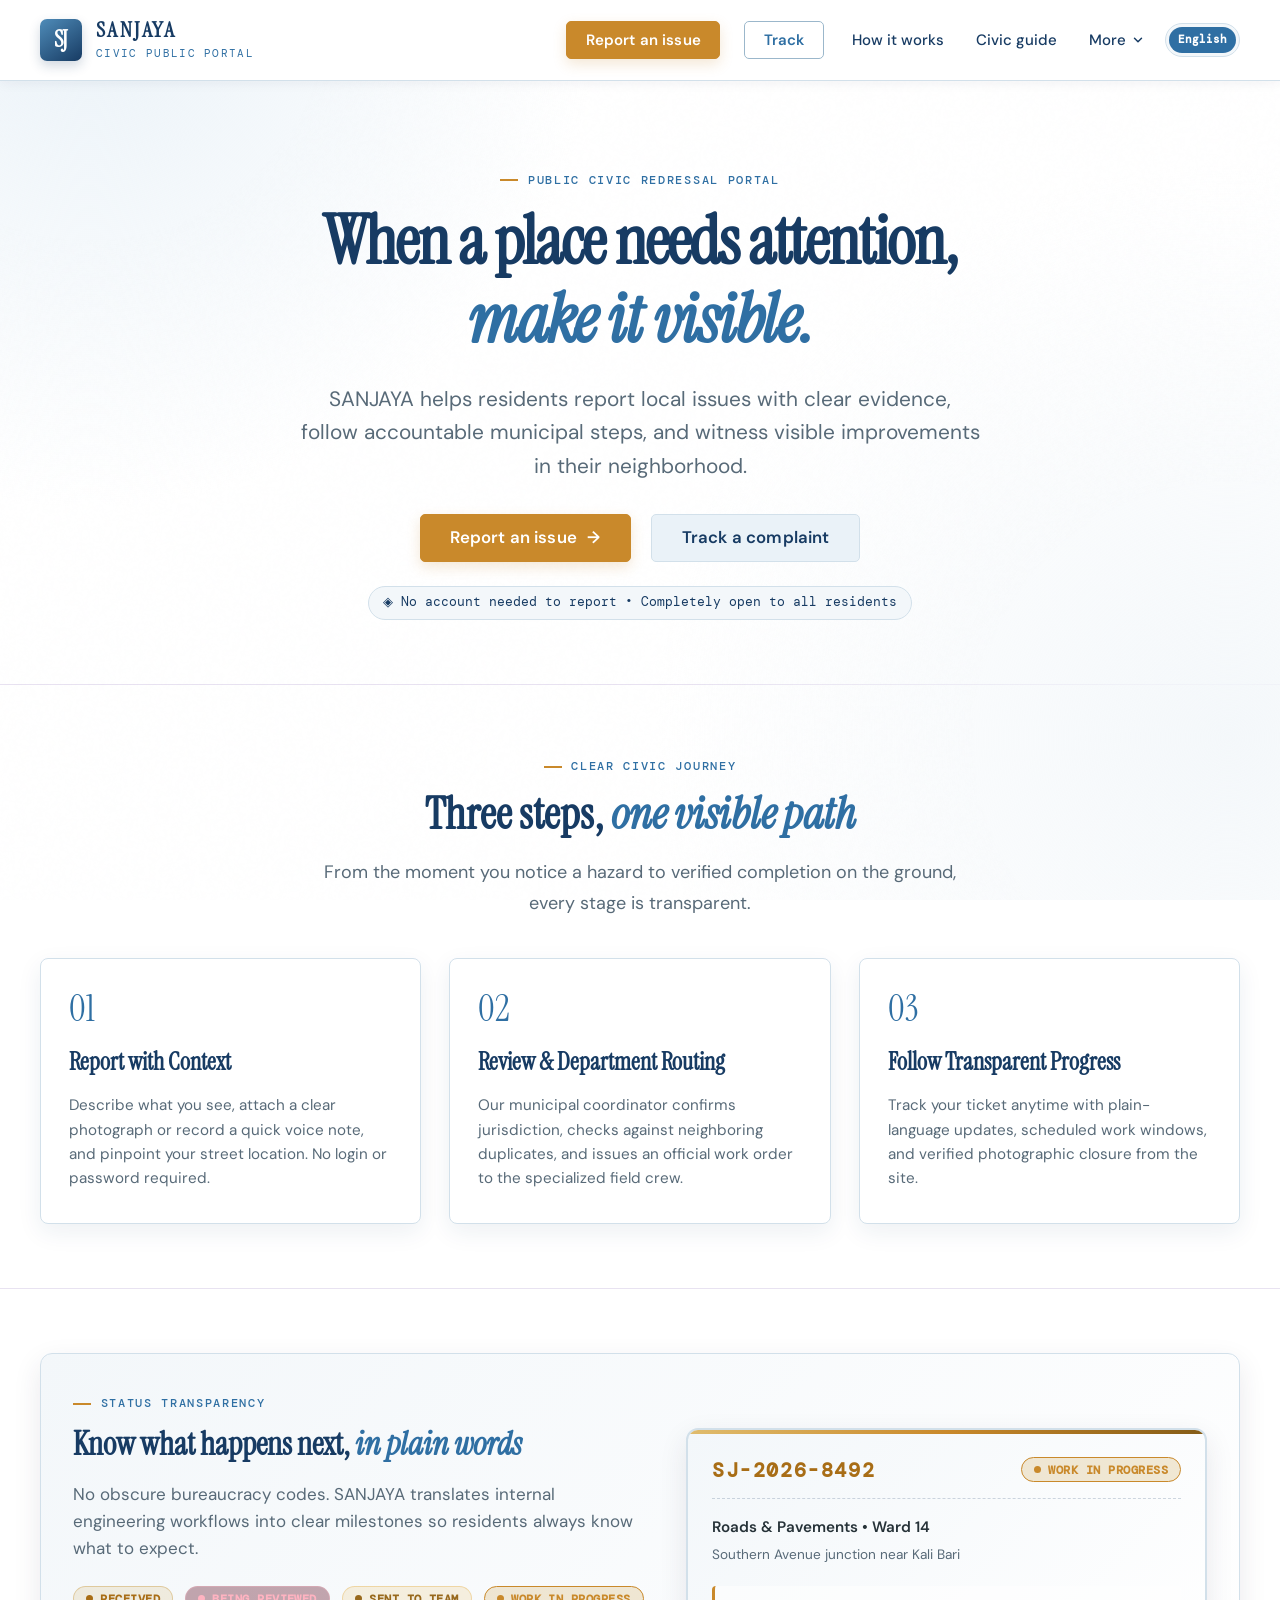
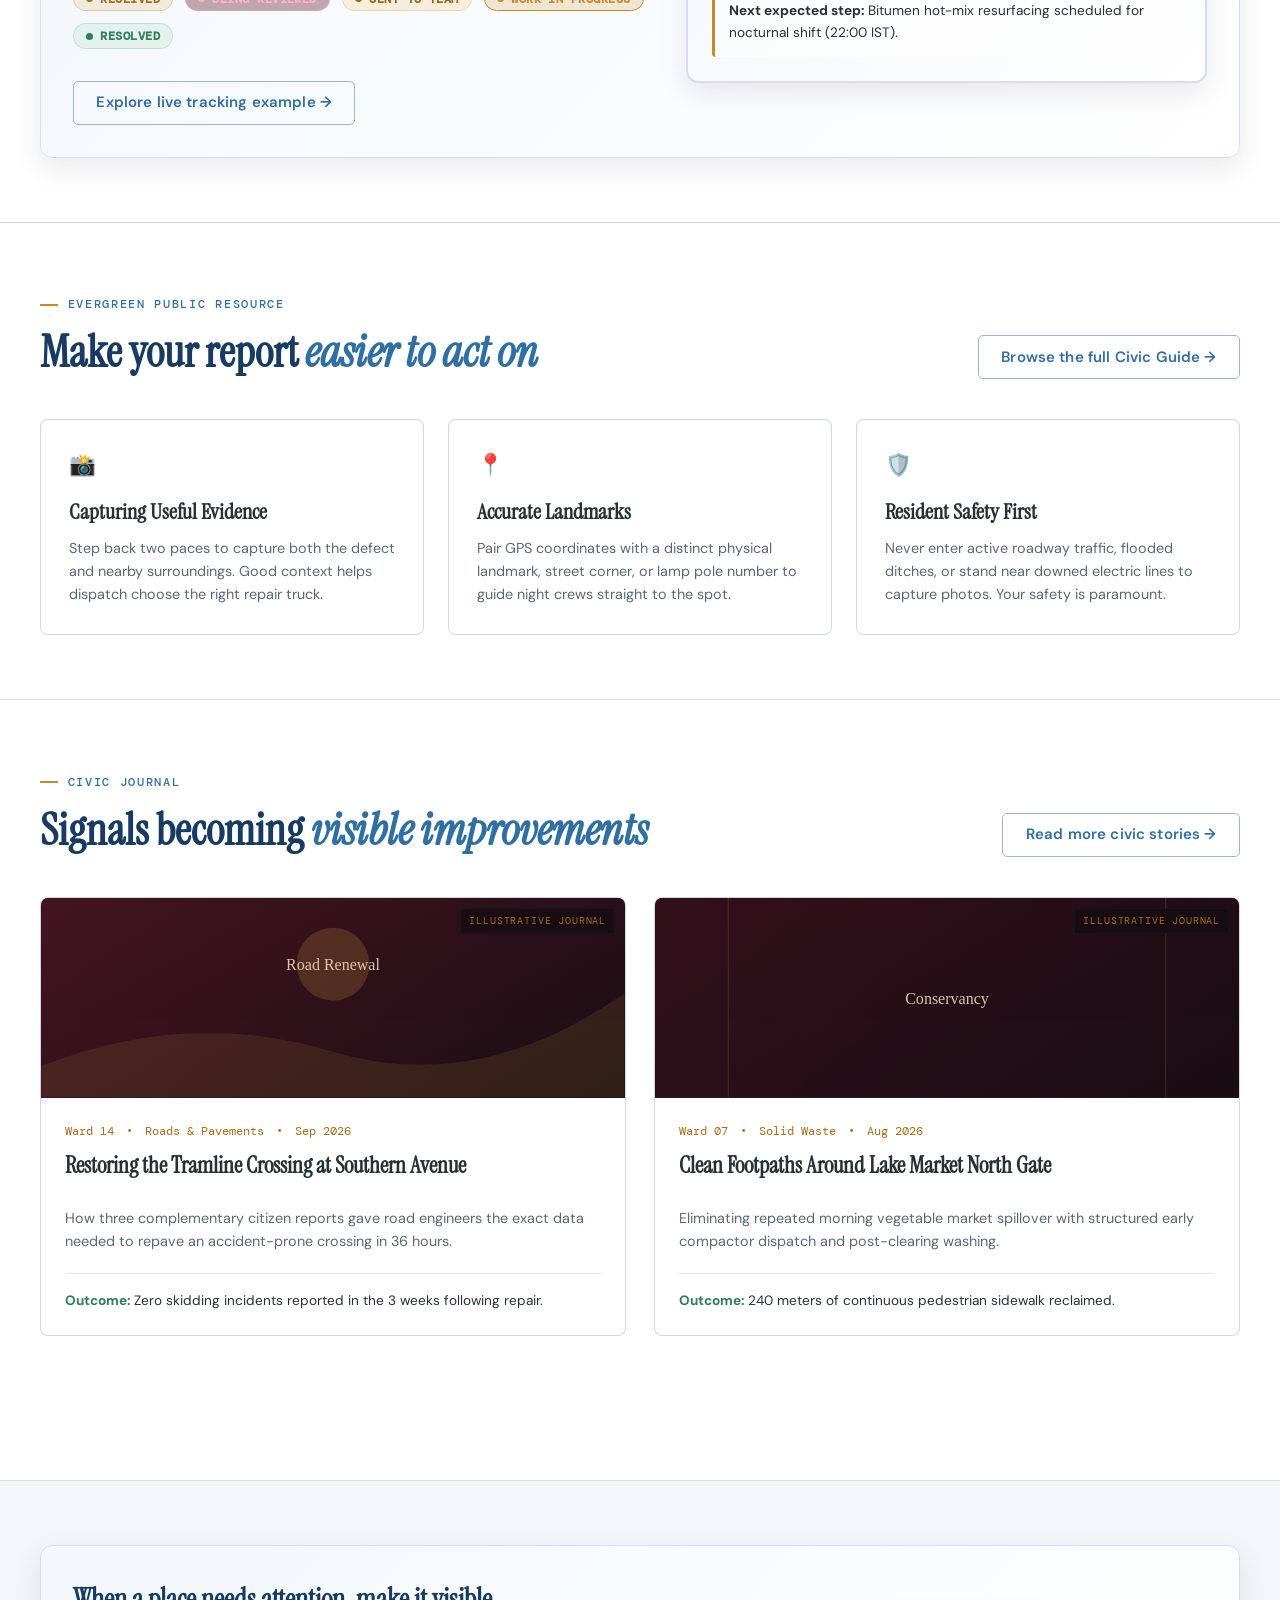
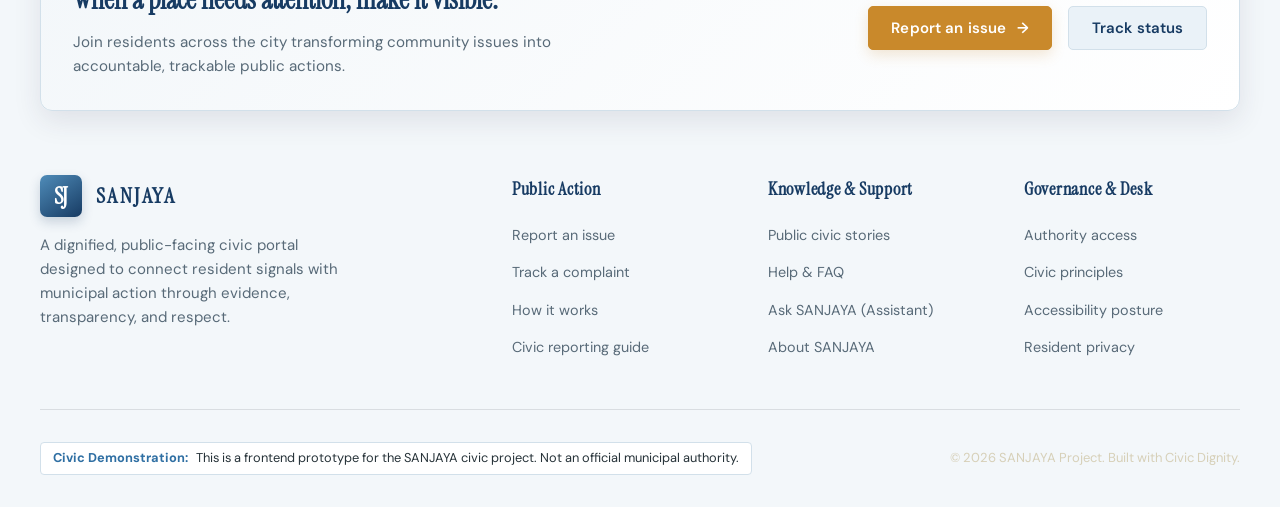
==== commit a4d126c6: "updated UI" ====
--- a/frontend/index.html
+++ b/frontend/index.html
@@ -4,7 +4,7 @@
   <meta charset="UTF-8" />
   <meta name="viewport" content="width=device-width, initial-scale=1.0" />
   <meta name="description" content="SANJAYA is a premium civic portal for reporting, understanding, and tracking local municipal issues with evidence, transparency, and dignity." />
-  <meta name="theme-color" content="#160D12" />
+  <meta name="theme-color" content="#FFFFFF" />
   <title>SANJAYA — When a Place Needs Attention, Make It Visible</title>
   
   <!-- Typography (Google Fonts) -->
@@ -207,7 +207,7 @@
             <div style="font-size: 0.85rem; color: var(--muted-parchment); margin-bottom: 1.25rem;">
               Southern Avenue junction near Kali Bari
             </div>
-            <div style="background: rgba(22, 13, 18, 0.6); padding: 0.85rem; border-radius: var(--radius-sm); border-left: 3px solid var(--antique-gold); font-size: 0.85rem; color: var(--parchment);">
+            <div style="background: rgba(255, 255, 255, 0.6); padding: 0.85rem; border-radius: var(--radius-sm); border-left: 3px solid var(--antique-gold); font-size: 0.85rem; color: var(--parchment);">
               <strong>Next expected step:</strong> Bitumen hot-mix resurfacing scheduled for nocturnal shift (22:00 IST).
             </div>
           </div>
--- a/frontend/css/tokens.css
+++ b/frontend/css/tokens.css
@@ -1,40 +1,40 @@
 /* ==========================================================================
    SANJAYA Design System Tokens
-   Heritage Civic Aesthetic: Dark Maroon, Antique Gold & Warm Yellow
+   Public Service Aesthetic: Civic Blue, White & Saffron
    Strictly adheres to PRD specifications
    ========================================================================== */
 
 :root {
   /* --- Core Palette Tokens (PRD Section 7.1) --- */
-  --ink: #160D12;             /* Page background: Deep maroon-black foundation */
-  --maroon: #4B1724;          /* Primary surface: Cards, bands, navigation emphasis */
-  --burgundy: #72263A;        /* Interactive dark accent: Hover, selected states */
-  --antique-gold: #C99A3D;    /* Primary action: Buttons, active indicators, rules */
-  --warm-yellow: #F0C75E;     /* Attention highlight: Status hints, focused decoration */
-  --parchment: #F6E7BF;       /* Primary text: Headings and high-priority text */
-  --muted-parchment: #CBBF9B; /* Secondary text: Body copy, labels, helper text */
-  --success: #92C6A5;         /* Positive status: Always paired with icon + text */
-  --warning: #E6B85C;         /* Needs attention: Sparingly used */
-  --error: #D9796A;           /* Error state: Validation or unavailable states */
+  --ink: #173B63;             /* Primary text and high-contrast civic blue */
+  --maroon: #EAF2F8;          /* Pale blue surface */
+  --burgundy: #D7E6F1;        /* Selected and interactive pale blue */
+  --antique-gold: #C9892B;    /* Restrained saffron action accent */
+  --warm-yellow: #A86D16;     /* Strong saffron highlight */
+  --parchment: #263238;       /* Heading and high-priority text */
+  --muted-parchment: #586A78; /* Secondary text and helper copy */
+  --success: #2E7D5B;         /* Positive status */
+  --warning: #98691D;         /* Needs attention */
+  --error: #B94A48;           /* Validation or unavailable states */
 
   /* --- Derived Atmospheric Surfaces & Overlays --- */
-  --surface-base: #160D12;
-  --surface-card: #200E17;
-  --surface-maroon: #4B1724;
-  --surface-elevated: #2A131F;
-  --surface-overlay: rgba(22, 13, 18, 0.88);
-  --surface-glass: rgba(75, 23, 36, 0.45);
+  --surface-base: #FFFFFF;
+  --surface-card: #FFFFFF;
+  --surface-maroon: #F3F7FA;
+  --surface-elevated: #F8FBFD;
+  --surface-overlay: rgba(255, 255, 255, 0.96);
+  --surface-glass: rgba(234, 242, 248, 0.82);
   
   /* --- Borders & Rules --- */
-  --line-gold: rgba(201, 154, 61, 0.28);
-  --line-gold-strong: rgba(201, 154, 61, 0.65);
-  --line-parchment: rgba(246, 231, 191, 0.12);
-  --line-subtle: rgba(203, 191, 155, 0.15);
+  --line-gold: rgba(23, 59, 99, 0.2);
+  --line-gold-strong: rgba(23, 59, 99, 0.58);
+  --line-parchment: rgba(38, 50, 56, 0.13);
+  --line-subtle: rgba(88, 106, 120, 0.2);
 
   /* --- Radial & Ambient Glows --- */
-  --glow-gold: rgba(201, 154, 61, 0.16);
-  --glow-maroon: rgba(75, 23, 36, 0.45);
-  --glow-warm: rgba(240, 199, 94, 0.18);
+  --glow-gold: rgba(201, 137, 43, 0.14);
+  --glow-maroon: rgba(72, 127, 167, 0.18);
+  --glow-warm: rgba(201, 137, 43, 0.12);
 
   /* --- Typography (PRD Section 7.2) --- */
   --font-serif: "Instrument Serif", "Cinzel", "Noto Serif Display", Georgia, serif;
@@ -83,10 +83,10 @@
   --transition-entrance: 550ms var(--ease-smooth);
 
   /* --- Elevation & Shadows --- */
-  --shadow-sm: 0 2px 8px rgba(0, 0, 0, 0.35);
-  --shadow-md: 0 8px 24px rgba(0, 0, 0, 0.45);
-  --shadow-lg: 0 16px 40px rgba(0, 0, 0, 0.55), 0 0 0 1px var(--line-gold);
-  --shadow-gold: 0 8px 25px rgba(201, 154, 61, 0.22);
+  --shadow-sm: 0 2px 8px rgba(23, 59, 99, 0.08);
+  --shadow-md: 0 8px 24px rgba(23, 59, 99, 0.12);
+  --shadow-lg: 0 16px 40px rgba(23, 59, 99, 0.16), 0 0 0 1px var(--line-gold);
+  --shadow-gold: 0 8px 25px rgba(201, 137, 43, 0.2);
 
   /* --- Z-Indices --- */
   --z-base: 1;
--- a/frontend/css/style.css
+++ b/frontend/css/style.css
@@ -495,4 +495,330 @@
     transition-duration: 0.01ms !important;
     scroll-behavior: auto !important;
   }
-}+}
+
+
+/* ==========================================================================\n   Civic visual refinement — presentation-only layer\n   Keeps the original interaction and responsive rules intact.\n   ========================================================================== */
+:root {
+  --civic-ink: #0F223D;
+  --civic-paper: #F7F2E8;
+  --civic-blue: #2A5D8F;
+  --civic-saffron: #C88A2A;
+}
+
+body {
+  background:
+    linear-gradient(180deg, rgba(17, 45, 77, 0.18), transparent 28rem),
+    var(--ink);
+}
+
+.site-glow {
+  background:
+    radial-gradient(circle at 12% 8%, rgba(42, 93, 143, 0.28) 0%, transparent 42%),
+    radial-gradient(circle at 90% 78%, rgba(23, 56, 95, 0.38) 0%, transparent 54%),
+    radial-gradient(circle at 50% 100%, rgba(200, 138, 42, 0.09) 0%, transparent 40%);
+}
+
+.site-header {
+  background: rgba(15, 34, 61, 0.9);
+  border-bottom-color: rgba(200, 138, 42, 0.42);
+}
+
+.site-header.is-scrolled {
+  background: rgba(15, 34, 61, 0.98);
+  box-shadow: 0 8px 24px rgba(4, 15, 29, 0.45);
+}
+
+.brand-mark {
+  border-radius: 6px 6px 2px 6px;
+  background: linear-gradient(145deg, #F1C75B, var(--antique-gold) 62%, #9E6415);
+  box-shadow: 0 5px 14px rgba(200, 138, 42, 0.25), inset 0 1px 1px rgba(255,255,255,0.42);
+}
+
+.brand-name { letter-spacing: 0.11em; }
+.brand-tagline { color: #F1C75B; }
+
+.btn { border-radius: 5px; letter-spacing: 0.01em; }
+.btn-primary {
+  background: linear-gradient(145deg, #F1C75B, #C88A2A 72%, #A96D1D);
+  box-shadow: 0 5px 16px rgba(200, 138, 42, 0.24);
+}
+.btn-secondary { background: var(--maroon); }
+.btn-outline { border-color: rgba(200, 138, 42, 0.55); }
+
+.hero { padding-top: clamp(3rem, 7vw, 6rem); }
+.hero-headline { letter-spacing: -0.025em; }
+.hero-trust { background: rgba(200, 138, 42, 0.1); }
+
+.step-card,
+.guide-toc,
+.state-box,
+.chat-box,
+.category-card,
+.ticket-search-box,
+.stepper {
+  box-shadow: 0 12px 30px rgba(4, 15, 29, 0.17);
+}
+
+.step-card:hover,
+.category-card:hover { box-shadow: 0 16px 34px rgba(4, 15, 29, 0.26); }
+
+.preview-box,
+.voice-recorder-box,
+.ticket-card,
+.footer-top-banner {
+  background-image: linear-gradient(135deg, rgba(23, 56, 95, 0.82), rgba(15, 34, 61, 0.96));
+}
+
+.form-input,
+.form-textarea,
+.form-select,
+.chat-input,
+.ticket-input { background-color: rgba(8, 25, 46, 0.72); }
+
+.form-input:focus,
+.form-textarea:focus,
+.form-select:focus { box-shadow: 0 0 0 2px rgba(241, 199, 91, 0.34); }
+
+.site-footer { background: #0B1A30; }
+
+@media (max-width: 640px) {
+  .hero-actions { width: 100%; }
+  .hero-actions .btn { width: min(100%, 21rem); }
+}
+
+
+/* ==========================================================================\n   Public-service light theme — presentation-only layer\n   ========================================================================== */
+:root {
+  --civic-ink: #2D2545;
+  --civic-violet: #7352A8;
+  --civic-lavender: #EEE9FA;
+  --civic-border: #DDD5ED;
+}
+
+body {
+  color: var(--ink);
+  background: #FFFFFF;
+}
+
+.site-texture { opacity: 0.012; }
+.site-glow {
+  background:
+    radial-gradient(circle at 7% 0%, rgba(238, 233, 250, 0.95) 0%, transparent 34%),
+    radial-gradient(circle at 96% 82%, rgba(243, 239, 251, 0.9) 0%, transparent 40%);
+}
+
+.site-header {
+  background: rgba(255, 255, 255, 0.96);
+  border-bottom: 1px solid var(--civic-border);
+  box-shadow: 0 2px 12px rgba(45, 37, 69, 0.06);
+}
+.site-header.is-scrolled {
+  background: rgba(255, 255, 255, 0.99);
+  border-bottom-color: #CFC3E5;
+  box-shadow: 0 8px 22px rgba(45, 37, 69, 0.1);
+}
+
+.brand-mark {
+  border: 0;
+  border-radius: 7px;
+  color: #FFFFFF;
+  background: linear-gradient(145deg, #8B6BC0, #7352A8);
+  box-shadow: 0 5px 12px rgba(115, 82, 168, 0.2);
+}
+.brand-name, .nav-link, .dropdown-trigger { color: var(--civic-ink); }
+.brand-tagline { color: var(--civic-violet); }
+.nav-link:hover, .nav-link.is-active,
+.dropdown-trigger:hover, .dropdown-trigger[aria-expanded="true"] { color: var(--civic-violet); }
+.nav-link.is-active::after { background: var(--civic-violet); }
+
+.lang-selector { background: #F5F2FA; border-color: var(--civic-border); }
+.lang-btn { color: var(--muted-parchment); }
+.lang-btn.is-active { background: var(--civic-violet); color: #FFFFFF; }
+.menu-toggle { background: var(--civic-lavender); border-color: var(--civic-border); color: var(--civic-ink); }
+
+.btn { border-radius: 5px; }
+.btn-primary {
+  color: #FFFFFF;
+  background: var(--civic-violet);
+  border-color: var(--civic-violet);
+  box-shadow: 0 5px 14px rgba(115, 82, 168, 0.18);
+}
+.btn-primary:hover { color: #FFFFFF; background: #604391; box-shadow: 0 8px 18px rgba(115, 82, 168, 0.24); }
+.btn-secondary { color: var(--civic-violet); background: var(--civic-lavender); border-color: var(--civic-border); }
+.btn-secondary:hover { color: var(--civic-violet); background: #E3DBF4; }
+.btn-outline { color: var(--civic-violet); border-color: #B9A9D5; }
+.btn-outline:hover { color: #604391; background: var(--civic-lavender); border-color: var(--civic-violet); }
+
+.hero { padding-top: clamp(3rem, 7vw, 6rem); }
+.hero-headline, .section-title, .step-card h3, .brand-name { color: var(--civic-ink); }
+.hero-headline em, .section-title em { color: var(--civic-violet); text-shadow: none; }
+.hero-subhead, .section-lead, .step-card p { color: var(--muted-parchment); }
+.hero-trust { color: var(--civic-violet); background: #F5F2FA; border-color: var(--civic-border); }
+
+.steps-section, .status-preview-section { border-top-color: #E8E2F1; }
+.step-card, .category-card, .guide-toc, .state-box, .chat-box, .stepper, .ticket-search-box {
+  background: #FFFFFF;
+  border-color: var(--civic-border);
+  box-shadow: 0 8px 24px rgba(45, 37, 69, 0.08);
+}
+.step-card:hover, .category-card:hover { border-color: #B9A9D5; box-shadow: 0 12px 28px rgba(45, 37, 69, 0.12); }
+.step-number, .eyebrow { color: var(--civic-violet); }
+.eyebrow::before { background: #B9A9D5; }
+.preview-box, .voice-recorder-box, .ticket-card, .footer-top-banner {
+  color: var(--civic-ink);
+  background: linear-gradient(135deg, #F5F2FA, #FFFFFF);
+  border-color: var(--civic-border);
+  box-shadow: 0 10px 28px rgba(45, 37, 69, 0.1);
+}
+
+.form-input, .form-textarea, .form-select, .chat-input, .ticket-input {
+  color: var(--civic-ink);
+  background: #FFFFFF;
+  border-color: #CFC3E5;
+}
+.form-input:focus, .form-textarea:focus, .form-select:focus, .chat-input:focus {
+  border-color: var(--civic-violet);
+  box-shadow: 0 0 0 3px rgba(115, 82, 168, 0.12);
+}
+.form-label, .meta-value, .guide-section h2 { color: var(--civic-ink); }
+.form-hint, .meta-label, .guide-toc a { color: var(--muted-parchment); }
+.dropzone { background: #FBFAFD; border-color: #B9A9D5; }
+.dropzone:hover, .dropzone.is-dragover { background: var(--civic-lavender); border-color: var(--civic-violet); }
+.category-card.is-selected { background: #F5F2FA; border-color: var(--civic-violet); box-shadow: 0 0 0 1px var(--civic-violet); }
+.category-icon { color: var(--civic-violet); background: var(--civic-lavender); border-color: var(--civic-border); }
+
+.chat-header, .chat-prompts-bar { background: #F5F2FA; border-color: var(--civic-border); }
+.chat-msg.msg-assistant { color: var(--civic-ink); background: #F7F5FB; border-color: var(--civic-border); }
+.chat-msg.msg-user { color: #FFFFFF; background: var(--civic-violet); }
+.prompt-chip { color: var(--civic-violet); background: #FFFFFF; border-color: #CFC3E5; }
+.prompt-chip:hover { color: #FFFFFF; background: var(--civic-violet); }
+
+.site-footer { background: #F5F2FA; border-top-color: var(--civic-border); }
+.footer-top-text h3, .footer-col h4 { color: var(--civic-ink); }
+.footer-top-text p, .footer-col a { color: var(--muted-parchment); }
+.footer-col a:hover { color: var(--civic-violet); }
+.prototype-notice { color: var(--civic-ink); background: #FFFFFF; border-color: var(--civic-border); }
+.prototype-notice strong { color: var(--civic-violet); }
+
+@media (min-width: 1200px) {
+  .shell { width: min(1280px, calc(100% - 5rem)); }
+}
+@media (max-width: 640px) {
+  .hero-actions { width: 100%; }
+  .hero-actions .btn { width: min(100%, 21rem); }
+}
+
+
+/* ==========================================================================\n   Recommended civic palette final pass — blue, white, saffron\n   ========================================================================== */
+:root {
+  --civic-ink: #173B63;
+  --civic-blue: #2F6FA3;
+  --civic-saffron: #C9892B;
+  --civic-pale: #EAF2F8;
+  --civic-border: #D2E0EA;
+}
+body { color: #263238; background: #FFFFFF; }
+.site-glow { background: radial-gradient(circle at 7% 0%, rgba(234,242,248,.95), transparent 34%), radial-gradient(circle at 96% 82%, rgba(243,247,250,.9), transparent 40%); }
+.site-header { background: rgba(255,255,255,.97); border-bottom-color: var(--civic-border); }
+.site-header.is-scrolled { background: #FFFFFF; border-bottom-color: #B8CDDC; }
+.brand-mark { background: linear-gradient(145deg, #4F8CB9, #173B63); box-shadow: 0 5px 12px rgba(23,59,99,.2); }
+.brand-name, .nav-link, .dropdown-trigger, .hero-headline, .section-title, .step-card h3 { color: var(--civic-ink); }
+.brand-tagline, .nav-link:hover, .nav-link.is-active, .dropdown-trigger:hover { color: var(--civic-blue); }
+.nav-link.is-active::after { background: var(--civic-saffron); }
+.lang-selector { background: #F3F7FA; border-color: var(--civic-border); }
+.lang-btn.is-active { background: var(--civic-blue); color: #FFFFFF; }
+.menu-toggle { background: var(--civic-pale); border-color: var(--civic-border); color: var(--civic-ink); }
+.btn-primary { color: #FFFFFF; background: var(--civic-saffron); border-color: var(--civic-saffron); box-shadow: 0 5px 14px rgba(201,137,43,.2); }
+.btn-primary:hover { color: #FFFFFF; background: #A86D16; }
+.btn-secondary { color: var(--civic-ink); background: var(--civic-pale); border-color: var(--civic-border); }
+.btn-secondary:hover { color: var(--civic-ink); background: #D7E6F1; }
+.btn-outline { color: var(--civic-blue); border-color: #9BB7CB; }
+.btn-outline:hover { color: var(--civic-ink); background: var(--civic-pale); border-color: var(--civic-blue); }
+.hero-headline em, .section-title em, .eyebrow, .step-number { color: var(--civic-blue); }
+.eyebrow::before { background: var(--civic-saffron); }
+.hero-trust { color: var(--civic-ink); background: #F3F7FA; border-color: var(--civic-border); }
+.step-card, .category-card, .guide-toc, .state-box, .chat-box, .stepper, .ticket-search-box { border-color: var(--civic-border); box-shadow: 0 8px 24px rgba(23,59,99,.08); }
+.step-card:hover, .category-card:hover { border-color: #9BB7CB; }
+.preview-box, .voice-recorder-box, .ticket-card, .footer-top-banner { background: linear-gradient(135deg, #F3F7FA, #FFFFFF); border-color: var(--civic-border); }
+.form-input, .form-textarea, .form-select, .chat-input, .ticket-input { color: #263238; border-color: #B8CDDC; background: #FFFFFF; }
+.form-input:focus, .form-textarea:focus, .form-select:focus, .chat-input:focus { border-color: var(--civic-blue); box-shadow: 0 0 0 3px rgba(47,111,163,.13); }
+.form-label, .meta-value, .guide-section h2 { color: #263238; }
+.dropzone { background: #FBFDFE; border-color: #9BB7CB; }
+.dropzone:hover, .dropzone.is-dragover { background: var(--civic-pale); border-color: var(--civic-blue); }
+.category-card.is-selected { background: #F3F7FA; border-color: var(--civic-blue); box-shadow: 0 0 0 1px var(--civic-blue); }
+.category-icon { color: var(--civic-blue); background: var(--civic-pale); border-color: var(--civic-border); }
+.chat-header, .chat-prompts-bar { background: #F3F7FA; border-color: var(--civic-border); }
+.chat-msg.msg-assistant { color: #263238; background: #F8FBFD; border-color: var(--civic-border); }
+.chat-msg.msg-user { color: #FFFFFF; background: var(--civic-blue); }
+.prompt-chip { color: var(--civic-blue); background: #FFFFFF; border-color: #B8CDDC; }
+.prompt-chip:hover { color: #FFFFFF; background: var(--civic-blue); }
+.site-footer { background: #F3F7FA; border-top-color: var(--civic-border); }
+.footer-top-text h3, .footer-col h4 { color: var(--civic-ink); }
+.footer-col a:hover, .prototype-notice strong { color: var(--civic-blue); }
+.prototype-notice { color: #263238; background: #FFFFFF; border-color: var(--civic-border); }
+@media (min-width: 1200px) { .shell { width: min(1280px, calc(100% - 5rem)); } }
+
+
+/* ==========================================================================\n   Civic Guide Contents — focused readability refinement\n   ========================================================================== */
+.guide-toc {
+  background: #F3F7FA;
+  border: 1px solid #C5D7E3;
+  border-top: 4px solid #173B63;
+  border-radius: 8px;
+  padding: 1.25rem;
+  box-shadow: 0 8px 22px rgba(23, 59, 99, 0.1);
+}
+.guide-toc h4 {
+  color: #173B63;
+  font-family: var(--font-sans);
+  font-size: 0.9rem;
+  font-weight: 700;
+  letter-spacing: 0.05em;
+  text-transform: uppercase;
+  margin-bottom: 1rem;
+  padding-bottom: 0.8rem;
+  border-bottom: 1px solid #C5D7E3;
+}
+.guide-toc ul { gap: 0.35rem; }
+.guide-toc li { margin: 0; }
+.guide-toc a {
+  color: #355A72;
+  font-size: 0.92rem;
+  font-weight: 600;
+  line-height: 1.35;
+  padding: 0.62rem 0.7rem;
+  border-left: 3px solid transparent;
+  border-radius: 4px;
+  transition: background var(--transition-quick), color var(--transition-quick), border-color var(--transition-quick), transform var(--transition-quick);
+}
+.guide-toc a:hover,
+.guide-toc a:focus-visible {
+  color: #173B63;
+  background: #EAF2F8;
+  border-left-color: #2F6FA3;
+  transform: translateX(2px);
+}
+.guide-toc a.is-active {
+  color: #FFFFFF;
+  background: #173B63;
+  border-left-color: #C9892B;
+  box-shadow: 0 3px 8px rgba(23, 59, 99, 0.15);
+}
+.guide-toc > div {
+  margin-top: 1.25rem !important;
+  padding-top: 1rem !important;
+  border-top-color: #C5D7E3 !important;
+}
+.guide-toc .btn-primary {
+  min-height: 42px;
+  color: #FFFFFF;
+  background: #C9892B;
+  border-color: #C9892B;
+  box-shadow: 0 4px 10px rgba(201, 137, 43, 0.18);
+}
+.guide-toc .btn-primary:hover { background: #A86D16; }
+@media (max-width: 900px) {
+  .guide-toc { position: relative; top: auto; }
+  .guide-toc a { padding-block: 0.7rem; }
+}
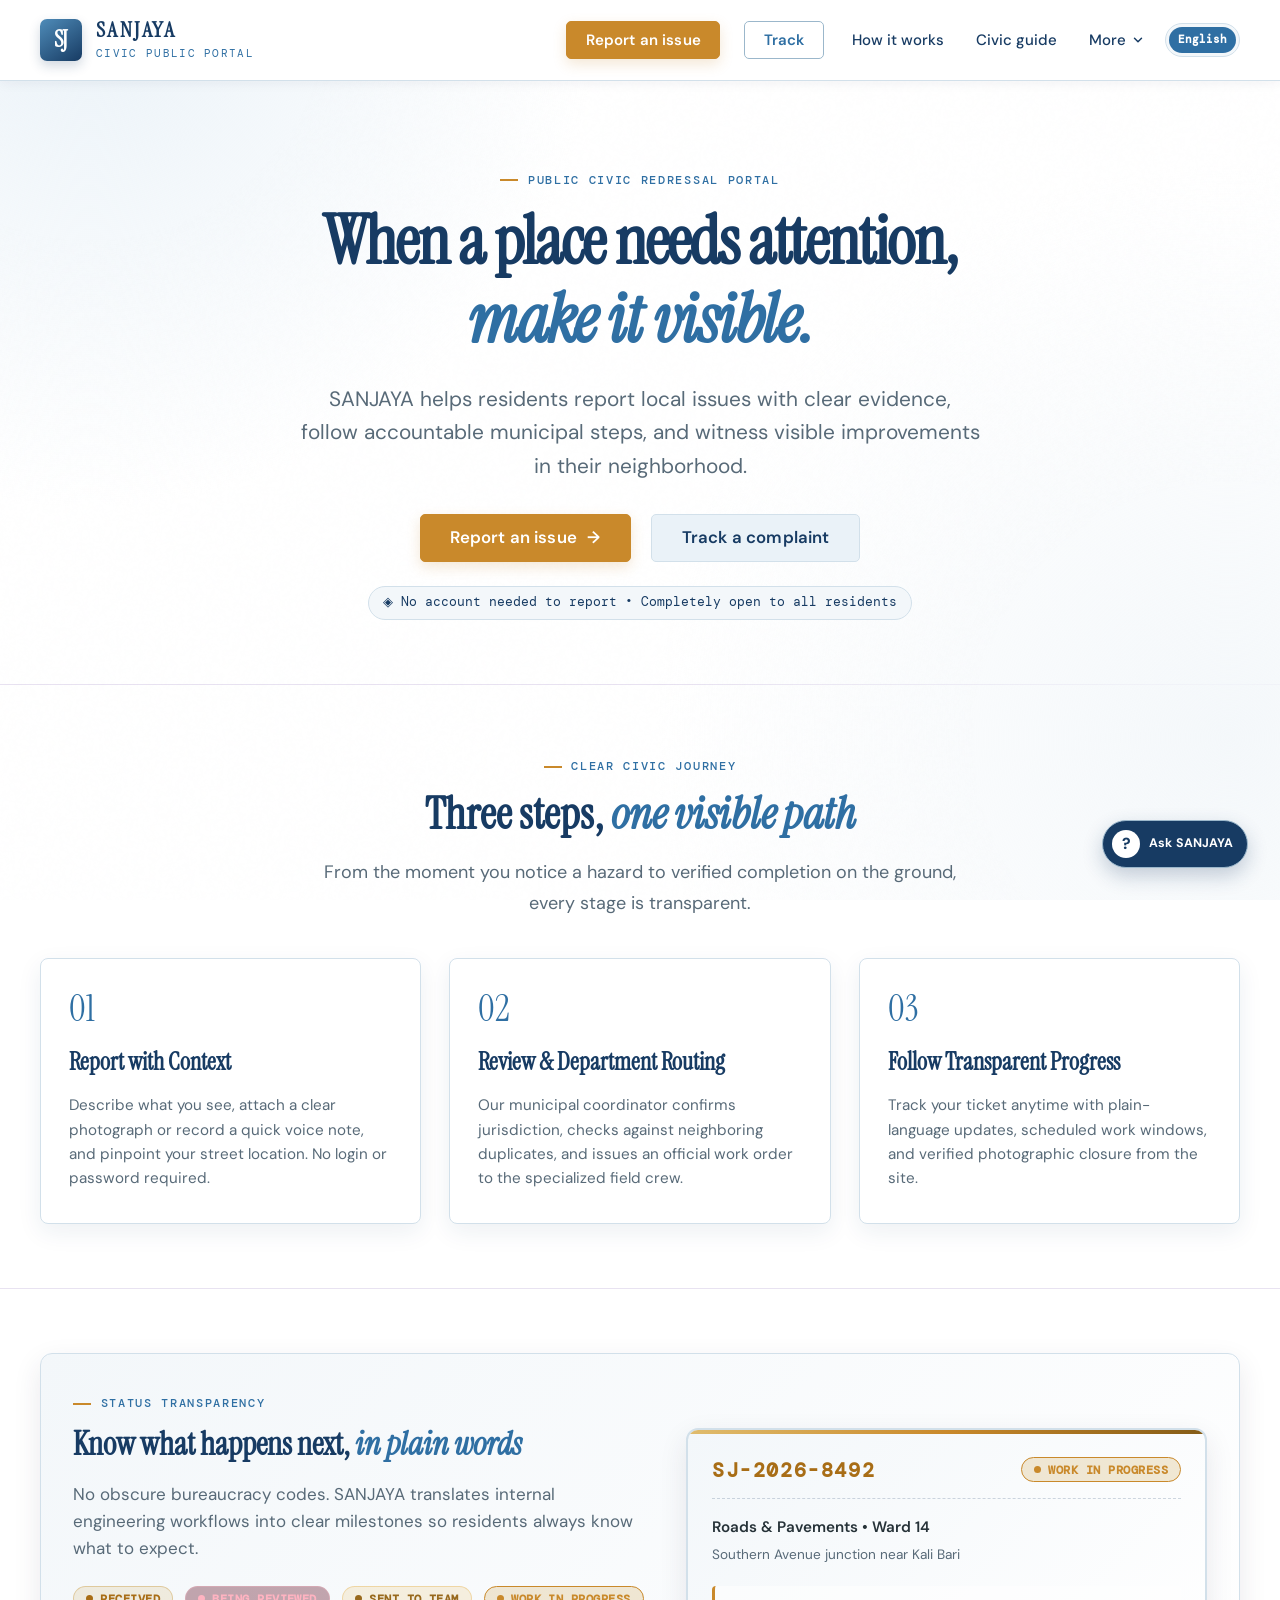
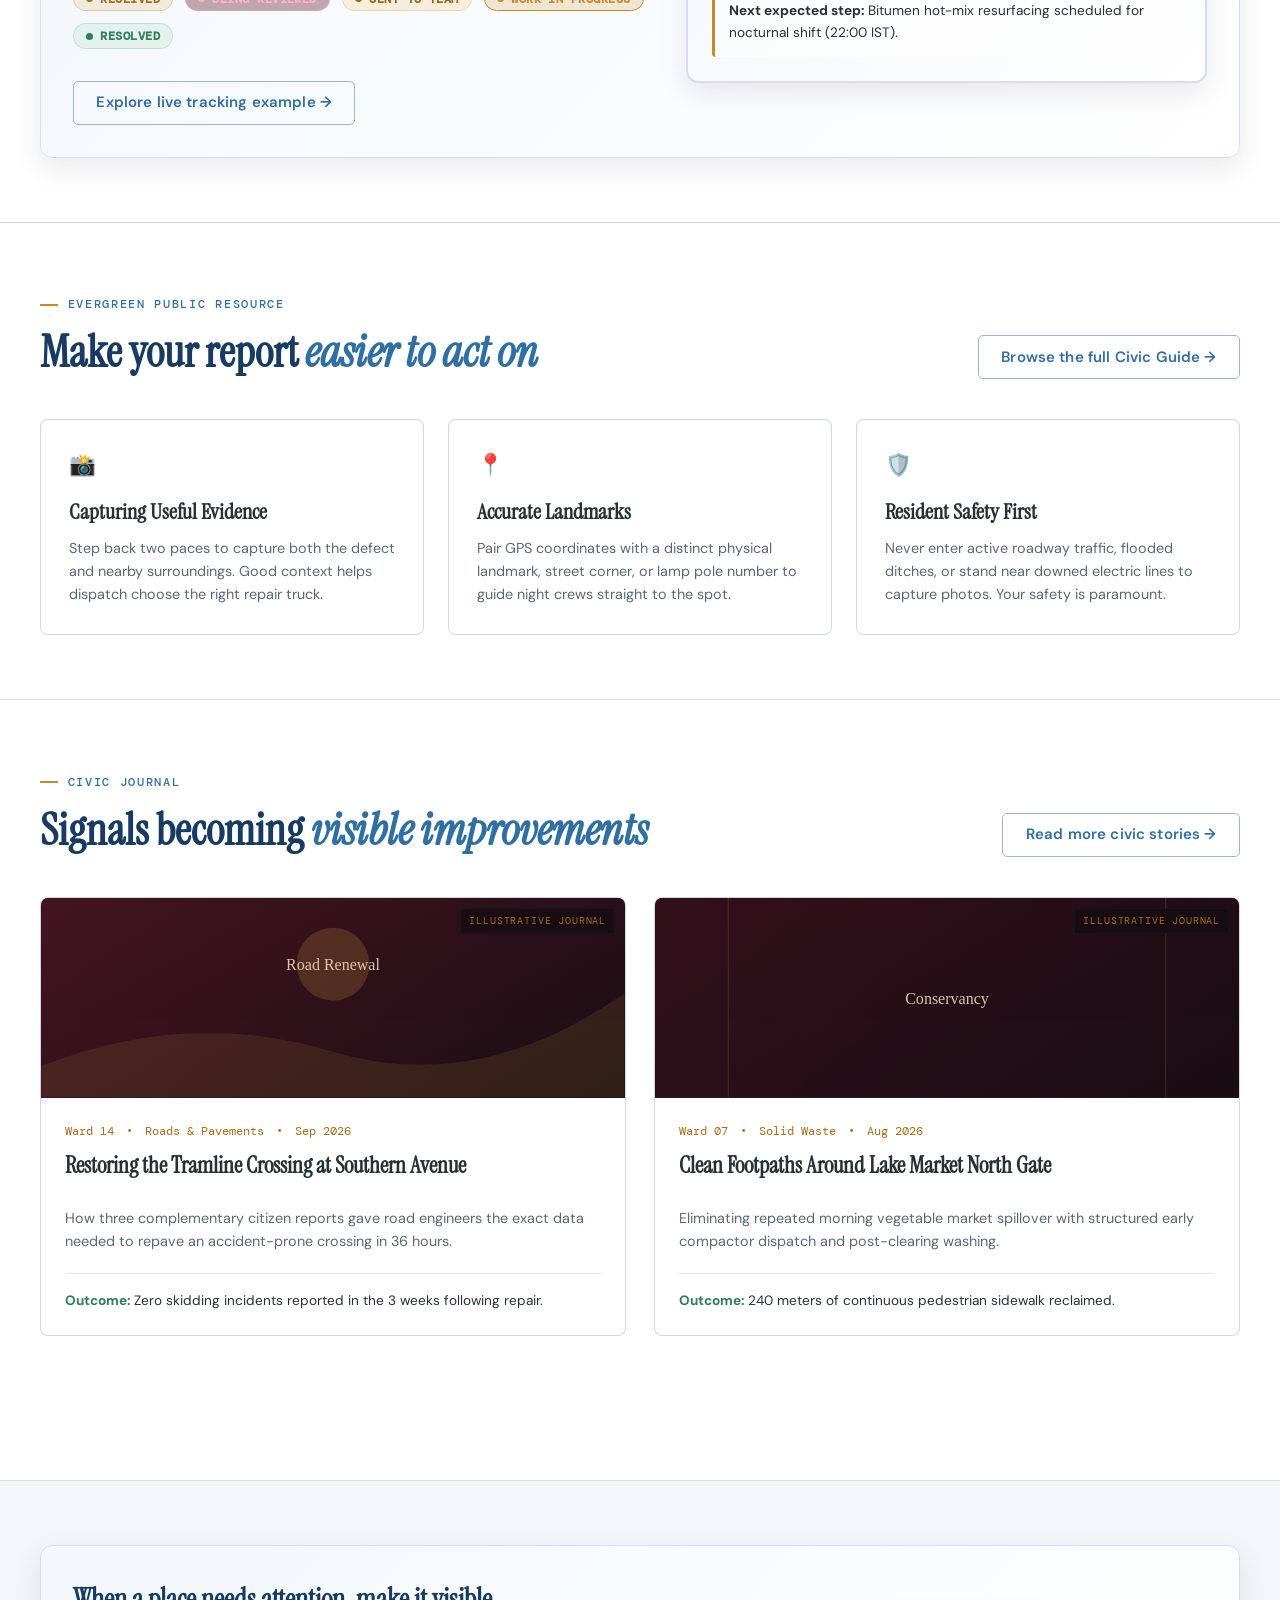
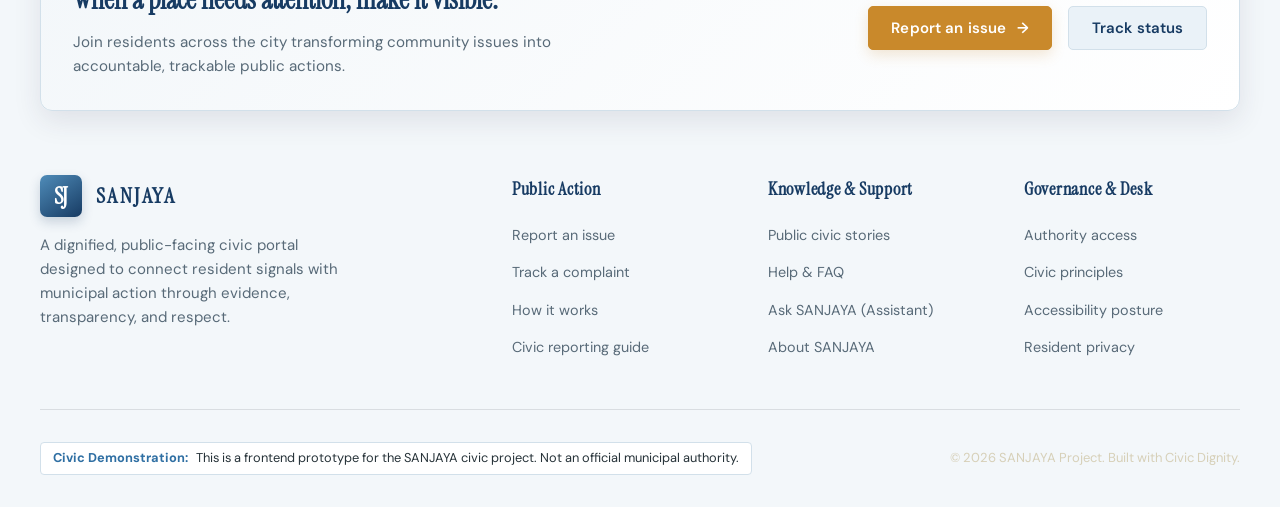
==== commit 21bb03db: "added ask SANJAYA floating button" ====
--- a/frontend/index.html
+++ b/frontend/index.html
@@ -383,5 +383,10 @@
   <script src="js/adapter.js"></script>
   <script src="js/shared.js"></script>
   <script src="js/app.js"></script>
+
+  <a class="ask-sanjaya-fab" href="assistant.html#assistant-chat" aria-label="Ask SANJAYA assistant">
+    <span class="ask-sanjaya-fab-icon" aria-hidden="true">?</span>
+    <span>Ask SANJAYA</span>
+  </a>
 </body>
 </html>
--- a/frontend/css/style.css
+++ b/frontend/css/style.css
@@ -822,3 +822,57 @@
   .guide-toc { position: relative; top: auto; }
   .guide-toc a { padding-block: 0.7rem; }
 }
+
+
+/* ==========================================================================\n   Persistent Ask SANJAYA floating action\n   ========================================================================== */
+.ask-sanjaya-fab {
+  position: fixed;
+  right: clamp(1rem, 2.5vw, 2rem);
+  bottom: clamp(1rem, 2.5vw, 2rem);
+  z-index: var(--z-toast);
+  display: inline-flex;
+  align-items: center;
+  gap: 0.55rem;
+  min-height: 46px;
+  padding: 0.55rem 0.85rem 0.55rem 0.6rem;
+  border: 1px solid #9BB7CB;
+  border-radius: 999px;
+  color: #FFFFFF;
+  background: #173B63;
+  box-shadow: 0 8px 20px rgba(23, 59, 99, 0.24);
+  font-family: var(--font-sans);
+  font-size: 0.78rem;
+  font-weight: 700;
+  letter-spacing: 0.01em;
+  text-decoration: none;
+  transition: transform var(--transition-quick), background var(--transition-quick), box-shadow var(--transition-quick);
+}
+.ask-sanjaya-fab:hover {
+  color: #FFFFFF;
+  background: #2F6FA3;
+  transform: translateY(-2px);
+  box-shadow: 0 11px 24px rgba(23, 59, 99, 0.28);
+}
+.ask-sanjaya-fab:focus-visible {
+  outline: 3px solid #C9892B;
+  outline-offset: 3px;
+}
+.ask-sanjaya-fab-icon {
+  display: grid;
+  width: 28px;
+  height: 28px;
+  place-items: center;
+  border-radius: 50%;
+  color: #173B63;
+  background: #FFFFFF;
+  font-size: 1rem;
+  font-weight: 800;
+}
+@media (max-width: 520px) {
+  .ask-sanjaya-fab { right: 0.75rem; bottom: 0.75rem; }
+  .ask-sanjaya-fab span:last-child { font-size: 0.72rem; }
+}
+@media (prefers-reduced-motion: reduce) {
+  .ask-sanjaya-fab { transition: none; }
+  .ask-sanjaya-fab:hover { transform: none; }
+}
